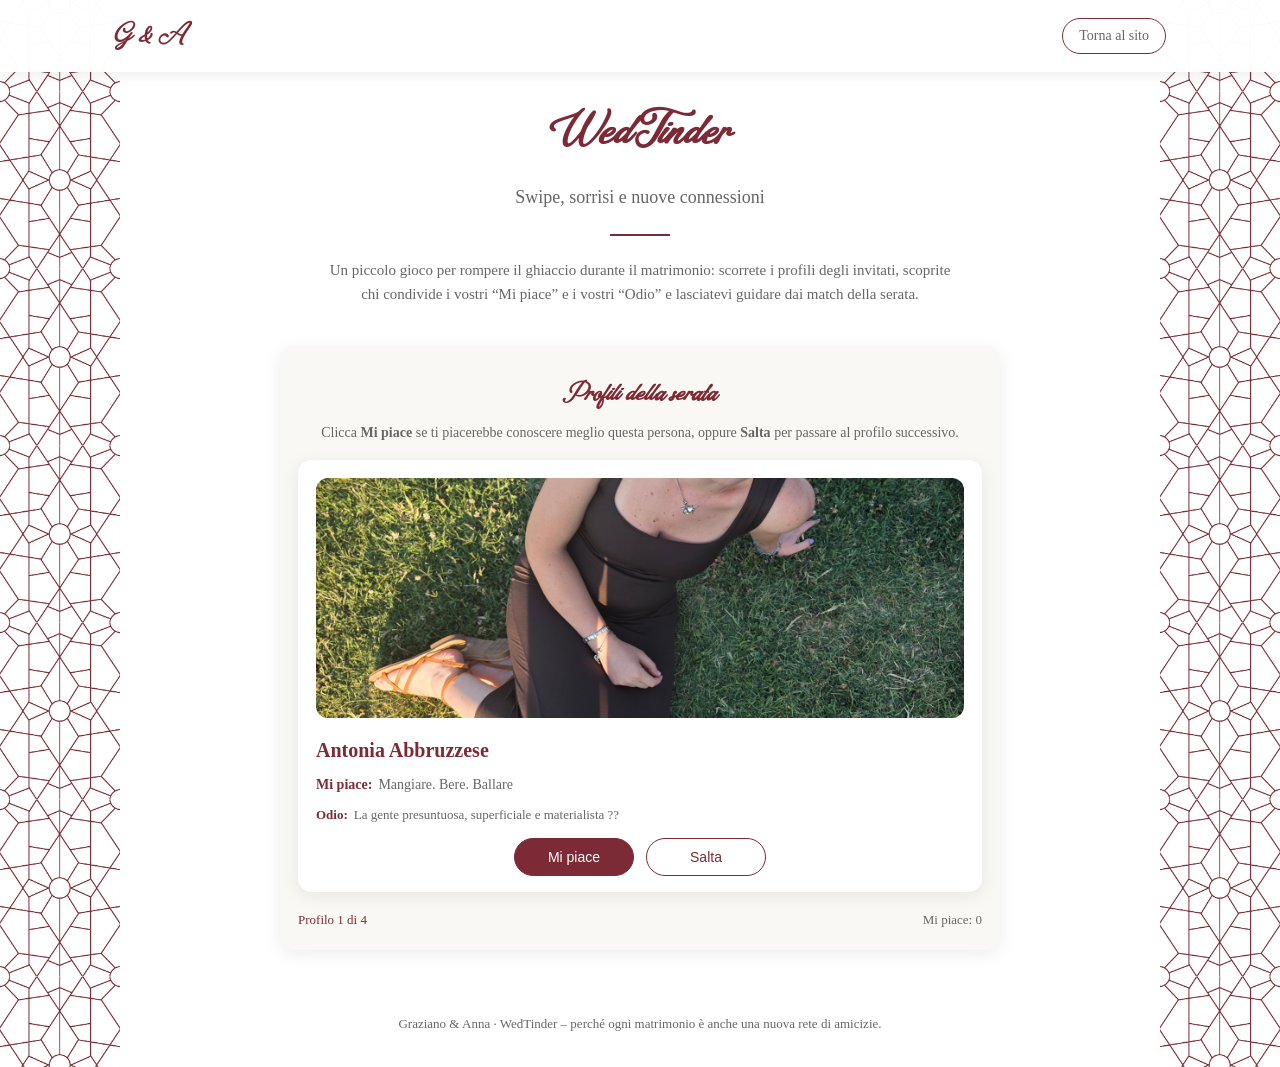
==== index.html @ 36c0f17d "Add files via upload" ====
<!DOCTYPE html>
<html lang="it">
<head>
    <meta charset="UTF-8">
    <meta name="viewport" content="width=device-width, initial-scale=1.0">
    <title>WedTinder – Graziano & Anna</title>
    <!-- Font coerenti con il sito principale -->
    <link href="https://fonts.googleapis.com/css2?family=Cormorant+Garamond:wght@300;400;500;600&family=Inter:wght@300;400;500;600&display=swap"
          rel="stylesheet">
    <!-- CSS centralizzato -->
    <link rel="stylesheet" href="style.css">
</head>
<body>
<!-- Navbar semplice -->
<nav class="nav-bar">
    <div class="nav-container">
        <!-- Adatta l'href al tuo sito principale -->
        <a href="index_2013.html#wedgames" class="nav-logo">G &amp; A</a>
        <a href="index_2013.html#wedgames" class="nav-link-main">Torna al sito</a>
    </div>
</nav>
<main>
    <!-- Hero WedTinder -->
    <section class="hero-wedtinder">
        <h1 class="hero-title">WedTinder</h1>
        <p class="hero-subtitle">Swipe, sorrisi e nuove connessioni</p>
        <div class="hero-divider"></div>
        <p class="hero-description">
            Un piccolo gioco per rompere il ghiaccio durante il matrimonio:
            scorrete i profili degli invitati, scoprite chi condivide i vostri
            “Mi piace” e i vostri “Odio” e lasciatevi guidare dai match della serata.
        </p>
    </section>
    <!-- Contenitore Gioco -->
    <section class="game-container">
        <div class="game-header">
            <h2 class="game-header-title">Profili della serata</h2>
            <p class="game-header-text">
                Clicca <strong>Mi piace</strong> se ti piacerebbe conoscere meglio questa persona,
                oppure <strong>Salta</strong> per passare al profilo successivo.
            </p>
        </div>
        <!-- Qui il JS inserirà le card -->
        <div id="profiles-container"></div>
        <!-- Barra di stato -->
        <div class="status-bar">
            <span class="status-counter" id="status-counter"></span>
            <span id="status-liked"></span>
        </div>
        <!-- Riepilogo finale -->
        <div class="summary-panel" id="summary-panel" style="display: none;">
            <p>
                Hai espresso un <span class="summary-highlight" id="summary-like-count"></span> “Mi piace” durante il gioco.
            </p>
            <p>Profili che ti hanno ispirato:</p>
            <ul class="summary-list" id="summary-list"></ul>
            <p style="margin-top: 10px;">
                Ora tocca a te: guarda in sala, trova questi volti
                e trasforma il match in un sorriso vero.
            </p>
        </div>
    </section>
</main>
<footer class="footer">
    Graziano &amp; Anna · WedTinder – perché ogni matrimonio è anche una nuova rete di amicizie.
</footer>
<script>
    // URL del JSON – se il file è nella stessa cartella di index.html:
    const WEDTINDER_JSON_URL = 'wedtinder_json.json';
    const container = document.getElementById('profiles-container');
    let cards = [];
    let currentIndex = 0;
    let likeCount = 0;
    const likedProfiles = [];
    const counterEl = document.getElementById('status-counter');
    const likedEl = document.getElementById('status-liked');
    const summaryPanel = document.getElementById('summary-panel');
    const summaryLikeCount = document.getElementById('summary-like-count');
    const summaryList = document.getElementById('summary-list');
    function renderProfiles(profiles) {
        container.innerHTML = '';
        profiles.forEach((p, index) => {
            const card = document.createElement('article');
            card.className = 'profile-card';
            // prima card attiva
            if (index === 0) {
                card.classList.add('active');
            }
            // niente più Data
            card.setAttribute('data-name', p.Nome || `Profilo ${index + 1}`);
            card.innerHTML = `
                <div class="profile-image-wrapper">
                    <img src="${p.Foto}" alt="Profilo ${p.Nome || ''}">
                </div>
                <div class="profile-header">
                    <span class="profile-name">${p.Nome || 'Ospite'}</span>
                </div>
                <p class="profile-description">
                    <span class="profile-label">Mi piace:</span>
                    <span class="profile-value">${p['Mi piace'] || '-'}</span>
                </p>
                <p class="profile-meta profile-meta-odio">
                    <span class="profile-label">Odio:</span>
                    <span class="profile-value">${p['Odio'] || '-'}</span>
                </p>
                <div class="actions">
                    <button class="btn-like">Mi piace</button>
                    <button class="btn-skip">Salta</button>
                </div>
            `;
            container.appendChild(card);
        });
        cards = Array.from(document.querySelectorAll('.profile-card'));
        currentIndex = 0;
        likeCount = 0;
        likedProfiles.length = 0;
        summaryPanel.style.display = 'none';
        bindCardEvents();
        updateStatus();
    }
    function updateStatus() {
        if (!counterEl || !likedEl) return;
        if (cards.length === 0) {
            counterEl.textContent = 'Nessun profilo disponibile';
            likedEl.textContent = '';
            return;
        }
        counterEl.textContent = `Profilo ${currentIndex + 1} di ${cards.length}`;
        likedEl.textContent = `Mi piace: ${likeCount}`;
    }
    function showCard(index) {
        cards.forEach((card, i) => {
            card.classList.toggle('active', i === index);
        });
        updateStatus();
    }
    function showSummary() {
        cards.forEach(card => card.classList.remove('active'));
        summaryLikeCount.textContent = likeCount;
        summaryList.innerHTML = '';
        likedProfiles.forEach(name => {
            const li = document.createElement('li');
            li.textContent = name;
            summaryList.appendChild(li);
        });
        summaryPanel.style.display = 'block';
        if (counterEl) counterEl.textContent = 'Fine gioco';
        if (likedEl) likedEl.textContent = '';
    }
    function handleAction(isLike) {
        if (currentIndex >= cards.length) return;
        const currentCard = cards[currentIndex];
        const profileName = currentCard.getAttribute('data-name') || 'Profilo ' + (currentIndex + 1);
        if (isLike) {
            likeCount++;
            likedProfiles.push(profileName);
        }
        currentIndex++;
        if (currentIndex < cards.length) {
            showCard(currentIndex);
        } else {
            showSummary();
        }
        // opzionale: salvataggio locale
        localStorage.setItem('wedtinder_likes', JSON.stringify(likedProfiles));
    }
    function bindCardEvents() {
        cards.forEach(card => {
            const likeBtn = card.querySelector('.btn-like');
            const skipBtn = card.querySelector('.btn-skip');
            if (!likeBtn || !skipBtn) return;
            likeBtn.addEventListener('click', () => handleAction(true));
            skipBtn.addEventListener('click', () => handleAction(false));
        });
    }
    // Caricamento JSON all’avvio
    fetch(WEDTINDER_JSON_URL)
        .then(res => {
            if (!res.ok) throw new Error('Errore nel caricamento del JSON WedTinder');
            return res.json();
        })
        .then(data => {
            renderProfiles(data);
        })
        .catch(err => {
            console.error(err);
            if (container) {
                container.innerHTML = '<p style="text-align:center; color:#666;">Impossibile caricare i profili. Riprova più tardi.</p>';
            }
        });
</script>
</body>
</html>
---- style.css ----
/* Protezione testo + niente parole spezzate */
* {
    margin: 0;
    padding: 0;
    box-sizing: border-box;
    word-wrap: break-word;
    overflow-wrap: break-word;
}
h1, h2, h3, h4, h5, h6, p, li, span, div, strong {
    hyphens: none;
    -webkit-hyphens: none;
    -moz-hyphens: none;
    word-break: normal;
}
:root {
    --color-primary: #7c2a36;
    --color-secondary: #f5e6d3;
    --color-accent: #7c2a36;
    --color-text: #2c2c2c;
    --color-text-light: #666;
    --color-white: #ffffff;
    --color-cream: #faf8f5;
    --card-shadow: 0 4px 18px rgba(0, 0, 0, 0.08);
}
/* Font personalizzato (se presente nel repo) */
@font-face {
    font-family: "FlorilaneCardillac";
    src: url("FlorilaneCardillac.ttf") format("truetype");
    font-weight: normal;
    font-style: normal;
    font-display: swap;
}
body {
    font-family: Georgia, "Times New Roman", Times, serif;
    color: var(--color-text);
    background-color: var(--color-white);
    line-height: 1.6;
    overflow-x: hidden;
    /* desktop: sfondo laterale in linea con il sito principale */
    background-image:
        url("side3.png"),
        url("side3.png");
    background-repeat: repeat-y, repeat-y;
    background-position: left center, right center;
    background-size: 120px auto, 120px auto;
}
/* Navbar */
.nav-bar {
    position: fixed;
    top: 0;
    left: 0;
    width: 100%;
    background: rgba(255, 255, 255, 0.98);
    box-shadow: 0 2px 15px rgba(0, 0, 0, 0.08);
    z-index: 1000;
    padding: 12px 0;
}
.nav-container {
    max-width: 1100px;
    margin: 0 auto;
    padding: 0 24px;
    display: flex;
    justify-content: space-between;
    align-items: center;
}
.nav-logo {
    font-family: "FlorilaneCardillac", "Cormorant Garamond", serif;
    font-size: 30px;
    font-weight: 600;
    color: var(--color-primary);
    text-decoration: none;
}
.nav-link-main {
    font-size: 14px;
    color: var(--color-text-light);
    text-decoration: none;
    border-radius: 999px;
    border: 1px solid var(--color-primary);
    padding: 6px 16px;
    transition: all 0.2s ease;
}
.nav-link-main:hover {
    background: var(--color-primary);
    color: var(--color-white);
}
/* Layout principale */
main {
    max-width: 1100px;
    margin: 0 auto;
    padding: 90px 24px 40px; /* 90px per compensare navbar fissa */
}
/* Hero WedTinder */
.hero-wedtinder {
    text-align: center;
    margin-bottom: 40px;
}
.hero-title {
    font-family: "FlorilaneCardillac", "Cormorant Garamond", serif;
    font-size: 52px;
    color: var(--color-primary);
    margin-bottom: 10px;
}
.hero-subtitle {
    font-size: 18px;
    color: var(--color-text-light);
    margin-bottom: 6px;
}
.hero-description {
    max-width: 640px;
    margin: 0 auto;
    font-size: 15px;
    color: var(--color-text-light);
}
.hero-divider {
    width: 60px;
    height: 2px;
    background: var(--color-accent);
    margin: 22px auto;
}
/* Area gioco */
.game-container {
    max-width: 720px;
    margin: 0 auto;
    background: var(--color-cream);
    border-radius: 14px;
    box-shadow: var(--card-shadow);
    padding: 24px 18px 20px;
}
.game-header {
    text-align: center;
    margin-bottom: 16px;
}
.game-header-title {
    font-family: "FlorilaneCardillac", "Cormorant Garamond", serif;
    font-size: 30px;
    color: var(--color-primary);
    margin-bottom: 4px;
}
.game-header-text {
    font-size: 14px;
    color: var(--color-text-light);
}
/* Card profilo */
.profile-card {
    background: var(--color-white);
    border-radius: 14px;
    box-shadow: var(--card-shadow);
    padding: 18px 18px 16px;
    margin-bottom: 18px;
    display: none; /* solo la card attiva si vede */
}
.profile-card.active {
    display: block;
}
.profile-image-wrapper {
    width: 100%;
    height: 240px;
    border-radius: 12px;
    overflow: hidden;
    margin-bottom: 16px;
}
.profile-image-wrapper img {
    width: 100%;
    height: 100%;
    object-fit: cover;
    display: block;
}
.profile-header {
    display: flex;
    justify-content: space-between;
    align-items: baseline;
    margin-bottom: 8px;
    gap: 8px;
}
.profile-name {
    font-size: 20px;
    font-weight: 600;
    color: var(--color-primary);
}
/* Testi Mi piace / Odio */
.profile-description {
    font-size: 14px;
    color: var(--color-text-light);
    margin-bottom: 8px;
    display: flex;
    gap: 6px;
    flex-wrap: wrap;
}
.profile-meta {
    font-size: 13px;
    color: var(--color-text-light);
    display: flex;
    gap: 6px;
    flex-wrap: wrap;
}
/* Label + valore allineati */
.profile-label {
    font-weight: 600;
    color: var(--color-primary);
}
.profile-value {
    font-weight: 400;
}
/* Odio: stesso stile, ma con accento cromatico dedicato */
.profile-meta-odio {
    color: var(--color-text-light);
}
.profile-meta-odio .profile-label {
    color: var(--color-accent); /* usa il colore che preferisci per Odio */
}
/* Bottoni Mi piace / Salta */
.actions {
    display: flex;
    justify-content: center;
    gap: 12px;
    margin-top: 12px;
}
.btn-like,
.btn-skip {
    min-width: 120px;
    padding: 10px 18px;
    border-radius: 999px;
    border: 1px solid var(--color-primary);
    background: var(--color-white);
    color: var(--color-primary);
    font-size: 14px;
    font-weight: 500;
    cursor: pointer;
    transition: all 0.2s ease;
}
.btn-like {
    background: var(--color-primary);
    color: var(--color-white);
}
.btn-like:hover {
    background: var(--color-accent);
    box-shadow: 0 4px 12px rgba(124, 42, 54, 0.35);
    transform: translateY(-1px);
}
.btn-skip:hover {
    background: var(--color-secondary);
    transform: translateY(-1px);
}
/* Barra di stato */
.status-bar {
    display: flex;
    justify-content: space-between;
    align-items: center;
    font-size: 13px;
    color: var(--color-text-light);
    margin-top: 8px;
}
.status-counter {
    font-weight: 500;
    color: var(--color-accent);
}
/* Riepilogo finale */
.summary-panel {
    text-align: center;
    margin-top: 20px;
    font-size: 14px;
    color: var(--color-text-light);
}
.summary-highlight {
    color: var(--color-primary);
    font-weight: 600;
}
.summary-list {
    list-style: none;
    margin-top: 10px;
}
.summary-list li {
    margin-bottom: 4px;
}
/* Footer */
.footer {
    text-align: center;
    padding: 24px 16px 32px;
    color: var(--color-text-light);
    font-size: 13px;
}
/* Mobile */
@media (max-width: 768px) {
    body {
        background: linear-gradient(135deg, rgba(255, 255, 255, 0.75), rgba(255, 255, 255, 0.75)),
                    url("back4.jpg");
        background-repeat: repeat;
        background-position: center top;
        background-attachment: fixed;
        background-size: 100% auto;
    }
    main {
        padding: 80px 16px 28px;
        max-width: 100%;
    }
    .hero-title {
        font-size: 40px;
    }
    .hero-subtitle {
        font-size: 16px;
    }
    .game-container {
        padding: 20px 14px 18px;
    }
    .profile-image-wrapper {
        height: 200px;
    }
    .nav-container {
        padding: 0 16px;
    }
    .nav-logo {
        font-size: 26px;
    }
}
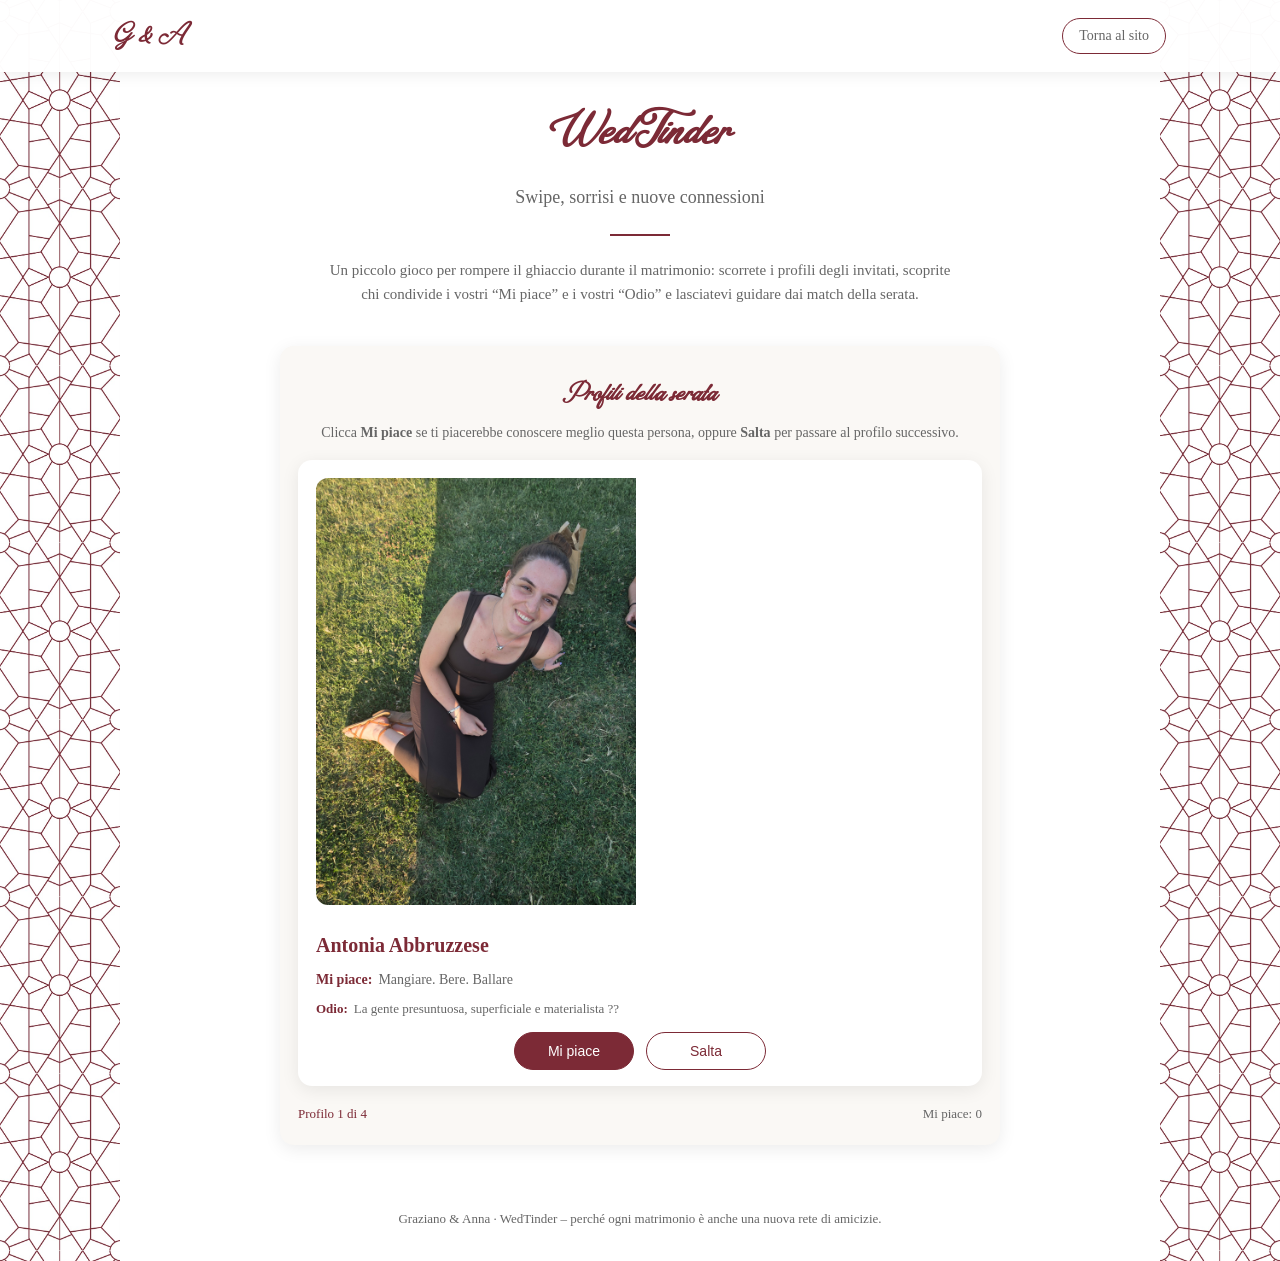
==== commit 3f681013: "Add files via upload" ====
--- a/index.html
+++ b/index.html
@@ -12,11 +12,11 @@
 </head>
 <body>
 <!-- Navbar semplice -->
-<nav class="nav-bar">
+ <nav class="nav-bar">
     <div class="nav-container">
-        <!-- Adatta l'href al tuo sito principale -->
-        <a href="index_2013.html#wedgames" class="nav-logo">G &amp; A</a>
-        <a href="index_2013.html#wedgames" class="nav-link-main">Torna al sito</a>
+        <!-- Link al sito principale -->
+        <a href="index.html#wedgames" class="nav-logo">G &amp; A</a>
+        <a href="index.html#wedgames" class="nav-link-main">Torna al sito</a>
     </div>
 </nav>
 <main>
--- a/style.css
+++ b/style.css
@@ -154,16 +154,18 @@
 }
 .profile-image-wrapper {
     width: 100%;
-    height: 240px;
+    /* niente height fissa: lascia che sia l'immagine a decidere */
     border-radius: 12px;
     overflow: hidden;
     margin-bottom: 16px;
+    display: inline-block; /* il box si adatta all'immagine */
 }
 .profile-image-wrapper img {
+    display: block;
+    max-width: 320px;  /* limite opzionale */
     width: 100%;
-    height: 100%;
-    object-fit: cover;
-    display: block;
+    height: auto;
+    object-fit: contain;
 }
 .profile-header {
     display: flex;
@@ -302,9 +304,6 @@
     .game-container {
         padding: 20px 14px 18px;
     }
-    .profile-image-wrapper {
-        height: 200px;
-    }
     .nav-container {
         padding: 0 16px;
     }
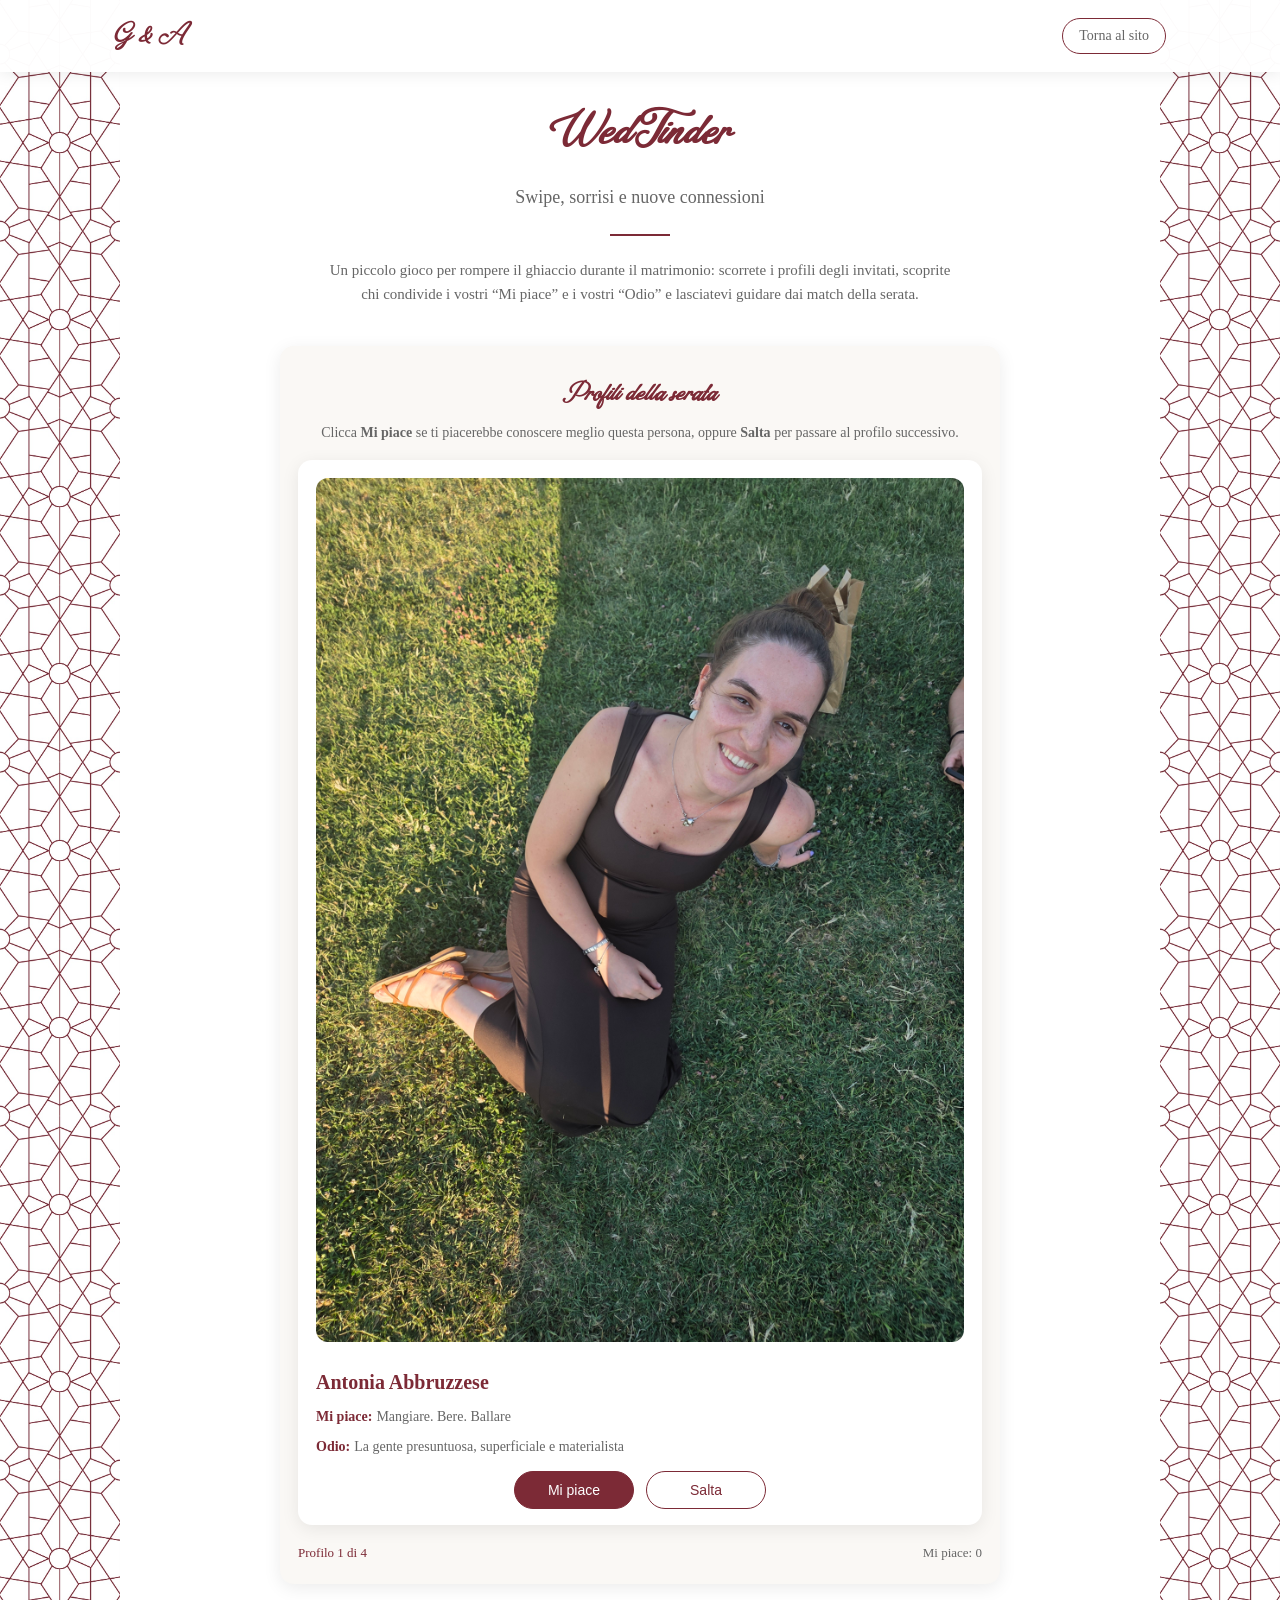
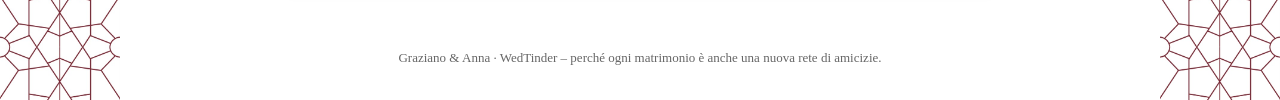
==== commit 2aa189ac: "Add files via upload" ====
--- a/index.html
+++ b/index.html
@@ -12,7 +12,7 @@
 </head>
 <body>
 <!-- Navbar semplice -->
- <nav class="nav-bar">
+<nav class="nav-bar">
     <div class="nav-container">
         <!-- Link al sito principale -->
         <a href="index.html#wedgames" class="nav-logo">G &amp; A</a>
@@ -58,6 +58,10 @@
                 Ora tocca a te: guarda in sala, trova questi volti
                 e trasforma il match in un sorriso vero.
             </p>
+            <!-- Bottone neutro per ricominciare -->
+            <button id="restart-button" class="btn-restart">
+                Scorri i profili
+            </button>
         </div>
     </section>
 </main>
@@ -77,16 +81,18 @@
     const summaryPanel = document.getElementById('summary-panel');
     const summaryLikeCount = document.getElementById('summary-like-count');
     const summaryList = document.getElementById('summary-list');
+    const restartButton = document.getElementById('restart-button');
+    // cache del JSON per restart rapido
+    let cachedProfiles = null;
     function renderProfiles(profiles) {
         container.innerHTML = '';
         profiles.forEach((p, index) => {
             const card = document.createElement('article');
             card.className = 'profile-card';
-            // prima card attiva
             if (index === 0) {
                 card.classList.add('active');
             }
-            // niente più Data
+            // niente Data
             card.setAttribute('data-name', p.Nome || `Profilo ${index + 1}`);
             card.innerHTML = `
                 <div class="profile-image-wrapper">
@@ -173,6 +179,31 @@
             skipBtn.addEventListener('click', () => handleAction(false));
         });
     }
+    // Restart: ricomincia dal primo profilo
+    function restartGame() {
+        if (!cachedProfiles) {
+            fetch(WEDTINDER_JSON_URL)
+                .then(res => {
+                    if (!res.ok) throw new Error('Errore nel caricamento del JSON WedTinder');
+                    return res.json();
+                })
+                .then(data => {
+                    cachedProfiles = data;
+                    renderProfiles(cachedProfiles);
+                })
+                .catch(err => {
+                    console.error(err);
+                    if (container) {
+                        container.innerHTML = '<p style="text-align:center; color:#666;">Impossibile caricare i profili. Riprova più tardi.</p>';
+                    }
+                });
+        } else {
+            renderProfiles(cachedProfiles);
+        }
+    }
+    if (restartButton) {
+        restartButton.addEventListener('click', restartGame);
+    }
     // Caricamento JSON all’avvio
     fetch(WEDTINDER_JSON_URL)
         .then(res => {
@@ -180,6 +211,7 @@
             return res.json();
         })
         .then(data => {
+            cachedProfiles = data;
             renderProfiles(data);
         })
         .catch(err => {
--- a/style.css
+++ b/style.css
@@ -152,21 +152,22 @@
 .profile-card.active {
     display: block;
 }
+/* BOX IMMAGINE – si adatta alla foto, nessun taglio */
 .profile-image-wrapper {
     width: 100%;
-    /* niente height fissa: lascia che sia l'immagine a decidere */
     border-radius: 12px;
     overflow: hidden;
     margin-bottom: 16px;
-    display: inline-block; /* il box si adatta all'immagine */
-}
+    display: inline-block; /* il box segue le dimensioni dell'immagine */
+}
+/* IMMAGINE – mantiene proporzioni, niente crop */
 .profile-image-wrapper img {
     display: block;
-    max-width: 320px;  /* limite opzionale */
     width: 100%;
     height: auto;
     object-fit: contain;
 }
+/* Header nome profilo */
 .profile-header {
     display: flex;
     justify-content: space-between;
@@ -179,36 +180,28 @@
     font-weight: 600;
     color: var(--color-primary);
 }
-/* Testi Mi piace / Odio */
-.profile-description {
-    font-size: 14px;
-    color: var(--color-text-light);
+/* Testi Mi piace / Odio – stesso stile, label + valore sulla stessa riga */
+.profile-description,
+.profile-meta {
+    font-size: 14px;               /* stessa dimensione per entrambi */
+    color: var(--color-text-light); /* stesso colore */
     margin-bottom: 8px;
     display: flex;
-    gap: 6px;
     flex-wrap: wrap;
-}
-.profile-meta {
-    font-size: 13px;
-    color: var(--color-text-light);
-    display: flex;
-    gap: 6px;
-    flex-wrap: wrap;
-}
-/* Label + valore allineati */
+    column-gap: 4px;
+}
+/* Label + valore allineati e coerenti */
 .profile-label {
     font-weight: 600;
     color: var(--color-primary);
 }
 .profile-value {
     font-weight: 400;
-}
-/* Odio: stesso stile, ma con accento cromatico dedicato */
-.profile-meta-odio {
-    color: var(--color-text-light);
-}
+    color: var(--color-text-light);
+}
+/* Odio: stessi font e dimensioni; puoi mantenere un lieve accento sul label se vuoi */
 .profile-meta-odio .profile-label {
-    color: var(--color-accent); /* usa il colore che preferisci per Odio */
+    color: var(--color-accent);
 }
 /* Bottoni Mi piace / Salta */
 .actions {
@@ -242,6 +235,23 @@
 .btn-skip:hover {
     background: var(--color-secondary);
     transform: translateY(-1px);
+}
+/* Bottone neutro "Scorri i profili" */
+.btn-restart {
+    margin-top: 14px;
+    padding: 9px 18px;
+    border-radius: 999px;
+    border: 1px solid var(--color-text-light);
+    background: var(--color-white);
+    color: var(--color-text-light);
+    font-size: 14px;
+    font-weight: 400;
+    cursor: pointer;
+    transition: all 0.2s ease;
+}
+.btn-restart:hover {
+    background: var(--color-secondary);
+    color: var(--color-primary);
 }
 /* Barra di stato */
 .status-bar {
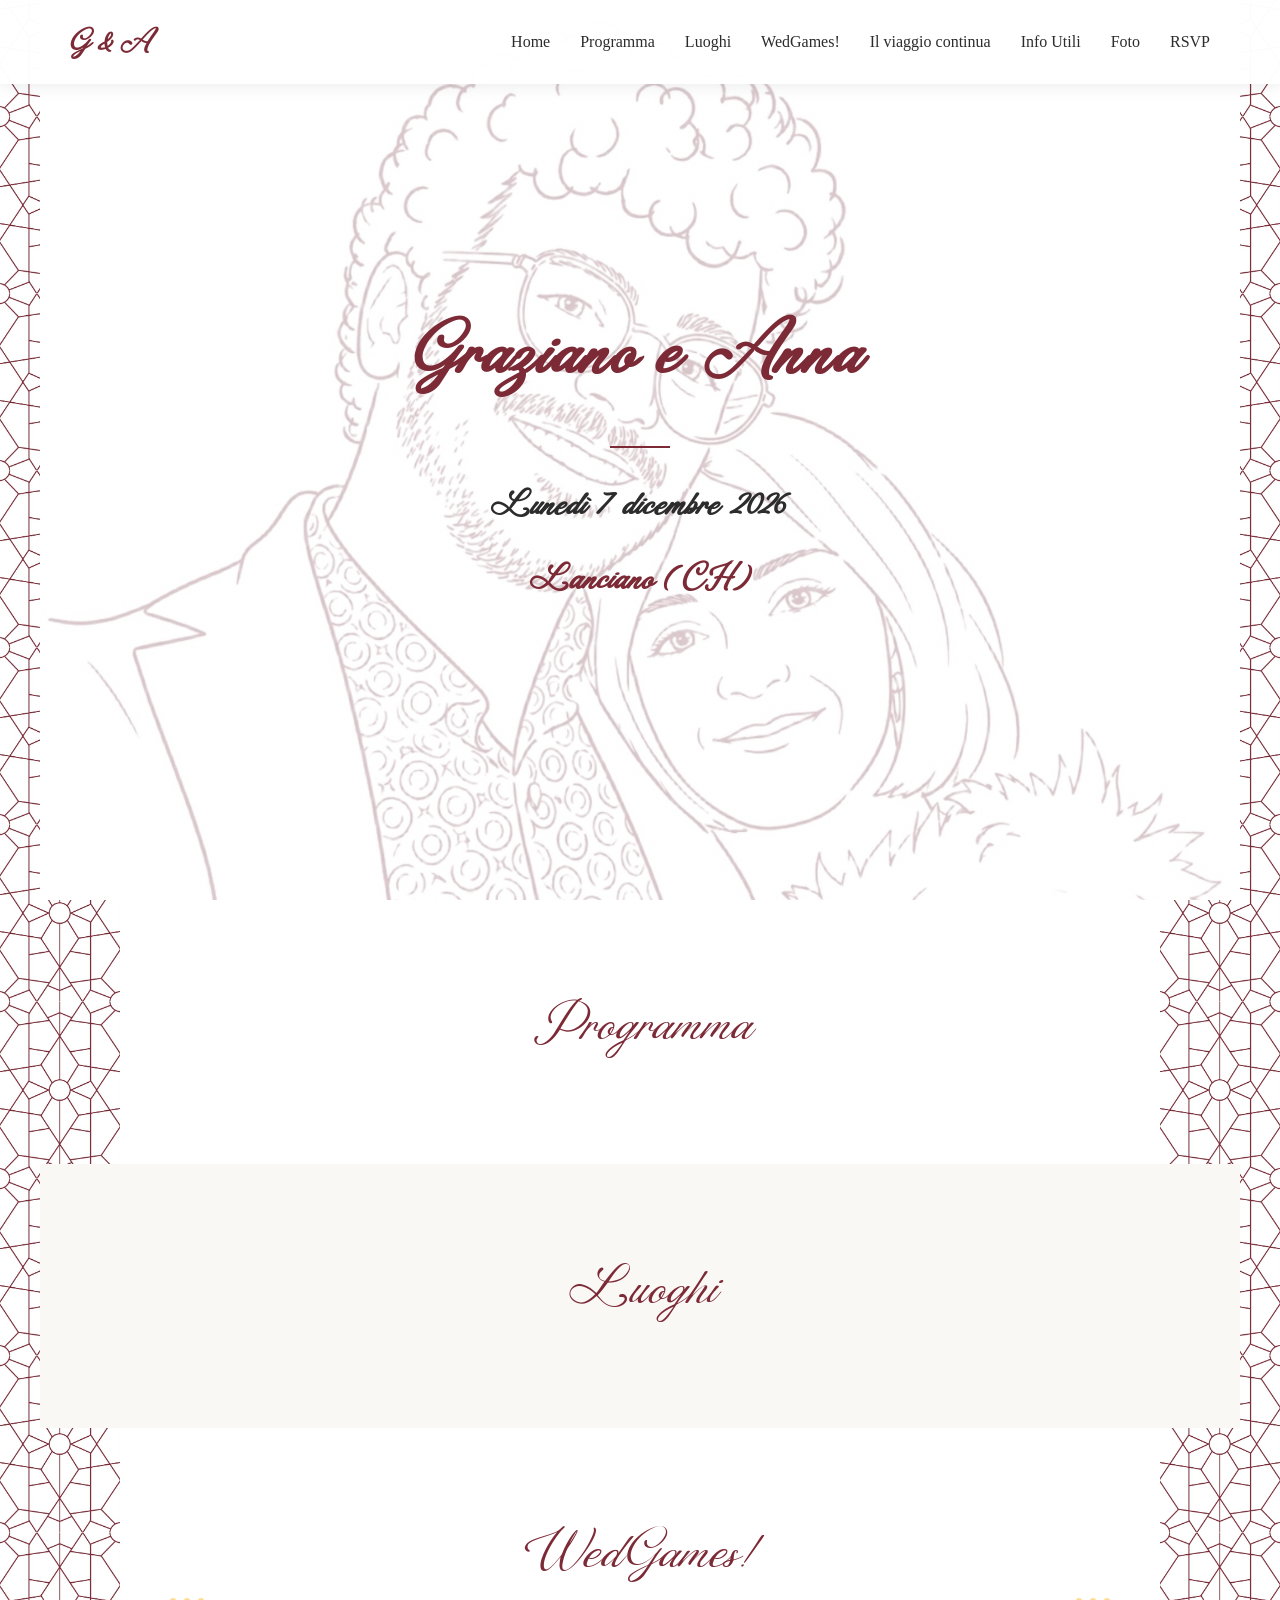
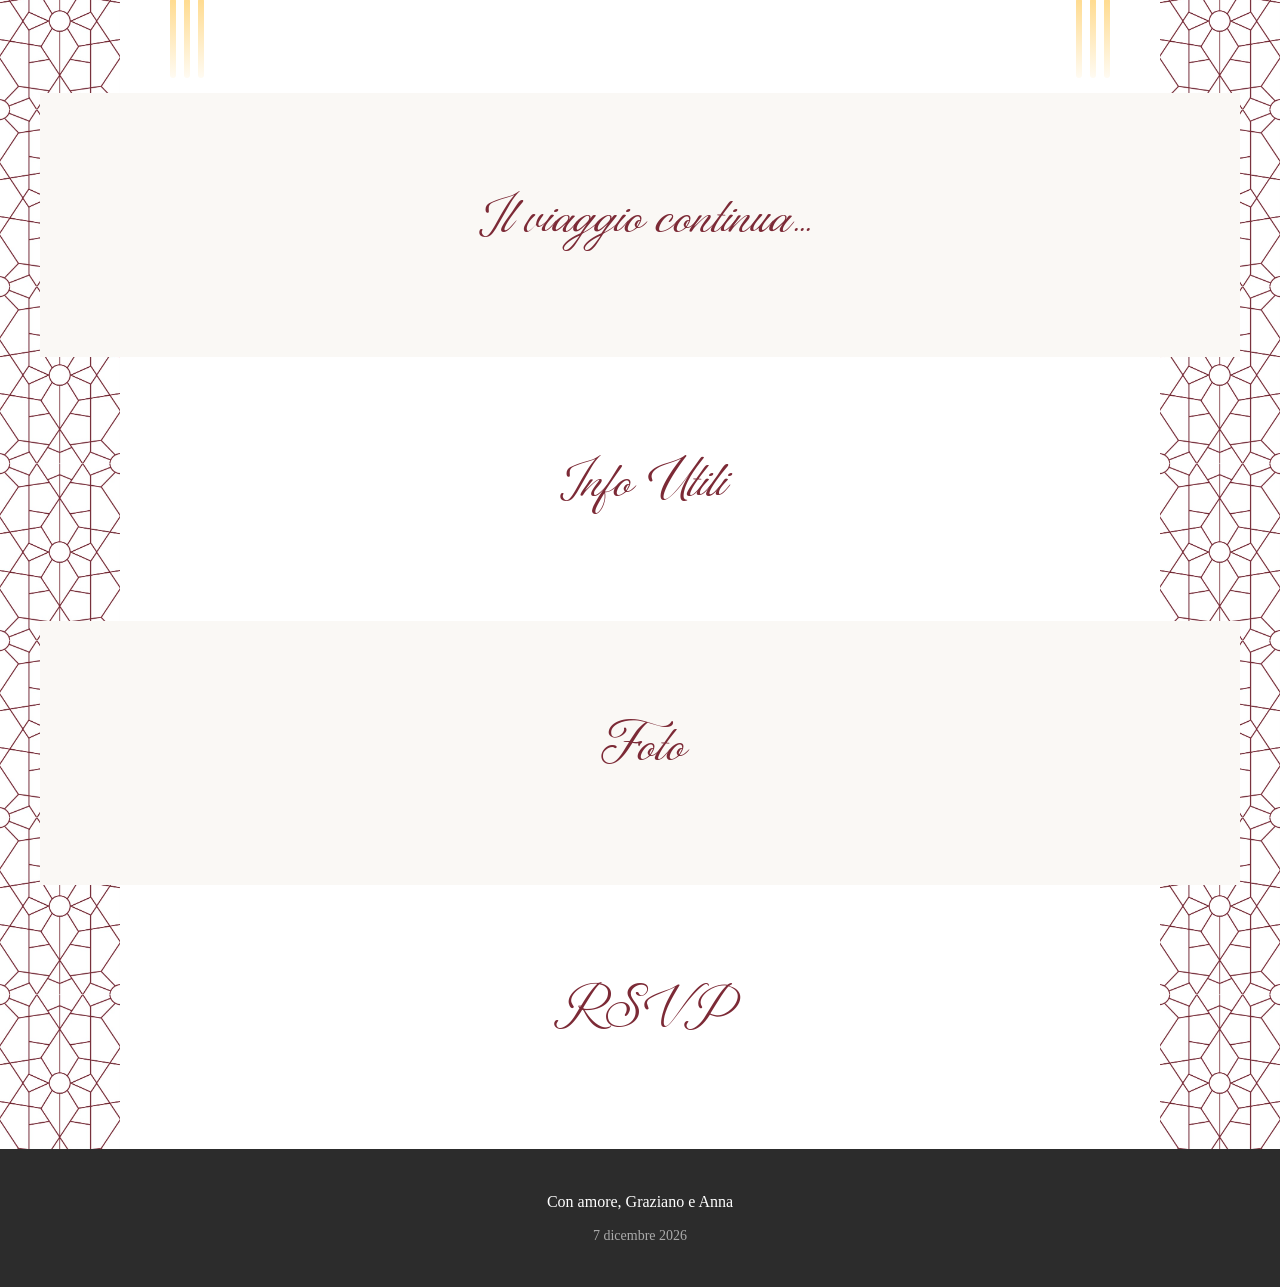
==== commit 1f62fab3: "Add files via upload" ====
--- a/index.html
+++ b/index.html
@@ -3,223 +3,316 @@
 <head>
     <meta charset="UTF-8">
     <meta name="viewport" content="width=device-width, initial-scale=1.0">
-    <title>WedTinder – Graziano & Anna</title>
-    <!-- Font coerenti con il sito principale -->
-    <link href="https://fonts.googleapis.com/css2?family=Cormorant+Garamond:wght@300;400;500;600&family=Inter:wght@300;400;500;600&display=swap"
-          rel="stylesheet">
-    <!-- CSS centralizzato -->
+    <title>Graziano e Anna - Ci Sposiamo!</title>
+    <link href="https://fonts.googleapis.com/css2?family=Cormorant+Garamond:wght@300;400;500;600&family=Inter:wght@300;400;500;600&display=swap" rel="stylesheet">
     <link rel="stylesheet" href="style.css">
 </head>
 <body>
-<!-- Navbar semplice -->
 <nav class="nav-bar">
     <div class="nav-container">
-        <!-- Link al sito principale -->
-        <a href="index.html#wedgames" class="nav-logo">G &amp; A</a>
-        <a href="index.html#wedgames" class="nav-link-main">Torna al sito</a>
+        <a href="#home" class="nav-logo">G &amp; A</a>
+        <button class="nav-toggle" aria-label="Apri menù">
+            <span class="nav-toggle-line"></span>
+            <span class="nav-toggle-line"></span>
+            <span class="nav-toggle-line"></span>
+        </button>
+        <ul class="nav-menu">
+            <li><a href="#home">Home</a></li>
+            <li><a href="#programma">Programma</a></li>
+            <li><a href="#luoghi">Luoghi</a></li>
+            <li><a href="#wedgames">WedGames!</a></li>
+            <li><a href="#storia">Il viaggio continua</a></li>
+            <li><a href="#info-utili">Info Utili</a></li>
+            <li><a href="#foto">Foto</a></li>
+            <li><a href="#rsvp">RSVP</a></li>
+        </ul>
     </div>
 </nav>
-<main>
-    <!-- Hero WedTinder -->
-    <section class="hero-wedtinder">
-        <h1 class="hero-title">WedTinder</h1>
-        <p class="hero-subtitle">Swipe, sorrisi e nuove connessioni</p>
+<section id="home" class="hero">
+    <div class="hero-content">
+        <h1 class="hero-title">Graziano e Anna</h1>
         <div class="hero-divider"></div>
-        <p class="hero-description">
-            Un piccolo gioco per rompere il ghiaccio durante il matrimonio:
-            scorrete i profili degli invitati, scoprite chi condivide i vostri
-            “Mi piace” e i vostri “Odio” e lasciatevi guidare dai match della serata.
-        </p>
-    </section>
-    <!-- Contenitore Gioco -->
-    <section class="game-container">
-        <div class="game-header">
-            <h2 class="game-header-title">Profili della serata</h2>
-            <p class="game-header-text">
-                Clicca <strong>Mi piace</strong> se ti piacerebbe conoscere meglio questa persona,
-                oppure <strong>Salta</strong> per passare al profilo successivo.
-            </p>
-        </div>
-        <!-- Qui il JS inserirà le card -->
-        <div id="profiles-container"></div>
-        <!-- Barra di stato -->
-        <div class="status-bar">
-            <span class="status-counter" id="status-counter"></span>
-            <span id="status-liked"></span>
-        </div>
-        <!-- Riepilogo finale -->
-        <div class="summary-panel" id="summary-panel" style="display: none;">
-            <p>
-                Hai espresso un <span class="summary-highlight" id="summary-like-count"></span> “Mi piace” durante il gioco.
-            </p>
-            <p>Profili che ti hanno ispirato:</p>
-            <ul class="summary-list" id="summary-list"></ul>
-            <p style="margin-top: 10px;">
-                Ora tocca a te: guarda in sala, trova questi volti
-                e trasforma il match in un sorriso vero.
-            </p>
-            <!-- Bottone neutro per ricominciare -->
-            <button id="restart-button" class="btn-restart">
-                Scorri i profili
-            </button>
-        </div>
-    </section>
-</main>
+        <p class="hero-date">Lunedì 7 dicembre 2026</p>
+        <p class="hero-location">Lanciano (CH)</p>
+    </div>
+</section>
+<section id="programma" class="bg-section">
+    <div class="bg-section-inner">
+        <div class="bg-section-box">
+            <details class="section-details">
+                <summary class="section-summary">Programma</summary>
+                <p class="section-intro bg-section-intro">Un giorno speciale che vogliamo condividere con voi. Ecco il programma degli eventi!</p>
+                <div class="timeline">
+                    <div class="timeline-item">
+                        <div class="timeline-time">06/12 - h18:30</div>
+                        <div class="timeline-dot"></div>
+                        <div class="timeline-content">
+                            <h3>Serenata</h3>
+                            <p>Ci ritroviamo la sera prima della cerimonia presso la Casa della Sposa per la classica serenata pre-matrimonio. A seguire un piccolo aperitivo preparato dalla Marisa.</p>
+                            <br>
+                            <p>📍 <a href="#luogo-serenata" class="program-location-link">Casa della Sposa</a></p>
+                        </div>
+                    </div>
+                    <div class="timeline-item">
+                        <div class="timeline-time">7/12 - h11:00</div>
+                        <div class="timeline-dot"></div>
+                        <div class="timeline-content">
+                            <h3>Cerimonia Religiosa</h3>
+                            <p>La Cerimonia avrà luogo nella barocca e sontuosa Cattedrale di Lanciano. Per godere al meglio della cerimonia e dell'arrivo della sposa consigliamo di arrivare con 15/20 min di anticipo. Mi raccomando, Padre Milton non ama i ritardatari!</p>
+                            <br>
+                            <p>📍 <a href="#luogo-cerimonia" class="program-location-link">Cattedrale Madonna del Ponte</a></p>
+                        </div>
+                    </div>
+                    <div class="timeline-item">
+                        <div class="timeline-time">7/12 - h13:00</div>
+                        <div class="timeline-dot"></div>
+                        <div class="timeline-content">
+                            <h3>Pranzo e Festeggiamenti</h3>
+                            <p>La festa proseguirà con parenti e amici in una location "Country Chic", sobria ed elegante immersa nel verde delle colline teatine. Sorrisi, allegria, musica e tanto divertimento fino a notte fonda!</p>
+                            <br>
+                            <p>📍 <a href="#luogo-ricevimento" class="program-location-link">La Chiave Bianca</a></p>
+                        </div>
+                    </div>
+                </div>
+            </details>
+        </div>
+    </div>
+</section>
+<section id="luoghi" class="section-alt bg-section">
+    <div class="bg-section-inner">
+        <div class="bg-section-box-alt">
+            <details class="section-details">
+                <summary class="section-summary">Luoghi</summary>
+                <p class="section-intro bg-section-intro">I luoghi che ospiteranno la nostra celebrazione nel cuore dell’Abruzzo.</p>
+                <div class="venue-grid">
+                    <div class="venue-card" id="luogo-serenata">
+                        <img src="img/casasposa2.jpg" alt="Casa della Sposa" class="venue-image">
+                        <p class="venue-name">Casa della Sposa</p>
+                        <p class="venue-address">Via Panoramica, 62<br>Lanciano (CH)</p>
+                        <a href="https://www.google.com/maps/place/Via+Panoramica,+62,+66034+Lanciano+CH" target="_blank" class="venue-link">Google Maps</a>
+                    </div>
+                    <div class="venue-card" id="luogo-cerimonia">
+                        <img src="img/cattedrale.jpg" alt="Cattedrale Madonna del Ponte" class="venue-image">
+                        <p class="venue-name">Cattedrale Madonna del Ponte</p>
+                        <p class="venue-address">Piazza del Plebiscito, 1<br>Lanciano (CH)</p>
+                        <a href="https://maps.app.goo.gl/CgDszhp74ZagfSJb7" target="_blank" class="venue-link">Google Maps</a>
+                    </div>
+                    <div class="venue-card" id="luogo-ricevimento">
+                        <img src="img/chiavebianca.jpg" alt="La Chiave Bianca" class="venue-image">
+                        <p class="venue-name">La Chiave Bianca</p>
+                        <p class="venue-address">Contrada Cerreto, s.n.c.<br>Miglianico (CH)</p>
+                        <a href="https://maps.app.goo.gl/NipHFW3FoUbMkX2D9" target="_blank" class="venue-link">Google Maps</a>
+                    </div>
+                </div>
+            </details>
+        </div>
+    </div>
+</section>
+<section id="wedgames" class="bg-section wedgames-section">
+    <div class="bg-section-inner wedgames-inner">
+        <div class="confetti confetti-1"></div>
+        <div class="confetti confetti-2"></div>
+        <div class="confetti confetti-3"></div>
+        <div class="fountain fountain-left"><span></span><span></span><span></span></div>
+        <div class="fountain fountain-right"><span></span><span></span><span></span></div>
+        <div class="bg-section-box wedgames-box">
+            <details class="section-details">
+                <summary class="section-summary">WedGames!</summary>
+                <p class="section-intro bg-section-intro">Una piccola sorpresa per voi: giochi e sfide leggere per divertirci durante il matrimonio. Pronti a giocare?</p>
+                <a href="wedgames.html" class="wedgames-btn">Vai ai WedGames!</a>
+            </details>
+        </div>
+    </div>
+</section>
+<section id="storia" class="section-alt bg-section">
+    <div class="bg-section-inner">
+        <div class="bg-section-box-alt-t">
+            <details class="section-details">
+                <summary class="section-summary">Il viaggio continua...</summary>
+                <div class="story-image-top"><img src="img/japan.jpg" alt="Giappone"></div>
+                <div class="story-content">
+                    <div class="story-column">
+                        <p>Fin dal primo momento in cui le nostre vite si sono incrociate abbiamo capito di avere due motori trainanti nella nostra relazione: il cibo e i viaggi. Abbiamo viaggiato in lungo e in largo alla scoperta di luoghi, culture, tradizioni, popoli e sapori autentici e che ci facessero sentire, ovunque, a casa.</p>
+                        <p>Quando non ci è stato possibile scoprire nuovi posti di persona abbiamo fatto di tutto per avvicinare a noi queste culture, cibi e tradizioni. Abbiamo acquisato utensili, frequantato corsi di cucina e di arte, letto libri sulla loro filosofia e sulla loro cucina, ci siamo seduti nei loro ristoranti ed esplorato mostre di cui Milano ne è piena.</p>
+                    </div>
+                    <div class="story-column">
+                        <p>Se non si fosse capito cerchiamo di essere più espliciti: abbiamo acquistato bacchette, vaporiere e bonsai, imparato a fare il sushi (e quanto ne abbiamo mangiato!), letto libri sull'ikigai, ascoltato storie di imperatori, samurai e geishe.</p>
+                        <p>E quale migliore occasione, se non il viaggio di nozze, per coronare questo sogno e approdare finalmente in Giappone per immergergi nella loro cultura? Qualora voleste contribuire per aiutarci a realizzare questo nostro desiderio, trovate qui sotto le indicazioni:<br><br>G Olivieri &amp; A Acconcia
+                        <div class="copy-block">
+                            <span class="copy-text" data-copy="IT95X0366901600045725350673">IT95X0366901600045725350673</span>
+                            <span class="copy-check" aria-hidden="true">✅</span>
+                        </div>
+                        </p>
+                    </div>
+                </div>
+            </details>
+        </div>
+    </div>
+</section>
+<section id="info-utili" class="bg-section">
+    <div class="bg-section-inner">
+        <div class="bg-section-box">
+            <details class="section-details">
+                <summary class="section-summary">Info Utili</summary>
+                <p class="section-intro bg-section-intro">Abbiamo raccolto alcune informazioni pratiche per aiutarvi ad organizzare al meglio il vostro weekend con noi.</p>
+                <div class="info-subsections">
+                    <details class="info-subsection">
+                        <summary class="info-subsection-title">Come Arrivare</summary>
+                        <div class="info-subsection-content">
+                            <p>La zona del matrimonio è facilmente raggiungibile in auto, treno e aereo. Qui alcune indicazioni pratiche per organizzare il viaggio.</p>
+                            <ul class="info-list">
+                                <li><strong>In auto:</strong> uscite autostradali consigliata (A14 "Pescara Sud – Francavilla" per Miglianico o "Lanciano") e poi seguire le indicazioni per Miglianico o Lanciano.</li>
+                                <li><strong>In treno:</strong> stazioni utili: Pescara Centrale o Lanciano, da cui consigliamo poi di spostarsi con un auto a noleggio.</li>
+                                <li><strong>In aereo:</strong> aeroporto d’Abruzzo (Pescara), per poi proseguire con auto a noleggio.</li>
+                            </ul>
+                            <p>Se vi serve una mano a coordinare gli arrivi o a organizzare eventuali passaggi, scriveteci e proveremo ad aiutarvi.</p>
+                        </div>
+                    </details>
+                    <details class="info-subsection">
+                        <summary class="info-subsection-title">Alloggi</summary>
+                        <div class="info-subsection-content">
+                            <p class="info-subsection-intro">Abbiamo selezionato alcune strutture comode vicino alla location della festa. In fase di prenotazione precisate che siete invitati del matrimonio di "Graziano e Anna". In alternativa consigliamo di rivolgersi alle diverse strutture presenti sul territorio di Lanciano o della costa.</p>
+                            <div class="info-grid">
+                                <div class="info-card">
+                                    <h3>B&B Il Ciliegio</h3>
+                                    <p>Piccolo B&amp;B in collina, immerso nel verde di Contrada Cerreto.</p>
+                                    <p class="info-distance">📍 Contrada Cerreto, Miglianico (CH)</p>
+                                    <a href="https://www.google.com/maps/place/B%26B+Il+Ciliegio/@42.3760488,14.2950225,17z/data=!3m1!4b1!4m11!3m10!1s0x133107d62280e253:0x2be5c177ea41ad13!5m4!1s2026-12-06!2i2!4m1!1i2!8m2!3d42.3760489!4d14.2998934!16s%2Fg%2F11w95zrjl6?entry=ttu&g_ep=EgoyMDI2MDYwNy4wIKXMDSoASAFQAw%3D%3D" target="_blank" class="info-btn">Google Maps</a>
+                                </div>
+                                <div class="info-card">
+                                    <h3>B&B Fiori di Campo</h3>
+                                    <p>Bed &amp; breakfast familiare tra i vigneti, in zona Santo Stefano.</p>
+                                    <p class="info-distance">📍 C.da / Via Santo Stefano, Ripa Teatina (CH)</p>
+                                    <a href="https://www.fioridicampobb.it/" target="_blank" class="info-btn">Sito web</a>
+                                    <a href="https://www.google.com/maps/place/Fiori+Di+Campo+b%26b/@42.3607215,14.2528829,17z/data=!3m1!4b1!4m11!3m10!1s0x1331aa26e35c00c5:0x86690787c2cc6b1c!5m4!1s2026-12-06!2i2!4m1!1i2!8m2!3d42.3607215!4d14.2554578!16s%2Fg%2F11b73mt1m4?entry=ttu&g_ep=EgoyMDI2MDYwNy4wIKXMDSoASAFQAw%3D%3D" target="_blank" class="info-btn">Google Maps</a>
+                                </div>
+                                <div class="info-card">
+                                    <h3>Agriturismo La Capezzagna</h3>
+                                    <p>Agriturismo in campagna con vista sulle colline teatine.</p>
+                                    <p class="info-distance">📍 Ripa Teatina (CH)</p>
+                                    <a href="https://www.lacapezzagna.com/" target="_blank" class="info-btn">Sito web</a>
+                                    <a href="https://www.google.com/maps/place/Agriturismo+La+Capezzagna/@42.35452,14.2590168,17z/data=!4m11!3m10!1s0x1331ab97348fb1e9:0x60b2f8ea7bde449e!5m4!1s2026-12-06!2i2!4m1!1i2!8m2!3d42.35452!4d14.2615917!16s%2Fg%2F1tfn4wf9?entry=ttu&g_ep=EgoyMDI2MDYwNy4wIKXMDSoASAFQAw%3D%3D" target="_blank" class="info-btn">Google Maps</a>
+                                </div>
+                                <div class="info-card">
+                                    <h3>B&B RipaMè</h3>
+                                    <p>B&amp;B raccolto nel centro di Ripa Teatina, comodo per gli spostamenti.</p>
+                                    <p class="info-distance">📍 Ripa Teatina (CH)</p>
+                                    <a href="https://ripame.it/" target="_blank" class="info-btn">Sito web</a>
+                                    <a href="https://www.google.com/maps/place/RipaM%C3%A8+B%26B/@42.3557262,14.2506751,17z/data=!4m11!3m10!1s0x1331abaa27624905:0xa2074476d08b253e!5m4!1s2026-12-06!2i2!4m1!1i2!8m2!3d42.3557262!4d14.25325!16s%2Fg%2F11vbf40rmd?entry=ttu&g_ep=EgoyMDI2MDYwNy4wIKXMDSoASAFQAw%3D%3D" target="_blank" class="info-btn">Google Maps</a>
+                                </div>
+                                <div class="info-card">
+                                    <h3>Tenuta Ornella</h3>
+                                    <p>Tenuta tra ulivi e vigneti, ideale per soggiorni in gruppo.</p>
+                                    <p class="info-distance">📍 Ripa Teatina (CH)</p>
+                                    <a href="https://www.google.com/maps/place/Tenuta+Ornella/@42.3683449,14.2609705,17z/data=!4m11!3m10!1s0x1331a90017a024e5:0xcc04d6264f816554!5m4!1s2026-12-06!2i2!4m1!1i2!8m2!3d42.3683449!4d14.2635454!16s%2Fg%2F11w7g7zrr3?entry=ttu&g_ep=EgoyMDI2MDYwNy4wIKXMDSoASAFQAw%3D%3D" target="_blank" class="info-btn">Google Maps</a>
+                                </div>
+                                <div class="info-card">
+                                    <h3>Hotel La Chiave dei Trabocchi</h3>
+                                    <p>Struttura moderna sulla Costa dei Trabocchi, con splendida vista mare e servizi completi.</p>
+                                    <p class="info-distance">📍 Zona Costa dei Trabocchi</p>
+                                    <a href="https://www.lachiavedeitrabocchi.it/" target="_blank" class="info-btn">Sito web</a>
+                                    <a href="https://www.google.com/maps/search/Hotel+La+Chiave+dei+Trabocchi" target="_blank" class="info-btn">Google Maps</a>
+                                </div>
+                                <div class="info-card">
+                                    <h3>Hotel L'altra Chiave</h3>
+                                    <p>Hotel di nuova concezione nei pressi di Lanciano, comodo punto di appoggio per la cerimonia e il ricevimento.</p>
+                                    <p class="info-distance">📍 Zona Lanciano / Dintorni</p>
+                                    <a href="https://www.laltrachiave.it/" target="_blank" class="info-btn">Sito web</a>
+                                    <a href="https://www.google.com/maps/search/Hotel+L%27altra+Chiave" target="_blank" class="info-btn">Google Maps</a>
+                                </div>
+                            </div>
+                        </div>
+                    </details>
+                </div>
+            </details>
+        </div>
+    </div>
+</section>
+<section id="foto" class="section-alt bg-section">
+    <div class="bg-section-inner">
+        <div class="bg-section-box-alt">
+            <div class="photos-content">
+                <details class="section-details">
+                    <summary class="section-summary">Foto</summary>
+                    <p class="section-intro bg-section-intro">Prima, durante e dopo il matrimonio condivideremo qui le foto della giornata su Google Photos. Potrete rivivere con noi i momenti più belli e scaricare i vostri ricordi preferiti.</p>
+                    <a href="https://photos.app.goo.gl/awZd1zz9jyntpFAb8" target="_blank" class="photos-btn">Vai all'album</a>
+                </details>
+            </div>
+        </div>
+    </div>
+</section>
+<section id="rsvp" class="bg-section">
+    <div class="bg-section-inner">
+        <div class="bg-section-box">
+            <details class="section-details">
+                <summary class="section-summary">RSVP</summary>
+                <div class="rsvp-container">
+                    <p class="section-intro bg-section-intro">Per permetterci di organizzare al meglio il nostro matrimonio è richiesta una gentile conferma entro il <strong>10 ottobre 2026</strong>. Per comunicare la tua presenza, eventuali intolleranze, allergie o esigenze particolari ti chiediamo di compilare il nostro modulo online. Ci vorranno solo pochi minuti!</p>
+                    <a href="https://docs.google.com/forms/d/e/1FAIpQLScf7X5mLWsiIm0L_ch21AjCg0spXbCmZkp86ZkCzzTx0Ofkng/viewform" target="_blank" class="rsvp-btn">Compila il form RSVP</a>
+                </div>
+            </details>
+        </div>
+    </div>
+</section>
 <footer class="footer">
-    Graziano &amp; Anna · WedTinder – perché ogni matrimonio è anche una nuova rete di amicizie.
+    <p class="footer-text">Con amore, Graziano e Anna</p>
+    <p class="footer-date">7 dicembre 2026</p>
+    <p class="footer-date" id="countdown"></p>
 </footer>
 <script>
-    // URL del JSON – se il file è nella stessa cartella di index.html:
-    const WEDTINDER_JSON_URL = 'wedtinder_json.json';
-    const container = document.getElementById('profiles-container');
-    let cards = [];
-    let currentIndex = 0;
-    let likeCount = 0;
-    const likedProfiles = [];
-    const counterEl = document.getElementById('status-counter');
-    const likedEl = document.getElementById('status-liked');
-    const summaryPanel = document.getElementById('summary-panel');
-    const summaryLikeCount = document.getElementById('summary-like-count');
-    const summaryList = document.getElementById('summary-list');
-    const restartButton = document.getElementById('restart-button');
-    // cache del JSON per restart rapido
-    let cachedProfiles = null;
-    function renderProfiles(profiles) {
-        container.innerHTML = '';
-        profiles.forEach((p, index) => {
-            const card = document.createElement('article');
-            card.className = 'profile-card';
-            if (index === 0) {
-                card.classList.add('active');
-            }
-            // niente Data
-            card.setAttribute('data-name', p.Nome || `Profilo ${index + 1}`);
-            card.innerHTML = `
-                <div class="profile-image-wrapper">
-                    <img src="${p.Foto}" alt="Profilo ${p.Nome || ''}">
-                </div>
-                <div class="profile-header">
-                    <span class="profile-name">${p.Nome || 'Ospite'}</span>
-                </div>
-                <p class="profile-description">
-                    <span class="profile-label">Mi piace:</span>
-                    <span class="profile-value">${p['Mi piace'] || '-'}</span>
-                </p>
-                <p class="profile-meta profile-meta-odio">
-                    <span class="profile-label">Odio:</span>
-                    <span class="profile-value">${p['Odio'] || '-'}</span>
-                </p>
-                <div class="actions">
-                    <button class="btn-like">Mi piace</button>
-                    <button class="btn-skip">Salta</button>
-                </div>
-            `;
-            container.appendChild(card);
+const navToggle = document.querySelector('.nav-toggle');
+const navMenu = document.querySelector('.nav-menu');
+if (navToggle && navMenu) {
+    navToggle.addEventListener('click', () => {
+        navMenu.classList.toggle('open');
+    });
+    navMenu.querySelectorAll('a[href^="#"]').forEach(link => {
+        link.addEventListener('click', () => {
+            navMenu.classList.remove('open');
         });
-        cards = Array.from(document.querySelectorAll('.profile-card'));
-        currentIndex = 0;
-        likeCount = 0;
-        likedProfiles.length = 0;
-        summaryPanel.style.display = 'none';
-        bindCardEvents();
-        updateStatus();
-    }
-    function updateStatus() {
-        if (!counterEl || !likedEl) return;
-        if (cards.length === 0) {
-            counterEl.textContent = 'Nessun profilo disponibile';
-            likedEl.textContent = '';
-            return;
+    });
+}
+function closeAllDetails() {
+    document.querySelectorAll('details').forEach(d => { d.open = false; });
+}
+const logoLink = document.querySelector('.nav-logo');
+const homeLink = document.querySelector('.nav-menu a[href="#home"]');
+if (logoLink) { logoLink.addEventListener('click', () => { closeAllDetails(); }); }
+if (homeLink) { homeLink.addEventListener('click', () => { closeAllDetails(); }); }
+document.querySelectorAll('a[href^="#"]').forEach(anchor => {
+    anchor.addEventListener('click', function (e) {
+        e.preventDefault();
+        const target = document.querySelector(this.getAttribute('href'));
+        if (target) {
+            const navHeight = document.querySelector('.nav-bar').offsetHeight;
+            const targetPosition = target.offsetTop - navHeight;
+            window.scrollTo({ top: targetPosition, behavior: 'smooth' });
         }
-        counterEl.textContent = `Profilo ${currentIndex + 1} di ${cards.length}`;
-        likedEl.textContent = `Mi piace: ${likeCount}`;
-    }
-    function showCard(index) {
-        cards.forEach((card, i) => {
-            card.classList.toggle('active', i === index);
-        });
-        updateStatus();
-    }
-    function showSummary() {
-        cards.forEach(card => card.classList.remove('active'));
-        summaryLikeCount.textContent = likeCount;
-        summaryList.innerHTML = '';
-        likedProfiles.forEach(name => {
-            const li = document.createElement('li');
-            li.textContent = name;
-            summaryList.appendChild(li);
-        });
-        summaryPanel.style.display = 'block';
-        if (counterEl) counterEl.textContent = 'Fine gioco';
-        if (likedEl) likedEl.textContent = '';
-    }
-    function handleAction(isLike) {
-        if (currentIndex >= cards.length) return;
-        const currentCard = cards[currentIndex];
-        const profileName = currentCard.getAttribute('data-name') || 'Profilo ' + (currentIndex + 1);
-        if (isLike) {
-            likeCount++;
-            likedProfiles.push(profileName);
+    });
+});
+const weddingDate = new Date('2026-12-07');
+const countdown = document.getElementById('countdown');
+setInterval(() => {
+    const now = new Date();
+    const diff = weddingDate - now;
+    const days = Math.floor(diff / (1000 * 60 * 60 * 24));
+    countdown.innerText = days + ' giorni al matrimonio';
+}, 1000);
+document.querySelectorAll('.copy-block').forEach(block => {
+    const textEl = block.querySelector('.copy-text');
+    const textToCopy = textEl.getAttribute('data-copy') || textEl.innerText.trim();
+    textEl.addEventListener('click', async () => {
+        try {
+            await navigator.clipboard.writeText(textToCopy);
+        } catch (err) {
+            const textarea = document.createElement('textarea');
+            textarea.value = textToCopy;
+            document.body.appendChild(textarea);
+            textarea.select();
+            document.execCommand('copy');
+            document.body.removeChild(textarea);
         }
-        currentIndex++;
-        if (currentIndex < cards.length) {
-            showCard(currentIndex);
-        } else {
-            showSummary();
-        }
-        // opzionale: salvataggio locale
-        localStorage.setItem('wedtinder_likes', JSON.stringify(likedProfiles));
-    }
-    function bindCardEvents() {
-        cards.forEach(card => {
-            const likeBtn = card.querySelector('.btn-like');
-            const skipBtn = card.querySelector('.btn-skip');
-            if (!likeBtn || !skipBtn) return;
-            likeBtn.addEventListener('click', () => handleAction(true));
-            skipBtn.addEventListener('click', () => handleAction(false));
-        });
-    }
-    // Restart: ricomincia dal primo profilo
-    function restartGame() {
-        if (!cachedProfiles) {
-            fetch(WEDTINDER_JSON_URL)
-                .then(res => {
-                    if (!res.ok) throw new Error('Errore nel caricamento del JSON WedTinder');
-                    return res.json();
-                })
-                .then(data => {
-                    cachedProfiles = data;
-                    renderProfiles(cachedProfiles);
-                })
-                .catch(err => {
-                    console.error(err);
-                    if (container) {
-                        container.innerHTML = '<p style="text-align:center; color:#666;">Impossibile caricare i profili. Riprova più tardi.</p>';
-                    }
-                });
-        } else {
-            renderProfiles(cachedProfiles);
-        }
-    }
-    if (restartButton) {
-        restartButton.addEventListener('click', restartGame);
-    }
-    // Caricamento JSON all’avvio
-    fetch(WEDTINDER_JSON_URL)
-        .then(res => {
-            if (!res.ok) throw new Error('Errore nel caricamento del JSON WedTinder');
-            return res.json();
-        })
-        .then(data => {
-            cachedProfiles = data;
-            renderProfiles(data);
-        })
-        .catch(err => {
-            console.error(err);
-            if (container) {
-                container.innerHTML = '<p style="text-align:center; color:#666;">Impossibile caricare i profili. Riprova più tardi.</p>';
-            }
-        });
-</script>
-</body>
-</html>
+        block.classList.add('copied');
+        setTimeout(() => { block.classList.remove('copied'); }, 1500);
+    });
+});
--- a/style.css
+++ b/style.css
@@ -1,3 +1,5 @@
+/* Unico CSS condiviso per sito principale, WedGames e WedTinder */
+
 /* Protezione testo + niente parole spezzate */
 * {
     margin: 0;
@@ -6,45 +8,50 @@
     word-wrap: break-word;
     overflow-wrap: break-word;
 }
+
 h1, h2, h3, h4, h5, h6, p, li, span, div, strong {
     hyphens: none;
     -webkit-hyphens: none;
     -moz-hyphens: none;
     word-break: normal;
 }
+
 :root {
     --color-primary: #7c2a36;
     --color-secondary: #f5e6d3;
-    --color-accent: #7c2a36;
+    --color-accent: #7C2a36;
     --color-text: #2c2c2c;
     --color-text-light: #666;
     --color-white: #ffffff;
     --color-cream: #faf8f5;
     --card-shadow: 0 4px 18px rgba(0, 0, 0, 0.08);
 }
+
 /* Font personalizzato (se presente nel repo) */
 @font-face {
     font-family: "FlorilaneCardillac";
-    src: url("FlorilaneCardillac.ttf") format("truetype");
+    src: url("font/FlorilaneCardillac.ttf") format("truetype");
     font-weight: normal;
     font-style: normal;
     font-display: swap;
 }
+
+/* BODY BASE – usato da tutte le pagine */
 body {
     font-family: Georgia, "Times New Roman", Times, serif;
     color: var(--color-text);
     background-color: var(--color-white);
     line-height: 1.6;
     overflow-x: hidden;
-    /* desktop: sfondo laterale in linea con il sito principale */
     background-image:
-        url("side3.png"),
-        url("side3.png");
+        url("img/side3.png"),
+        url("img/side3.png");
     background-repeat: repeat-y, repeat-y;
     background-position: left center, right center;
     background-size: 120px auto, 120px auto;
 }
-/* Navbar */
+
+/* NAVBAR – comune */
 .nav-bar {
     position: fixed;
     top: 0;
@@ -53,23 +60,27 @@
     background: rgba(255, 255, 255, 0.98);
     box-shadow: 0 2px 15px rgba(0, 0, 0, 0.08);
     z-index: 1000;
-    padding: 12px 0;
-}
+    padding: 15px 0;
+}
+
 .nav-container {
-    max-width: 1100px;
+    max-width: 1200px;
     margin: 0 auto;
-    padding: 0 24px;
+    padding: 0 30px;
     display: flex;
     justify-content: space-between;
     align-items: center;
 }
+
 .nav-logo {
-    font-family: "FlorilaneCardillac", "Cormorant Garamond", serif;
-    font-size: 30px;
+    font-family: "FlorilaneCardillac";
+    font-size: 34px;
     font-weight: 600;
     color: var(--color-primary);
     text-decoration: none;
 }
+
+/* Variante link semplice (WedTinder) */
 .nav-link-main {
     font-size: 14px;
     color: var(--color-text-light);
@@ -79,45 +90,933 @@
     padding: 6px 16px;
     transition: all 0.2s ease;
 }
+
 .nav-link-main:hover {
     background: var(--color-primary);
     color: var(--color-white);
 }
-/* Layout principale */
-main {
-    max-width: 1100px;
+
+.nav-menu {
+    display: flex;
+    list-style: none;
+    gap: 30px;
+}
+
+.nav-menu a {
+    text-decoration: none;
+    color: var(--color-text);
+    font-size: 16px;
+    font-weight: 400;
+    transition: color 0.3s ease;
+}
+
+.nav-menu a:hover {
+    color: var(--color-primary);
+}
+
+.nav-toggle {
+    display: none;
+    background: none;
+    border: none;
+    cursor: pointer;
+    padding: 6px;
+    margin-left: auto;
+}
+
+.nav-toggle-line {
+    display: block;
+    width: 22px;
+    height: 2px;
+    background-color: var(--color-text);
+    margin: 4px 0;
+    transition: transform 0.2s ease, opacity 0.2s ease;
+}
+
+.nav-menu.open {
+    display: flex !important;
+}
+
+/* LAYOUT SEZIONI GENERALE (index, wedgames) */
+section {
+    padding: 40px 30px;
+    max-width: 1200px;
     margin: 0 auto;
-    padding: 90px 24px 40px; /* 90px per compensare navbar fissa */
-}
-/* Hero WedTinder */
-.hero-wedtinder {
+}
+
+.section-alt {
+    background: var(--color-cream);
+}
+
+.section-title {
+    font-family: "FlorilaneCardillac";
+    font-size: 62px;
+    font-weight: 400;
+    color: var(--color-primary);
     text-align: center;
+    margin-bottom: 15px;
+}
+
+.section-intro {
+    text-align: center;
+    color: var(--color-text-light);
+    max-width: 700px;
+    margin: 0 auto 50px;
+    font-size: 16px;
+}
+
+.section-details {
+    border-radius: 12px;
+    overflow: hidden;
+}
+
+.bg-section {
+    padding-top: 15px;
+    padding-bottom: 15px;
+}
+
+.bg-section-inner {
+    display: flex;
+    flex-direction: column;
+    align-items: center;
+    justify-content: flex-start;
+    padding: 60px 20px;
+}
+
+.section-summary {
+    font-family: "FlorilaneCardillac";
+    min-width: 300px;
+    font-size: 62px;
+    font-weight: 400;
+    color: var(--color-primary);
+    text-align: center;
+    margin-bottom: 15px;
+    cursor: pointer;
+    list-style: none;
+    background: rgba(255, 255, 255, 0);
+    display: flex;
+    justify-content: center;
+    align-items: center;
+    gap: 8px;
+}
+
+.section-summary::-webkit-details-marker {
+    display: none;
+}
+
+.section-summary::before {
+    content: "";
+    font-family: "FlorilaneCardillac";
+    font-size: 62px;
+    font-weight: 400;
+    color: var(--color-primary);
+}
+
+.section-details[open] > .section-summary::before {
+    content: "";
+}
+
+/* Variante summary piccola (WedGames regolamento) */
+.section-summary-reg {
+    font-family: Georgia, "Times New Roman", Times, serif;
+    font-size: 14px;
+    font-weight: 600;
+    color: var(--color-accent);
+    text-align: center;
+    cursor: pointer;
+    list-style: none;
+    display: flex;
+    justify-content: center;
+    align-items: center;
+    margin-bottom: 10px;
+}
+
+.section-details:not([open]) > *:not(.section-summary) {
+    margin-top: 0 !important;
+    margin-bottom: 0 !important;
+}
+
+/* HERO INDEX (home) */
+.hero {
+    min-height: 100vh;
+    display: flex;
+    align-items: center;
+    justify-content: center;
+    background: linear-gradient(135deg, rgba(255, 255, 255, 0.75), rgba(255, 255, 255, 0.75)),
+        url("img/home.jpg") center bottom / cover no-repeat;
+    padding: 100px 30px 60px;
+    text-align: center;
+    position: relative;
+    overflow: hidden;
+    background-size: 100% auto;
+}
+
+.hero-content {
+    position: relative;
+    z-index: 1;
+    max-width: 800px;
+}
+
+.hero-title {
+    font-family: "FlorilaneCardillac";
+    font-size: 82px;
+    font-weight: 600;
+    color: var(--color-primary);
+    margin-bottom: 20px;
+    letter-spacing: 2px;
+}
+
+.hero-subtitle {
+    font-family: Georgia, "Times New Roman", Times, serif;
+    font-size: 32px;
+    font-weight: 400;
+    color: var(--color-text);
+    margin-bottom: 30px;
+}
+
+.hero-date {
+    font-family: "FlorilaneCardillac";
+    font-size: 40px;
+    color: var(--color-text);
+    margin-bottom: 10px;
+    font-weight: 600;
+}
+
+.hero-location {
+    font-family: "FlorilaneCardillac";
+    font-size: 40px;
+    color: var(--color-accent);
     margin-bottom: 40px;
-}
-.hero-title {
-    font-family: "FlorilaneCardillac", "Cormorant Garamond", serif;
-    font-size: 52px;
-    color: var(--color-primary);
-    margin-bottom: 10px;
-}
-.hero-subtitle {
-    font-size: 18px;
-    color: var(--color-text-light);
-    margin-bottom: 6px;
-}
-.hero-description {
-    max-width: 640px;
-    margin: 0 auto;
-    font-size: 15px;
-    color: var(--color-text-light);
-}
+    font-weight: 600;
+}
+
+.hero-btn {
+    display: inline-block;
+    padding: 15px 40px;
+    background: var(--color-primary);
+    color: var(--color-white);
+    text-decoration: none;
+    border-radius: 50px;
+    font-size: 16px;
+    font-weight: 500;
+    transition: all 0.3s ease;
+    box-shadow: 0 4px 15px rgba(212, 165, 165, 0.3);
+}
+
+.hero-btn:hover {
+    background: var(--color-accent);
+    transform: translateY(-2px);
+    box-shadow: 0 6px 20px rgba(201, 168, 106, 0.4);
+}
+
 .hero-divider {
     width: 60px;
     height: 2px;
     background: var(--color-accent);
+    margin: 25px auto;
+}
+
+/* TIMELINE (Programma) */
+.timeline {
+    max-width: 800px;
+    margin: 0 auto;
+    position: relative;
+}
+
+.timeline::before {
+    content: "";
+    position: absolute;
+    left: 50%;
+    top: 0;
+    bottom: 0;
+    width: 2px;
+    background: var(--color-accent);
+    transform: translateX(-50%);
+}
+
+.timeline-item {
+    position: relative;
+    margin-bottom: 50px;
+    display: flex;
+    align-items: center;
+}
+
+.timeline-item:nth-child(odd) {
+    flex-direction: row;
+}
+
+.timeline-item:nth-child(even) {
+    flex-direction: row-reverse;
+}
+
+.timeline-time {
+    flex: 1;
+    text-align: right;
+    padding-right: 50px;
+    font-family: Georgia, "Times New Roman", Times, serif;
+    font-size: 24px;
+    font-weight: 500;
+    color: var(--color-accent);
+}
+
+.timeline-item:nth-child(even) .timeline-time {
+    text-align: left;
+    padding-left: 50px;
+    padding-right: 0;
+}
+
+.timeline-dot {
+    width: 16px;
+    height: 16px;
+    background: var(--color-primary);
+    border: 3px solid var(--color-white);
+    border-radius: 50%;
+    box-shadow: 0 0 0 3px var(--color-accent);
+    position: relative;
+    z-index: 2;
+    flex-shrink: 0;
+}
+
+.timeline-content {
+    flex: 1;
+    padding-left: 40px;
+    background: var(--color-white);
+    padding: 20px 25px;
+    border-radius: 8px;
+    box-shadow: 0 2px 15px rgba(0, 0, 0, 0.06);
+}
+
+.timeline-item:nth-child(even) .timeline-content {
+    padding-right: 40px;
+    padding-left: 10px;
+}
+
+.timeline-content h3 {
+    font-family: Georgia, "Times New Roman", Times, serif;
+    font-size: 20px;
+    color: var(--color-primary);
+    margin-bottom: 8px;
+}
+
+.timeline-content p {
+    color: var(--color-text-light);
+    font-size: 15px;
+}
+
+.program-location-link {
+    color: var(--color-accent);
+    text-decoration: underline;
+    font-weight: 500;
+    cursor: pointer;
+}
+
+.program-location-link:hover {
+    color: var(--color-primary);
+}
+
+/* VENUE / INFO / ALLOGGI CARDS */
+.venue-grid,
+.accommodation-grid,
+.info-grid {
+    display: grid;
+    grid-template-columns: repeat(3, 1fr);
+    gap: 30px;
+    margin-top: 50px;
+}
+
+.venue-card,
+.accommodation-card,
+.info-card {
+    background: var(--color-white);
+    border-radius: 10px;
+    padding: 30px;
+    border: 1px solid #e8e8e8;
+    transition: all 0.3s ease;
+    min-width: 0;
+}
+
+.venue-card:hover,
+.accommodation-card:hover,
+.info-card:hover {
+    border-color: var(--color-primary);
+    box-shadow: 0 6px 25px rgba(0, 0, 0, 0.1);
+}
+
+.venue-card h3,
+.accommodation-card h3,
+.info-card h3 {
+    font-family: Georgia, "Times New Roman", Times, serif;
+    font-size: 20px;
+    color: var(--color-primary);
+    margin-bottom: 12px;
+    word-break: break-word;
+}
+
+.venue-card p,
+.accommodation-card p,
+.info-card p {
+    color: var(--color-text-light);
+    font-size: 14px;
+    margin-bottom: 15px;
+}
+
+.venue-image {
+    width: 100%;
+    height: 180px;
+    object-fit: cover;
+    border-radius: 10px;
+    margin-bottom: 18px;
+    display: block;
+}
+
+.venue-name,
+.info-distance,
+.accommodation-distance {
+    color: var(--color-accent);
+    font-size: 13px;
+    font-weight: 500;
+    margin-bottom: 20px;
+}
+
+.venue-address {
+    color: var(--color-text-light);
+    font-size: 15px;
+    margin-bottom: 20px;
+    line-height: 1.6;
+}
+
+.venue-link,
+.accommodation-btn,
+.info-btn {
+    display: inline-block;
+    padding: 8px 20px;
+    background: transparent;
+    color: var(--color-primary);
+    text-decoration: none;
+    border: 1px solid var(--color-primary);
+    border-radius: 20px;
+    font-size: 13px;
+    transition: all 0.3s ease;
+}
+
+.venue-link:hover,
+.accommodation-btn:hover,
+.info-btn:hover {
+    background: var(--color-primary);
+    color: var(--color-white);
+}
+
+.info-btn {
+    margin-left: 5px;
+    margin-bottom: 5px;
+}
+
+/* INFO UTILИ SUBSECTIONS */
+.info-subsections {
+    margin-top: 24px;
+}
+
+.info-subsection {
+    border-radius: 12px;
+    background: var(--color-cream);
+    box-shadow: 0 2px 10px rgba(0, 0, 0, 0.03);
+    margin-bottom: 20px;
+    padding: 0 20px 8px;
+}
+
+.info-subsection-title {
+    font-family: "FlorilaneCardillac";
+    font-size: 38px;
+    color: var(--color-primary);
+    text-align: center;
+    padding: 18px 0;
+    list-style: none;
+    cursor: pointer;
+}
+
+.info-subsection-title::-webkit-details-marker {
+    display: none;
+}
+
+.info-subsection-content {
+    padding: 8px 0 16px;
+    color: var(--color-text-light);
+    font-size: 14px;
+}
+
+.info-subsection-intro {
+    margin-bottom: 16px;
+}
+
+.info-list {
+    margin: 8px 0 16px 20px;
+    padding: 0;
+}
+
+.info-list li {
+    margin-bottom: 6px;
+}
+
+/* COPY IBAN BLOCK */
+.copy-block {
+    margin-bottom: 0;
+    display: inline-flex;
+    align-items: baseline;
+    gap: 1px;
+}
+
+.copy-text {
+    cursor: pointer;
+    text-decoration: underline;
+    font-style: italic;
+    font-family: inherit;
+    font-size: inherit;
+    color: var(--color-text-light);
+}
+
+.copy-text:hover {
+    color: var(--color-accent);
+}
+
+.copy-check {
+    display: none;
+    font-size: 1rem;
+}
+
+.copy-block.copied .copy-check {
+    display: inline;
+}
+
+.copy-btn {
+    border: none;
+    background: transparent;
+    cursor: pointer;
+    font-size: 18px;
+    line-height: 1;
+    padding: 4px 6px;
+    color: var(--color-accent);
+    border-radius: 6px;
+    transition: background 0.2s ease, transform 0.1s ease;
+}
+
+.copy-btn:hover {
+    background: rgba(0, 0, 0, 0.04);
+    transform: translateY(-1px);
+}
+
+/* STORIA / LOVE STORY */
+#storia.storia-open {
+    position: relative;
+    overflow: hidden;
+    background-image:
+        linear-gradient(to bottom, rgba(250, 248, 245, 0.8), rgba(245, 230, 211, 0.8)),
+        url("img/japan.jpg");
+    background-size: cover;
+    background-position: center center;
+    background-repeat: no-repeat;
+}
+
+.story-image-top {
+    max-width: 1000px;
+    margin: 40px auto 30px;
+    border-radius: 14px;
+    overflow: hidden;
+    box-shadow: 0 4px 18px rgba(0, 0, 0, 0.12);
+    height: 200px;
+}
+
+.story-image-top img {
+    width: 100%;
+    height: 100%;
+    object-fit: cover;
+    object-position: center 30%;
+    display: block;
+}
+
+.story-content {
+    display: grid;
+    grid-template-columns: 1fr 1fr;
+    gap: 50px;
+    margin-top: 50px;
+}
+
+.story-column {
+    min-width: 0;
+    background: rgba(255, 255, 255, 0.6);
+    border-radius: 12px;
+    padding: 25px 30px;
+    box-shadow: 0 4px 18px rgba(0, 0, 0, 0.08);
+}
+
+.story-column p {
+    margin-bottom: 25px;
+    color: var(--color-text-light);
+    line-height: 1.8;
+    font-size: 16px;
+}
+
+.story-column p:first-child::first-letter {
+    font-size: 48px;
+    font-family: Georgia, "Times New Roman", Times, serif;
+    color: var(--color-primary);
+    float: left;
+    line-height: 1;
+    margin-right: 8px;
+    margin-top: 5px;
+}
+
+.story-column p.copy-text:first-child::first-letter {
+    float: none;
+    font-size: inherit;
+    font-family: inherit;
+    color: inherit;
+    margin-right: 0;
+    margin-top: 0;
+}
+
+/* FOTO / RSVP */
+.photos-content {
+    text-align: center;
+    max-width: 600px;
+    margin: 0 auto;
+}
+
+.photos-btn {
+    display: inline-block;
+    padding: 15px 50px;
+    background: var(--color-accent);
+    color: var(--color-white);
+    text-decoration: none;
+    border-radius: 50px;
+    font-size: 16px;
+    font-weight: 500;
+    transition: all 0.3s ease;
+    margin-top: 30px;
+}
+
+.photos-btn:hover {
+    background: var(--color-primary);
+    transform: translateY(-2px);
+    box-shadow: 0 6px 20px rgba(212, 165, 165, 0.3);
+}
+
+.rsvp-container {
+    max-width: 600px;
+    margin: 0 auto;
+    text-align: center;
+}
+
+.rsvp-text,
+.section-intro.bg-section-intro {
+    font-family: Georgia, "Times New Roman", Times, serif;
+    color: var(--color-text-light);
+    margin-bottom: 35px;
+    font-size: 14px;
+    padding: 0 8px;
+}
+
+.rsvp-btn {
+    display: inline-block;
+    padding: 18px 50px;
+    background: var(--color-primary);
+    color: var(--color-white);
+    text-decoration: none;
+    border-radius: 50px;
+    font-size: 16px;
+    font-weight: 500;
+    transition: all 0.3s ease;
+    box-shadow: 0 4px 15px rgba(212, 165, 165, 0.3);
+}
+
+.rsvp-btn:hover {
+    background: var(--color-accent);
+    transform: translateY(-2px);
+    box-shadow: 0 6px 20px rgba(201, 168, 106, 0.4);
+}
+
+/* WEDGAMES HOME */
+.hero-wedgames {
+    min-height: 100vh;
+    display: flex;
+    align-items: center;
+    justify-content: center;
+    background: linear-gradient(135deg, rgba(255, 255, 255, 0.75), rgba(255, 255, 255, 0.75)),
+        url("img/home.jpg") center bottom / cover no-repeat;
+    padding: 100px 30px 60px;
+    text-align: center;
+    position: relative;
+    overflow: hidden;
+    background-size: 100% auto;
+}
+
+.hero-wedgames .hero-content {
+    max-width: 800px;
+}
+
+.hero-wedgames .hero-title {
+    font-family: "FlorilaneCardillac";
+    font-size: 82px;
+    font-weight: 300;
+    color: var(--color-primary);
+    margin-bottom: 20px;
+    letter-spacing: 2px;
+}
+
+.hero-wedgames .hero-subtitle {
+    font-family: Georgia, "Times New Roman", Times, serif;
+    font-size: 22px;
+    font-weight: 500;
+    color: var(--color-text);
+    margin-bottom: 10px;
+}
+
+.hero-wedgames .hero-text {
+    font-size: 16px;
+    color: var(--color-text-light);
+    max-width: 620px;
+    margin-bottom: 40px;
+    font-weight: 500;
+}
+
+/* WedGames section effetti (index) */
+.wedgames-section {
+    position: relative;
+    overflow: hidden;
+}
+
+.wedgames-inner {
+    position: relative;
+}
+
+.wedgames-box {
+    position: relative;
+    z-index: 1;
+    text-align: center;
+}
+
+.confetti {
+    position: absolute;
+    top: -40px;
+    width: 12px;
+    height: 18px;
+    background: #ffd27f;
+    border-radius: 2px;
+    animation: confetti-fall 4s linear infinite;
+    opacity: 0.9;
+    z-index: 5;
+}
+
+.confetti-1 { left: 10%; background: #ffd27f; animation-delay: 0s; }
+.confetti-2 { left: 45%; background: #ffb6c1; animation-delay: 1s; }
+.confetti-3 { left: 80%; background: #c9a86a; animation-delay: 2s; }
+
+@keyframes confetti-fall {
+    0% { transform: translateY(0) rotate(0deg); opacity: 0; }
+    10% { opacity: 1; }
+    100% { transform: translateY(500px) rotate(360deg); opacity: 0; }
+}
+
+.fountain {
+    position: absolute;
+    bottom: 0;
+    width: 120px;
+    height: 160px;
+    display: flex;
+    justify-content: center;
+    align-items: flex-end;
+    z-index: 5;
+    pointer-events: none;
+}
+
+.fountain-left { left: 5%; }
+.fountain-right { right: 5%; }
+
+.fountain span {
+    display: block;
+    width: 6px;
+    height: 80px;
+    margin: 0 4px;
+    border-radius: 50px;
+    background: linear-gradient(to top, rgba(255, 215, 130, 0.1), rgba(255, 215, 130, 0.9));
+    animation: fountain-spark 1.6s ease-in-out infinite;
+}
+
+.fountain span:nth-child(2) { animation-delay: 0.2s; }
+.fountain span:nth-child(3) { animation-delay: 0.4s; }
+
+@keyframes fountain-spark {
+    0% { transform: translateY(0) scaleY(0.4); opacity: 0.2; }
+    40% { transform: translateY(-20px) scaleY(1); opacity: 1; }
+    100% { transform: translateY(-60px) scaleY(0.3); opacity: 0; }
+}
+
+.wedgames-btn {
+    display: inline-block;
+    padding: 16px 48px;
+    background: linear-gradient(135deg, #ffb6c1, #ffd27f);
+    color: #ffffff;
+    text-decoration: none;
+    border-radius: 50px;
+    font-size: 18px;
+    font-weight: 600;
+    letter-spacing: 0.5px;
+    box-shadow: 0 6px 20px rgba(0, 0, 0, 0.15);
+    transition: transform 0.2s ease, box-shadow 0.2s ease, opacity 0.2s ease;
+}
+
+.wedgames-btn:hover {
+    transform: translateY(-2px);
+    box-shadow: 0 10px 28px rgba(0, 0, 0, 0.2);
+    opacity: 0.95;
+}
+
+/* WedGames card comune */
+.game-card {
+    background: var(--color-white);
+    border-radius: 14px;
+    padding: 32px 28px;
+    box-shadow: 0 2px 14px rgba(0, 0, 0, 0.04);
+    border-top: 4px solid var(--color-primary);
+}
+
+.game-title {
+    font-family: Georgia, "Times New Roman", Times, serif;
+    font-size: 20px;
+    font-weight: 600;
+    color: var(--color-accent);
+    margin-bottom: 10px;
+    text-align: left;
+}
+
+.game-tagline {
+    font-family: Georgia, "Times New Roman", Times, serif;
+    font-size: 15px;
+    color: var(--color-accent);
+    margin-bottom: 14px;
+    font-weight: 500;
+}
+
+.game-text {
+    font-size: 15px;
+    color: var(--color-text-light);
+    margin-bottom: 16px;
+}
+
+.game-list {
+    margin-left: 20px;
+    margin-bottom: 16px;
+    color: var(--color-text-light);
+    font-size: 14px;
+}
+
+.game-list li {
+    margin-bottom: 6px;
+}
+
+.game-highlight {
+    margin-top: 16px;
+    padding: 12px 14px;
+    border-left: 3px solid var(--color-accent);
+    background: var(--color-cream);
+    border-radius: 8px;
+    font-size: 14px;
+    color: var(--color-text);
+}
+
+.game-tag {
+    display: inline-block;
+    padding: 4px 10px;
+    border-radius: 999px;
+    background: rgba(212, 165, 165, 0.08);
+    color: var(--color-primary);
+    font-size: 16px;
+    font-weight: 500;
+    margin-bottom: 10px;
+}
+
+.game-btn {
+    display: inline-block;
+    margin-top: 10px;
+    padding: 10px 26px;
+    background: var(--color-secondary);
+    color: var(--color-accent);
+    text-decoration: none;
+    border-radius: 24px;
+    font-size: 14px;
+    font-weight: 500;
+    transition: all 0.2s ease;
+}
+
+.game-btn:hover {
+    background: var(--color-accent);
+    color: var(--color-white);
+    transform: translateY(-1px);
+}
+
+.rules-panel {
+    margin-top: 18px;
+    padding: 12px 14px;
+    border-radius: 10px;
+    background: #faf8f5;
+    border: 1px solid rgba(201, 168, 106, 0.35);
+    font-size: 14px;
+    color: var(--color-text-light);
+}
+
+.rules-panel h3 {
+    font-family: Georgia, "Times New Roman", Times, serif;
+    font-size: 20px;
+    font-weight: 600;
+    color: var(--color-primary);
+    margin-bottom: 8px;
+}
+
+.rules-panel ul {
+    margin-left: 18px;
+}
+
+.rules-panel ul li {
+    margin-bottom: 4px;
+}
+
+/* WEDTINDER PAGE */
+main {
+    max-width: 1100px;
+    margin: 0 auto;
+    padding: 90px 24px 40px;
+}
+
+.hero-wedtinder {
+    text-align: center;
+    margin-bottom: 40px;
+}
+
+.hero-wedtinder .hero-title {
+    font-family: "FlorilaneCardillac", "Cormorant Garamond", serif;
+    font-size: 52px;
+    color: var(--color-primary);
+    margin-bottom: 10px;
+}
+
+.hero-wedtinder .hero-subtitle {
+    font-size: 18px;
+    color: var(--color-text-light);
+    margin-bottom: 6px;
+}
+
+.hero-wedtinder .hero-description {
+    max-width: 640px;
+    margin: 0 auto;
+    font-size: 15px;
+    color: var(--color-text-light);
+}
+
+.hero-wedtinder .hero-divider {
+    width: 60px;
+    height: 2px;
+    background: var(--color-accent);
     margin: 22px auto;
 }
-/* Area gioco */
+
 .game-container {
     max-width: 720px;
     margin: 0 auto;
@@ -126,48 +1025,52 @@
     box-shadow: var(--card-shadow);
     padding: 24px 18px 20px;
 }
+
 .game-header {
     text-align: center;
     margin-bottom: 16px;
 }
+
 .game-header-title {
     font-family: "FlorilaneCardillac", "Cormorant Garamond", serif;
     font-size: 30px;
     color: var(--color-primary);
     margin-bottom: 4px;
 }
+
 .game-header-text {
     font-size: 14px;
     color: var(--color-text-light);
 }
-/* Card profilo */
+
 .profile-card {
     background: var(--color-white);
     border-radius: 14px;
     box-shadow: var(--card-shadow);
     padding: 18px 18px 16px;
     margin-bottom: 18px;
-    display: none; /* solo la card attiva si vede */
-}
+    display: none;
+}
+
 .profile-card.active {
     display: block;
 }
-/* BOX IMMAGINE – si adatta alla foto, nessun taglio */
+
 .profile-image-wrapper {
     width: 100%;
     border-radius: 12px;
     overflow: hidden;
     margin-bottom: 16px;
-    display: inline-block; /* il box segue le dimensioni dell'immagine */
-}
-/* IMMAGINE – mantiene proporzioni, niente crop */
+    display: inline-block;
+}
+
 .profile-image-wrapper img {
     display: block;
     width: 100%;
     height: auto;
     object-fit: contain;
 }
-/* Header nome profilo */
+
 .profile-header {
     display: flex;
     justify-content: space-between;
@@ -175,41 +1078,44 @@
     margin-bottom: 8px;
     gap: 8px;
 }
+
 .profile-name {
     font-size: 20px;
     font-weight: 600;
     color: var(--color-primary);
 }
-/* Testi Mi piace / Odio – stesso stile, label + valore sulla stessa riga */
+
 .profile-description,
 .profile-meta {
-    font-size: 14px;               /* stessa dimensione per entrambi */
-    color: var(--color-text-light); /* stesso colore */
+    font-size: 14px;
+    color: var(--color-text-light);
     margin-bottom: 8px;
     display: flex;
     flex-wrap: wrap;
     column-gap: 4px;
 }
-/* Label + valore allineati e coerenti */
+
 .profile-label {
     font-weight: 600;
     color: var(--color-primary);
 }
+
 .profile-value {
     font-weight: 400;
     color: var(--color-text-light);
 }
-/* Odio: stessi font e dimensioni; puoi mantenere un lieve accento sul label se vuoi */
+
 .profile-meta-odio .profile-label {
     color: var(--color-accent);
 }
-/* Bottoni Mi piace / Salta */
+
 .actions {
     display: flex;
     justify-content: center;
     gap: 12px;
     margin-top: 12px;
 }
+
 .btn-like,
 .btn-skip {
     min-width: 120px;
@@ -223,20 +1129,23 @@
     cursor: pointer;
     transition: all 0.2s ease;
 }
+
 .btn-like {
     background: var(--color-primary);
     color: var(--color-white);
 }
+
 .btn-like:hover {
     background: var(--color-accent);
     box-shadow: 0 4px 12px rgba(124, 42, 54, 0.35);
     transform: translateY(-1px);
 }
+
 .btn-skip:hover {
     background: var(--color-secondary);
     transform: translateY(-1px);
 }
-/* Bottone neutro "Scorri i profili" */
+
 .btn-restart {
     margin-top: 14px;
     padding: 9px 18px;
@@ -249,11 +1158,12 @@
     cursor: pointer;
     transition: all 0.2s ease;
 }
+
 .btn-restart:hover {
     background: var(--color-secondary);
     color: var(--color-primary);
 }
-/* Barra di stato */
+
 .status-bar {
     display: flex;
     justify-content: space-between;
@@ -262,62 +1172,270 @@
     color: var(--color-text-light);
     margin-top: 8px;
 }
+
 .status-counter {
     font-weight: 500;
     color: var(--color-accent);
 }
-/* Riepilogo finale */
+
 .summary-panel {
     text-align: center;
     margin-top: 20px;
     font-size: 14px;
     color: var(--color-text-light);
 }
+
 .summary-highlight {
     color: var(--color-primary);
     font-weight: 600;
 }
+
 .summary-list {
     list-style: none;
     margin-top: 10px;
 }
+
 .summary-list li {
     margin-bottom: 4px;
 }
-/* Footer */
+
+/* FOOTER COMUNE */
 .footer {
+    background: var(--color-text);
+    color: var(--color-white);
     text-align: center;
-    padding: 24px 16px 32px;
-    color: var(--color-text-light);
-    font-size: 13px;
-}
-/* Mobile */
+    padding: 40px 30px;
+}
+
+.footer-text {
+    font-family: Georgia, "Times New Roman", Times, serif;
+    font-size: 16px;
+    margin-bottom: 10px;
+}
+
+.footer-date {
+    color: rgba(255, 255, 255, 0.6);
+    font-size: 14px;
+}
+
+/* MOBILE */
 @media (max-width: 768px) {
     body {
         background: linear-gradient(135deg, rgba(255, 255, 255, 0.75), rgba(255, 255, 255, 0.75)),
-                    url("back4.jpg");
+            url("img/back4.jpg");
         background-repeat: repeat;
         background-position: center top;
         background-attachment: fixed;
         background-size: 100% auto;
-    }
+        background-color: var(--color-white);
+    }
+
+    section {
+        padding: 30px 20px;
+        max-width: 100%;
+    }
+
+    .nav-container {
+        padding: 0 16px;
+    }
+
+    .nav-toggle {
+        display: block;
+    }
+
+    .nav-menu {
+        position: absolute;
+        top: 100%;
+        right: 0;
+        left: 0;
+        background: rgba(255, 255, 255, 0.98);
+        box-shadow: 0 4px 15px rgba(0, 0, 0, 0.08);
+        list-style: none;
+        padding: 10px 0 12px;
+        margin: 0;
+        display: none;
+        flex-direction: column;
+        gap: 0;
+        z-index: 999;
+    }
+
+    .nav-menu li { width: 100%; }
+
+    .nav-menu a {
+        display: block;
+        padding: 10px 20px;
+        border-top: 1px solid #f0f0f0;
+        font-size: 15px;
+    }
+
+    .nav-menu a:last-child { border-bottom: 1px solid #f0f0f0; }
+
+    .hero,
+    .hero-wedgames {
+        min-height: auto;
+        padding: 100px 20px 60px;
+        background-position: center top;
+        background-size: cover;
+    }
+
+    .hero-content,
+    .hero-wedgames .hero-content {
+        max-width: 100%;
+    }
+
+    .hero-title,
+    .hero-wedgames .hero-title {
+        font-size: 48px;
+        line-height: 1.1;
+        margin-bottom: 16px;
+    }
+
+    .hero-subtitle,
+    .hero-wedgames .hero-subtitle {
+        font-size: 30px;
+        margin-bottom: 20px;
+    }
+
+    .hero-date,
+    .hero-location { font-size: 32px; }
+
+    .hero-btn {
+        padding: 12px 30px;
+        font-size: 14px;
+    }
+
+    .section-title { font-size: 36px; }
+    .info-subsection-title { font-size: 30px; }
+    .section-summary { font-size: 32px; }
+    .section-summary::before { font-size: 28px; }
+    .section-intro { font-size: 14px; padding: 0 8px; }
+
+    .bg-section {
+        max-width: 100vw;
+        width: 100vw;
+        margin: 0;
+        padding: 0;
+    }
+
+    .bg-section-inner {
+        padding: 40px 16px;
+    }
+
+    .bg-section-box,
+    .bg-section-box-alt,
+    .bg-section-box-alt-t {
+        background: var(--color-cream);
+        border-radius: 12px;
+        padding: 20px;
+        box-shadow: 0 2px 12px rgba(0, 0, 0, 0.06);
+        max-width: 720px;
+        width: 100%;
+    }
+
+    .bg-section-box-alt-t:has(details[open]) {
+        background: transparent;
+        box-shadow: none;
+    }
+
+    .timeline {
+        max-width: 100%;
+        margin-top: 8px;
+        padding-left: 20px;
+    }
+
+    .timeline::before {
+        left: 12px;
+        transform: none;
+    }
+
+    .timeline-item {
+        flex-direction: column !important;
+        align-items: flex-start;
+        margin-bottom: 40px;
+        padding-left: 24px;
+    }
+
+    .timeline-time {
+        text-align: left !important;
+        padding: 0 0 6px 0 !important;
+        font-size: 18px;
+    }
+
+    .timeline-dot {
+        position: absolute;
+        left: 0;
+    }
+
+    .timeline-content {
+        padding: 16px 18px !important;
+        width: 100%;
+        margin-top: 4px;
+    }
+
+    .timeline-content h3 { font-size: 18px; }
+    .timeline-content p { font-size: 14px; }
+
+    .venue-grid,
+    .accommodation-grid,
+    .info-grid,
+    .story-content {
+        grid-template-columns: 1fr;
+        gap: 24px;
+    }
+
+    .venue-card,
+    .accommodation-card,
+    .info-card { padding: 22px; }
+
+    .story-column { padding: 20px 18px; }
+
+    .story-image-top {
+        height: 100px;
+        margin: 10px auto 10px;
+    }
+
+    .story-image-top img {
+        object-position: center top;
+    }
+
+    .venue-card h3,
+    .accommodation-card h3,
+    .info-card h3 { font-size: 20px; }
+
+    .accommodation-card p,
+    .venue-address,
+    .story-column p { font-size: 14px; }
+
+    .section-alt { background: transparent; }
+
+    .rsvp-container,
+    .photos-content { padding: 0; }
+
     main {
         padding: 80px 16px 28px;
         max-width: 100%;
     }
-    .hero-title {
-        font-size: 40px;
-    }
-    .hero-subtitle {
-        font-size: 16px;
-    }
-    .game-container {
-        padding: 20px 14px 18px;
-    }
-    .nav-container {
-        padding: 0 16px;
-    }
-    .nav-logo {
-        font-size: 26px;
-    }
-}
+
+    .hero-wedtinder .hero-title { font-size: 40px; }
+    .hero-wedtinder .hero-subtitle { font-size: 16px; }
+    .game-container { padding: 20px 14px 18px; }
+}
+
+@media (max-width: 600px), (max-height: 500px) {
+    section { padding: 24px 16px; }
+
+    .hero-title,
+    .hero-wedgames .hero-title { font-size: 40px; }
+
+    .hero-subtitle,
+    .hero-wedgames .hero-subtitle { font-size: 16px; }
+
+    .hero-btn { width: 100%; max-width: 260px; }
+
+    .bg-section-inner { padding: 32px 14px; }
+}
+
+/* Smooth Scroll */
+html {
+    scroll-behavior: smooth;
+}
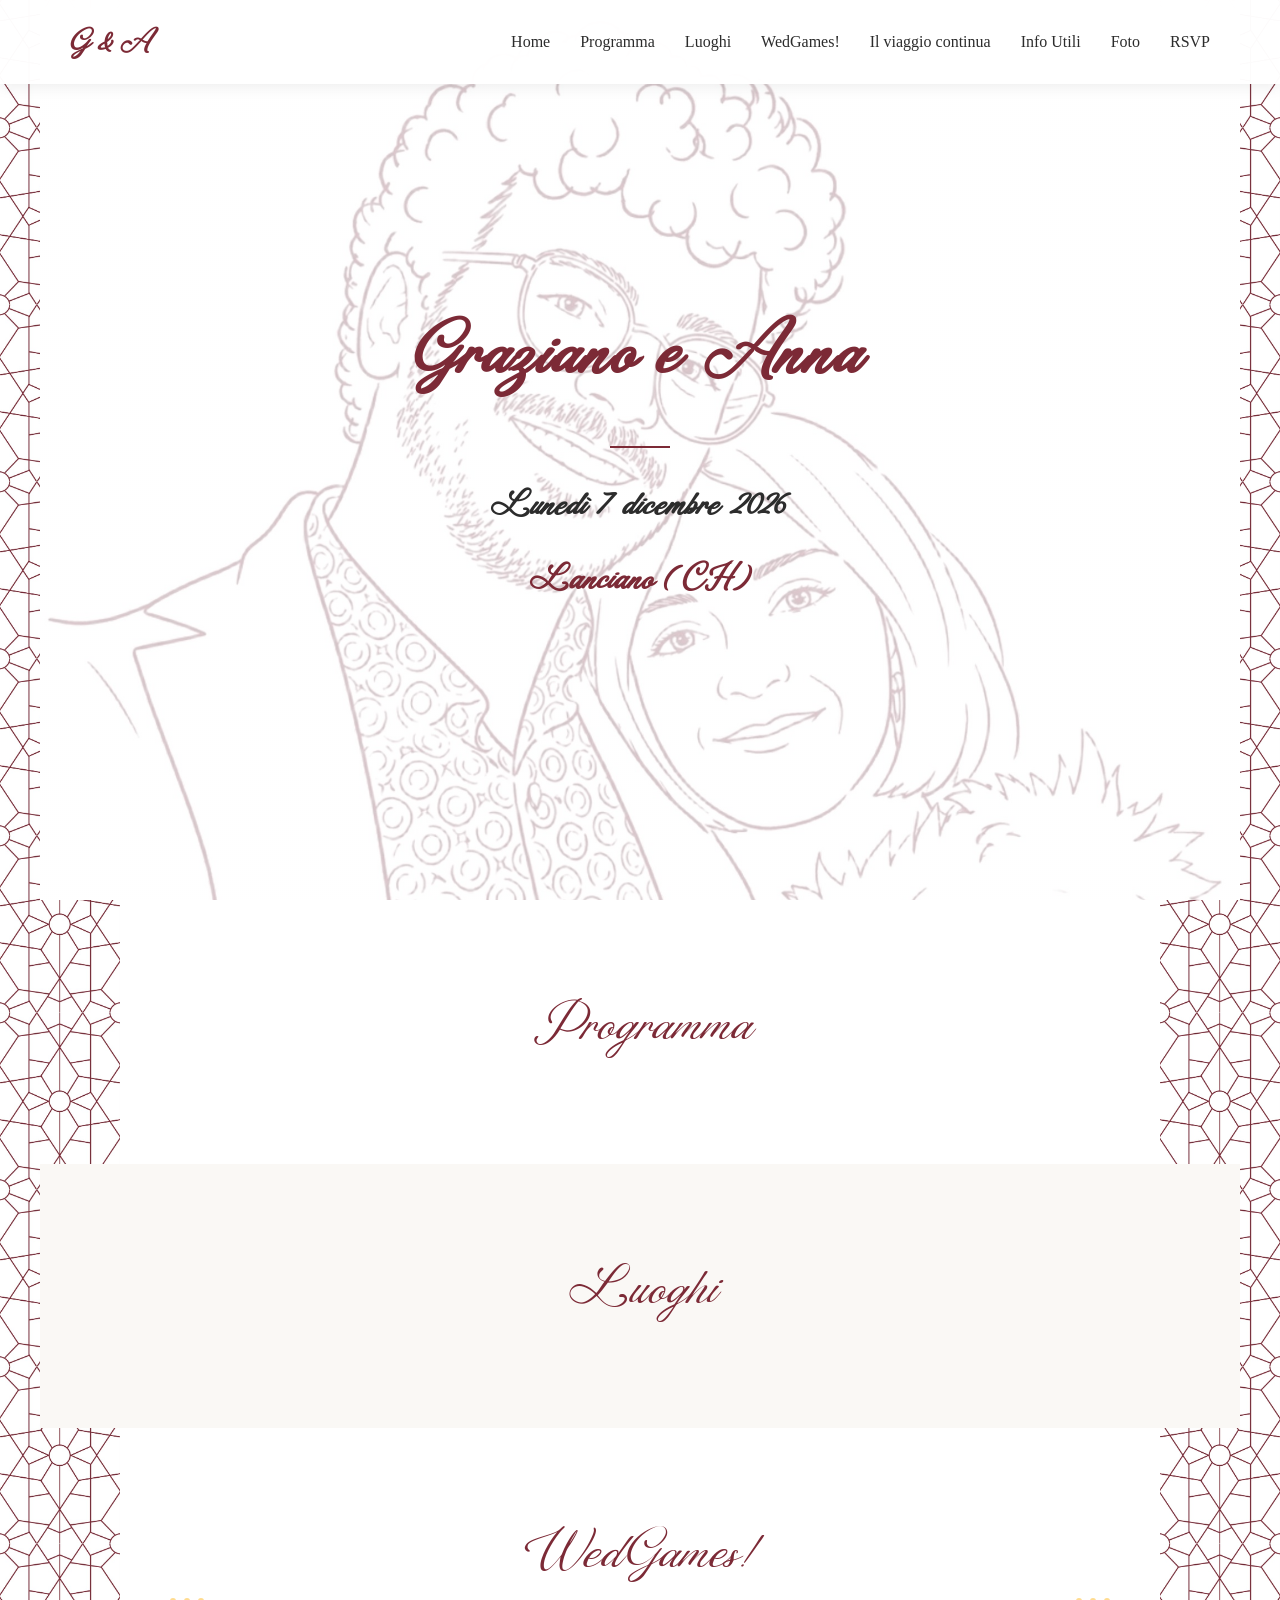
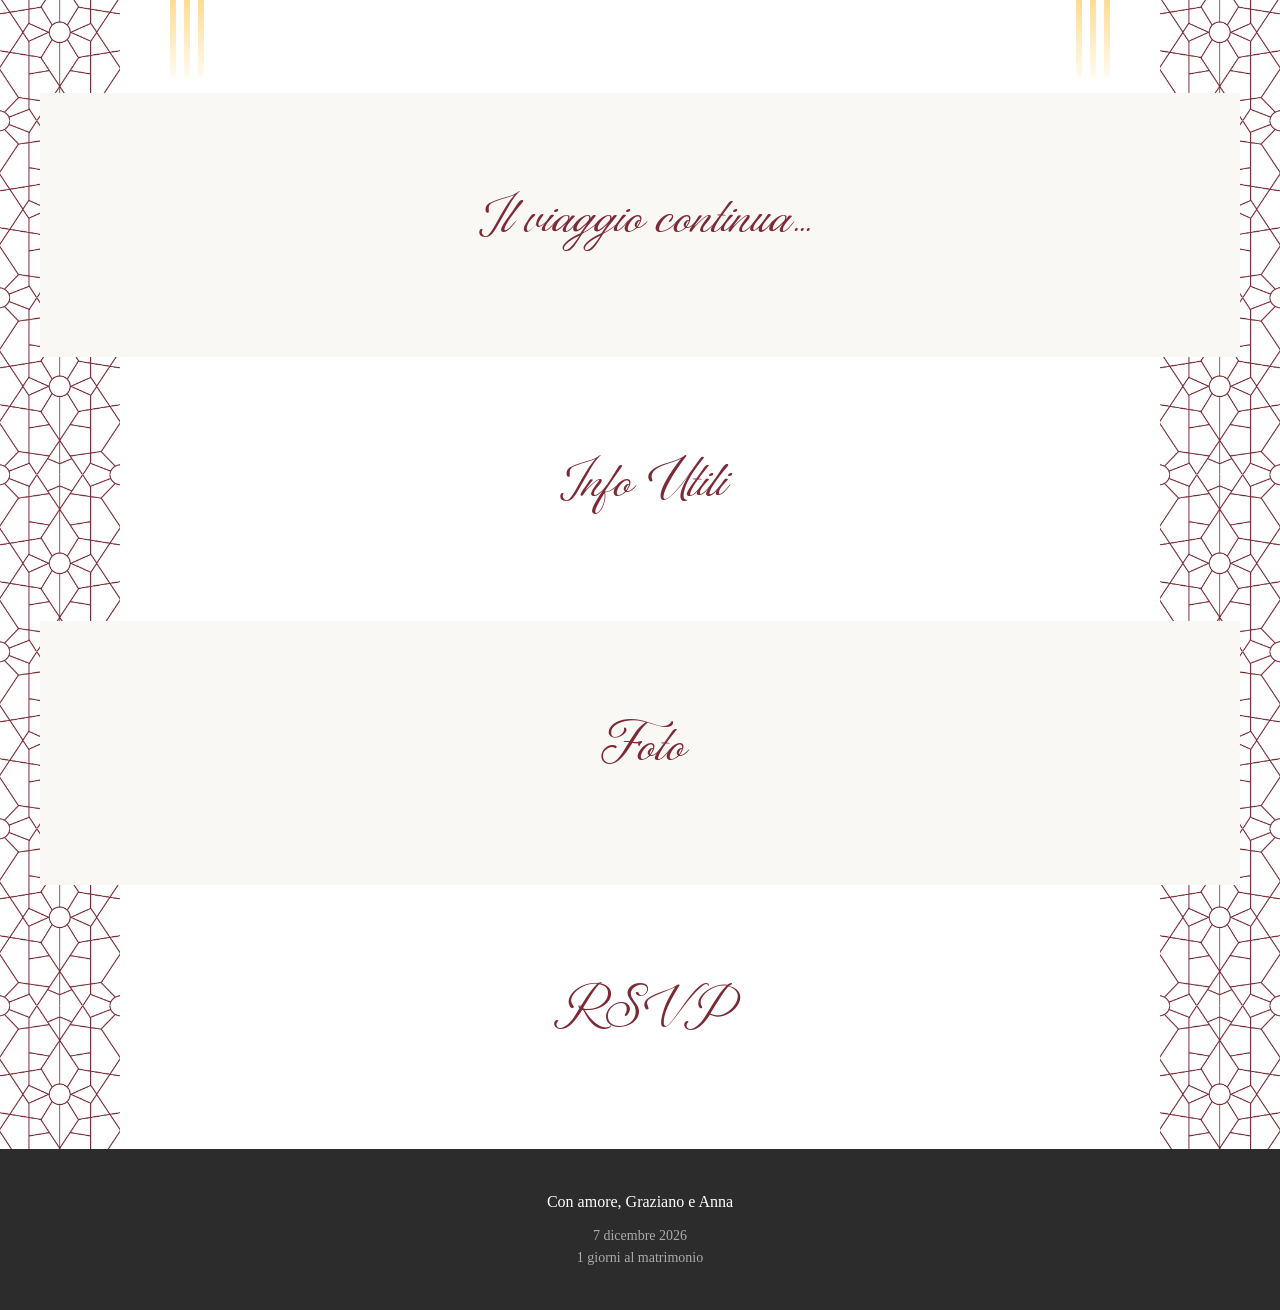
==== commit c7b01b83: "Add files via upload" ====
--- a/index.html
+++ b/index.html
@@ -5,314 +5,499 @@
     <meta name="viewport" content="width=device-width, initial-scale=1.0">
     <title>Graziano e Anna - Ci Sposiamo!</title>
     <link href="https://fonts.googleapis.com/css2?family=Cormorant+Garamond:wght@300;400;500;600&family=Inter:wght@300;400;500;600&display=swap" rel="stylesheet">
+    <!-- Foglio di stile unico -->
     <link rel="stylesheet" href="style.css">
 </head>
 <body>
-<nav class="nav-bar">
-    <div class="nav-container">
-        <a href="#home" class="nav-logo">G &amp; A</a>
-        <button class="nav-toggle" aria-label="Apri menù">
-            <span class="nav-toggle-line"></span>
-            <span class="nav-toggle-line"></span>
-            <span class="nav-toggle-line"></span>
-        </button>
-        <ul class="nav-menu">
-            <li><a href="#home">Home</a></li>
-            <li><a href="#programma">Programma</a></li>
-            <li><a href="#luoghi">Luoghi</a></li>
-            <li><a href="#wedgames">WedGames!</a></li>
-            <li><a href="#storia">Il viaggio continua</a></li>
-            <li><a href="#info-utili">Info Utili</a></li>
-            <li><a href="#foto">Foto</a></li>
-            <li><a href="#rsvp">RSVP</a></li>
-        </ul>
-    </div>
-</nav>
-<section id="home" class="hero">
-    <div class="hero-content">
-        <h1 class="hero-title">Graziano e Anna</h1>
-        <div class="hero-divider"></div>
-        <p class="hero-date">Lunedì 7 dicembre 2026</p>
-        <p class="hero-location">Lanciano (CH)</p>
-    </div>
-</section>
-<section id="programma" class="bg-section">
-    <div class="bg-section-inner">
-        <div class="bg-section-box">
-            <details class="section-details">
-                <summary class="section-summary">Programma</summary>
-                <p class="section-intro bg-section-intro">Un giorno speciale che vogliamo condividere con voi. Ecco il programma degli eventi!</p>
-                <div class="timeline">
-                    <div class="timeline-item">
-                        <div class="timeline-time">06/12 - h18:30</div>
-                        <div class="timeline-dot"></div>
-                        <div class="timeline-content">
-                            <h3>Serenata</h3>
-                            <p>Ci ritroviamo la sera prima della cerimonia presso la Casa della Sposa per la classica serenata pre-matrimonio. A seguire un piccolo aperitivo preparato dalla Marisa.</p>
-                            <br>
-                            <p>📍 <a href="#luogo-serenata" class="program-location-link">Casa della Sposa</a></p>
+    <!-- Navigation -->
+    <nav class="nav-bar">
+        <div class="nav-container">
+            <a href="#home" class="nav-logo">G & A</a>
+            <!-- Bottone hamburger (mobile) -->
+            <button class="nav-toggle" aria-label="Apri menù">
+                <span class="nav-toggle-line"></span>
+                <span class="nav-toggle-line"></span>
+                <span class="nav-toggle-line"></span>
+            </button>
+            <!-- Menu principale -->
+            <ul class="nav-menu">
+                <li><a href="#home">Home</a></li>
+                <li><a href="#programma">Programma</a></li>
+                <li><a href="#luoghi">Luoghi</a></li>
+                <li><a href="#wedgames">WedGames!</a></li>
+                <li><a href="#storia">Il viaggio continua</a></li>
+                <li><a href="#info-utili">Info Utili</a></li>
+                <li><a href="#foto">Foto</a></li>
+                <li><a href="#rsvp">RSVP</a></li>
+            </ul>
+        </div>
+    </nav>
+    <!-- Hero Section -->
+    <section id="home" class="hero">
+        <div class="hero-content">
+            <h1 class="hero-title">Graziano e Anna</h1>
+            <div class="hero-divider"></div>
+            <!-- <p class="hero-subtitle">Ci sposiamo!</p> -->
+            <p class="hero-date">Lunedì 7 dicembre 2026</p>
+            <p class="hero-location">Lanciano (CH)</p>
+            <!-- <a href="#programma" class="hero-btn">Scopri i dettagli</a> -->
+        </div>
+    </section>
+    <!-- Schedule Section -->
+    <section id="programma" class="bg-section">
+        <div class="bg-section-inner">
+            <div class="bg-section-box">
+                <details class="section-details">
+                    <summary class="section-summary">
+                        Programma
+                    </summary>
+                    <p class="section-intro bg-section-intro">
+                        Un giorno speciale che vogliamo condividere con voi. Ecco il programma degli eventi!
+                    </p>
+                    <div class="timeline">
+                        <div class="timeline-item">
+                            <div class="timeline-time">06/12 - h18:30</div>
+                            <div class="timeline-dot"></div>
+                            <div class="timeline-content">
+                                <h3>Serenata</h3>
+                                <p>Ci ritroviamo la sera prima della cerimonia presso la Casa della Sposa per la
+                                    classica
+                                    serenata pre-matrimonio. A seguire un piccolo aperitivo preparato dalla Marisa.</p>
+                                <br>
+                                <p>📍 <a href="#luogo-serenata" class="program-location-link">
+                                        Casa della Sposa</a></p>
+                            </div>
+                        </div>
+                        <div class="timeline-item">
+                            <div class="timeline-time">7/12 - h11:00</div>
+                            <div class="timeline-dot"></div>
+                            <div class="timeline-content">
+                                <h3>Cerimonia Religiosa</h3>
+                                <p>La Cerimonia avrà luogo nella barocca e sontuosa Cattedrale di Lanciano. Per godere al meglio della cerimonia e dell'arrivo della sposa consigliamo di arrivare con 15/20 min di anticipo. Mi raccomando, Padre Milton non ama i ritardatari!</p>
+                                <br>
+                                <p>📍 <a href="#luogo-cerimonia" class="program-location-link">
+                                        Cattedrale Madonna del Ponte</a></p>
+                            </div>
+                        </div>
+                        <div class="timeline-item">
+                            <div class="timeline-time">7/12 - h13:00</div>
+                            <div class="timeline-dot"></div>
+                            <div class="timeline-content">
+                                <h3>Pranzo e Festeggiamenti</h3>
+                                <p>La festa proseguirà con parenti e amici in una location "Country Chic", sobria ed
+                                    elegante immersa nel verde delle colline teatine. Sorrisi, allegria, musica e tanto divertimento fino a
+                                    notte fonda!</p>
+                                <br>
+                                <p>📍 <a href="#luogo-ricevimento" class="program-location-link">
+                                        La Chiave Bianca</a></p>
+                            </div>
                         </div>
                     </div>
-                    <div class="timeline-item">
-                        <div class="timeline-time">7/12 - h11:00</div>
-                        <div class="timeline-dot"></div>
-                        <div class="timeline-content">
-                            <h3>Cerimonia Religiosa</h3>
-                            <p>La Cerimonia avrà luogo nella barocca e sontuosa Cattedrale di Lanciano. Per godere al meglio della cerimonia e dell'arrivo della sposa consigliamo di arrivare con 15/20 min di anticipo. Mi raccomando, Padre Milton non ama i ritardatari!</p>
-                            <br>
-                            <p>📍 <a href="#luogo-cerimonia" class="program-location-link">Cattedrale Madonna del Ponte</a></p>
+                </details>
+            </div>
+        </div>
+    </section>
+    <!-- Venues Section -->
+    <section id="luoghi" class="section-alt bg-section">
+        <div class="bg-section-inner">
+            <div class="bg-section-box-alt">
+                <details class="section-details">
+                    <summary class="section-summary">Luoghi</summary>
+                    <p class="section-intro bg-section-intro">
+                        I luoghi che ospiteranno la nostra celebrazione nel cuore
+                        dell’Abruzzo.
+                    </p>
+                    <div class="venue-grid">
+                        <div class="venue-card" id="luogo-serenata">
+                            <img src="img/casasposa2.jpg" alt="Casa della Sposa" class="venue-image">
+                            <p class="venue-name">Casa della Sposa</p>
+                            <p class="venue-address">Via Panoramica, 62<br>Lanciano (CH)</p>
+                            <a href="https://www.google.com/maps/place/Via+Panoramica,+62,+66034+Lanciano+CH"
+                               target="_blank" class="venue-link">Google Maps</a>
+                        </div>
+                        <div class="venue-card" id="luogo-cerimonia">
+                            <img src="img/cattedrale.jpg"
+                                 alt="Cattedrale Madonna del Ponte" class="venue-image">
+                            <p class="venue-name">Cattedrale Madonna del Ponte</p>
+                            <p class="venue-address">Piazza del Plebiscito, 1<br>Lanciano (CH)</p>
+                            <a href="https://maps.app.goo.gl/CgDszhp74ZagfSJb7" target="_blank" class="venue-link">Google Maps</a>
+                        </div>
+                        <div class="venue-card" id="luogo-ricevimento">
+                            <img src="img/chiavebianca.jpg" alt="La Chiave Bianca" class="venue-image">
+                            <p class="venue-name">La Chiave Bianca</p>
+                            <p class="venue-address">Contrada Cerreto, s.n.c.<br>Miglianico (CH)</p>
+                            <a href="https://maps.app.goo.gl/NipHFW3FoUbMkX2D9" target="_blank" class="venue-link">Google Maps</a>
                         </div>
                     </div>
-                    <div class="timeline-item">
-                        <div class="timeline-time">7/12 - h13:00</div>
-                        <div class="timeline-dot"></div>
-                        <div class="timeline-content">
-                            <h3>Pranzo e Festeggiamenti</h3>
-                            <p>La festa proseguirà con parenti e amici in una location "Country Chic", sobria ed elegante immersa nel verde delle colline teatine. Sorrisi, allegria, musica e tanto divertimento fino a notte fonda!</p>
-                            <br>
-                            <p>📍 <a href="#luogo-ricevimento" class="program-location-link">La Chiave Bianca</a></p>
-                        </div>
+                </details>
+            </div>
+        </div>
+    </section>
+    <!-- WedGames Section -->
+    <section id="wedgames" class="bg-section wedgames-section">
+        <div class="bg-section-inner wedgames-inner">
+            <!-- Coriandoli -->
+            <div class="confetti confetti-1"></div>
+            <div class="confetti confetti-2"></div>
+            <div class="confetti confetti-3"></div>
+            <!-- Fontane luminose stilizzate -->
+            <div class="fountain fountain-left"><span></span><span></span><span></span></div>
+            <div class="fountain fountain-right"><span></span><span></span><span></span></div>
+            <div class="bg-section-box wedgames-box">
+                <details class="section-details">
+                    <summary class="section-summary">WedGames!</summary>
+                    <p class="section-intro bg-section-intro">
+                        Una piccola sorpresa per voi: giochi e sfide leggere per divertirci durante il matrimonio. Pronti a giocare?
+                    </p>
+                    <a href="wedgames.html" class="wedgames-btn">
+                        Vai ai WedGames!
+                    </a>
+                </details>
+            </div>
+        </div>
+    </section>
+    <!-- Love Story Section -->
+    <section id="storia" class="section-alt bg-section">
+        <div class="bg-section-inner">
+            <div class="bg-section-box-alt-t">
+                <details class="section-details">
+                    <summary class="section-summary">Il viaggio continua...</summary>
+                    <!--<p class="section-intro bg-section-intro">
+                        Il viaggio che ci ha portato fino a questo momento speciale.
+                    </p>-->
+                    <div class="story-image-top">
+                        <img src="img/japan.jpg" alt="Giappone">
                     </div>
-                </div>
-            </details>
-        </div>
-    </div>
-</section>
-<section id="luoghi" class="section-alt bg-section">
-    <div class="bg-section-inner">
-        <div class="bg-section-box-alt">
-            <details class="section-details">
-                <summary class="section-summary">Luoghi</summary>
-                <p class="section-intro bg-section-intro">I luoghi che ospiteranno la nostra celebrazione nel cuore dell’Abruzzo.</p>
-                <div class="venue-grid">
-                    <div class="venue-card" id="luogo-serenata">
-                        <img src="img/casasposa2.jpg" alt="Casa della Sposa" class="venue-image">
-                        <p class="venue-name">Casa della Sposa</p>
-                        <p class="venue-address">Via Panoramica, 62<br>Lanciano (CH)</p>
-                        <a href="https://www.google.com/maps/place/Via+Panoramica,+62,+66034+Lanciano+CH" target="_blank" class="venue-link">Google Maps</a>
+                    <div class="story-content">
+                        <div class="story-column">
+                            <p>Fin dal primo momento in cui le nostre vite si sono incrociate abbiamo capito di avere due
+                                motori trainanti
+                                nella nostra relazione: il cibo e i viaggi. Abbiamo viaggiato in lungo e in largo alla scoperta di luoghi, culture, tradizioni, popoli e sapori autentici
+                                e che ci facessero sentire, ovunque, a casa.
+                            </p>
+                            <p>Quando non ci è stato possibile scoprire nuovi posti di persona abbiamo fatto di
+                                tutto
+                                per avvicinare a noi queste culture, cibi e tradizioni. Abbiamo acquisato utensili,
+                                frequantato corsi di cucina e di arte, letto libri sulla loro filosofia e sulla loro cucina,
+                                ci siamo seduti nei loro ristoranti ed esplorato mostre di cui Milano ne è piena.
+                            </p>
+                        </div>
+                        <div class="story-column">
+                            <p>Se non si fosse capito cerchiamo di essere più espliciti: abbiamo acquistato bacchette,
+                                vaporiere e bonsai, imparato a fare il sushi (e quanto ne abbiamo mangiato!), letto libri
+                                sull'ikigai, ascoltato storie di imperatori, samurai e geishe.</p>
+                            <p>
+                                E quale migliore occasione, se non il viaggio di nozze, per coronare questo sogno e
+                                approdare finalmente in Giappone per immergergi nella loro cultura?
+                                Qualora voleste contribuire per aiutarci a realizzare questo nostro desiderio, trovate qui
+                                sotto le indicazioni:<br><br>
+                                G Olivieri &amp; A Acconcia
+                                <div class="copy-block">
+                                    <span class="copy-text" data-copy="IT95X0366901600045725350673">
+                                       IT95X0366901600045725350673
+                                    </span>
+                                    <span class="copy-check" aria-hidden="true">✅</span>
+                                </div>
+                            </p>
+                        </div>
                     </div>
-                    <div class="venue-card" id="luogo-cerimonia">
-                        <img src="img/cattedrale.jpg" alt="Cattedrale Madonna del Ponte" class="venue-image">
-                        <p class="venue-name">Cattedrale Madonna del Ponte</p>
-                        <p class="venue-address">Piazza del Plebiscito, 1<br>Lanciano (CH)</p>
-                        <a href="https://maps.app.goo.gl/CgDszhp74ZagfSJb7" target="_blank" class="venue-link">Google Maps</a>
-                    </div>
-                    <div class="venue-card" id="luogo-ricevimento">
-                        <img src="img/chiavebianca.jpg" alt="La Chiave Bianca" class="venue-image">
-                        <p class="venue-name">La Chiave Bianca</p>
-                        <p class="venue-address">Contrada Cerreto, s.n.c.<br>Miglianico (CH)</p>
-                        <a href="https://maps.app.goo.gl/NipHFW3FoUbMkX2D9" target="_blank" class="venue-link">Google Maps</a>
-                    </div>
-                </div>
-            </details>
-        </div>
-    </div>
-</section>
-<section id="wedgames" class="bg-section wedgames-section">
-    <div class="bg-section-inner wedgames-inner">
-        <div class="confetti confetti-1"></div>
-        <div class="confetti confetti-2"></div>
-        <div class="confetti confetti-3"></div>
-        <div class="fountain fountain-left"><span></span><span></span><span></span></div>
-        <div class="fountain fountain-right"><span></span><span></span><span></span></div>
-        <div class="bg-section-box wedgames-box">
-            <details class="section-details">
-                <summary class="section-summary">WedGames!</summary>
-                <p class="section-intro bg-section-intro">Una piccola sorpresa per voi: giochi e sfide leggere per divertirci durante il matrimonio. Pronti a giocare?</p>
-                <a href="wedgames.html" class="wedgames-btn">Vai ai WedGames!</a>
-            </details>
-        </div>
-    </div>
-</section>
-<section id="storia" class="section-alt bg-section">
-    <div class="bg-section-inner">
-        <div class="bg-section-box-alt-t">
-            <details class="section-details">
-                <summary class="section-summary">Il viaggio continua...</summary>
-                <div class="story-image-top"><img src="img/japan.jpg" alt="Giappone"></div>
-                <div class="story-content">
-                    <div class="story-column">
-                        <p>Fin dal primo momento in cui le nostre vite si sono incrociate abbiamo capito di avere due motori trainanti nella nostra relazione: il cibo e i viaggi. Abbiamo viaggiato in lungo e in largo alla scoperta di luoghi, culture, tradizioni, popoli e sapori autentici e che ci facessero sentire, ovunque, a casa.</p>
-                        <p>Quando non ci è stato possibile scoprire nuovi posti di persona abbiamo fatto di tutto per avvicinare a noi queste culture, cibi e tradizioni. Abbiamo acquisato utensili, frequantato corsi di cucina e di arte, letto libri sulla loro filosofia e sulla loro cucina, ci siamo seduti nei loro ristoranti ed esplorato mostre di cui Milano ne è piena.</p>
-                    </div>
-                    <div class="story-column">
-                        <p>Se non si fosse capito cerchiamo di essere più espliciti: abbiamo acquistato bacchette, vaporiere e bonsai, imparato a fare il sushi (e quanto ne abbiamo mangiato!), letto libri sull'ikigai, ascoltato storie di imperatori, samurai e geishe.</p>
-                        <p>E quale migliore occasione, se non il viaggio di nozze, per coronare questo sogno e approdare finalmente in Giappone per immergergi nella loro cultura? Qualora voleste contribuire per aiutarci a realizzare questo nostro desiderio, trovate qui sotto le indicazioni:<br><br>G Olivieri &amp; A Acconcia
-                        <div class="copy-block">
-                            <span class="copy-text" data-copy="IT95X0366901600045725350673">IT95X0366901600045725350673</span>
-                            <span class="copy-check" aria-hidden="true">✅</span>
-                        </div>
-                        </p>
-                    </div>
-                </div>
-            </details>
-        </div>
-    </div>
-</section>
-<section id="info-utili" class="bg-section">
-    <div class="bg-section-inner">
-        <div class="bg-section-box">
-            <details class="section-details">
-                <summary class="section-summary">Info Utili</summary>
-                <p class="section-intro bg-section-intro">Abbiamo raccolto alcune informazioni pratiche per aiutarvi ad organizzare al meglio il vostro weekend con noi.</p>
-                <div class="info-subsections">
-                    <details class="info-subsection">
-                        <summary class="info-subsection-title">Come Arrivare</summary>
-                        <div class="info-subsection-content">
-                            <p>La zona del matrimonio è facilmente raggiungibile in auto, treno e aereo. Qui alcune indicazioni pratiche per organizzare il viaggio.</p>
-                            <ul class="info-list">
-                                <li><strong>In auto:</strong> uscite autostradali consigliata (A14 "Pescara Sud – Francavilla" per Miglianico o "Lanciano") e poi seguire le indicazioni per Miglianico o Lanciano.</li>
-                                <li><strong>In treno:</strong> stazioni utili: Pescara Centrale o Lanciano, da cui consigliamo poi di spostarsi con un auto a noleggio.</li>
-                                <li><strong>In aereo:</strong> aeroporto d’Abruzzo (Pescara), per poi proseguire con auto a noleggio.</li>
-                            </ul>
-                            <p>Se vi serve una mano a coordinare gli arrivi o a organizzare eventuali passaggi, scriveteci e proveremo ad aiutarvi.</p>
-                        </div>
-                    </details>
-                    <details class="info-subsection">
-                        <summary class="info-subsection-title">Alloggi</summary>
-                        <div class="info-subsection-content">
-                            <p class="info-subsection-intro">Abbiamo selezionato alcune strutture comode vicino alla location della festa. In fase di prenotazione precisate che siete invitati del matrimonio di "Graziano e Anna". In alternativa consigliamo di rivolgersi alle diverse strutture presenti sul territorio di Lanciano o della costa.</p>
-                            <div class="info-grid">
-                                <div class="info-card">
-                                    <h3>B&B Il Ciliegio</h3>
-                                    <p>Piccolo B&amp;B in collina, immerso nel verde di Contrada Cerreto.</p>
-                                    <p class="info-distance">📍 Contrada Cerreto, Miglianico (CH)</p>
-                                    <a href="https://www.google.com/maps/place/B%26B+Il+Ciliegio/@42.3760488,14.2950225,17z/data=!3m1!4b1!4m11!3m10!1s0x133107d62280e253:0x2be5c177ea41ad13!5m4!1s2026-12-06!2i2!4m1!1i2!8m2!3d42.3760489!4d14.2998934!16s%2Fg%2F11w95zrjl6?entry=ttu&g_ep=EgoyMDI2MDYwNy4wIKXMDSoASAFQAw%3D%3D" target="_blank" class="info-btn">Google Maps</a>
-                                </div>
-                                <div class="info-card">
-                                    <h3>B&B Fiori di Campo</h3>
-                                    <p>Bed &amp; breakfast familiare tra i vigneti, in zona Santo Stefano.</p>
-                                    <p class="info-distance">📍 C.da / Via Santo Stefano, Ripa Teatina (CH)</p>
-                                    <a href="https://www.fioridicampobb.it/" target="_blank" class="info-btn">Sito web</a>
-                                    <a href="https://www.google.com/maps/place/Fiori+Di+Campo+b%26b/@42.3607215,14.2528829,17z/data=!3m1!4b1!4m11!3m10!1s0x1331aa26e35c00c5:0x86690787c2cc6b1c!5m4!1s2026-12-06!2i2!4m1!1i2!8m2!3d42.3607215!4d14.2554578!16s%2Fg%2F11b73mt1m4?entry=ttu&g_ep=EgoyMDI2MDYwNy4wIKXMDSoASAFQAw%3D%3D" target="_blank" class="info-btn">Google Maps</a>
-                                </div>
-                                <div class="info-card">
-                                    <h3>Agriturismo La Capezzagna</h3>
-                                    <p>Agriturismo in campagna con vista sulle colline teatine.</p>
-                                    <p class="info-distance">📍 Ripa Teatina (CH)</p>
-                                    <a href="https://www.lacapezzagna.com/" target="_blank" class="info-btn">Sito web</a>
-                                    <a href="https://www.google.com/maps/place/Agriturismo+La+Capezzagna/@42.35452,14.2590168,17z/data=!4m11!3m10!1s0x1331ab97348fb1e9:0x60b2f8ea7bde449e!5m4!1s2026-12-06!2i2!4m1!1i2!8m2!3d42.35452!4d14.2615917!16s%2Fg%2F1tfn4wf9?entry=ttu&g_ep=EgoyMDI2MDYwNy4wIKXMDSoASAFQAw%3D%3D" target="_blank" class="info-btn">Google Maps</a>
-                                </div>
-                                <div class="info-card">
-                                    <h3>B&B RipaMè</h3>
-                                    <p>B&amp;B raccolto nel centro di Ripa Teatina, comodo per gli spostamenti.</p>
-                                    <p class="info-distance">📍 Ripa Teatina (CH)</p>
-                                    <a href="https://ripame.it/" target="_blank" class="info-btn">Sito web</a>
-                                    <a href="https://www.google.com/maps/place/RipaM%C3%A8+B%26B/@42.3557262,14.2506751,17z/data=!4m11!3m10!1s0x1331abaa27624905:0xa2074476d08b253e!5m4!1s2026-12-06!2i2!4m1!1i2!8m2!3d42.3557262!4d14.25325!16s%2Fg%2F11vbf40rmd?entry=ttu&g_ep=EgoyMDI2MDYwNy4wIKXMDSoASAFQAw%3D%3D" target="_blank" class="info-btn">Google Maps</a>
-                                </div>
-                                <div class="info-card">
-                                    <h3>Tenuta Ornella</h3>
-                                    <p>Tenuta tra ulivi e vigneti, ideale per soggiorni in gruppo.</p>
-                                    <p class="info-distance">📍 Ripa Teatina (CH)</p>
-                                    <a href="https://www.google.com/maps/place/Tenuta+Ornella/@42.3683449,14.2609705,17z/data=!4m11!3m10!1s0x1331a90017a024e5:0xcc04d6264f816554!5m4!1s2026-12-06!2i2!4m1!1i2!8m2!3d42.3683449!4d14.2635454!16s%2Fg%2F11w7g7zrr3?entry=ttu&g_ep=EgoyMDI2MDYwNy4wIKXMDSoASAFQAw%3D%3D" target="_blank" class="info-btn">Google Maps</a>
-                                </div>
-                                <div class="info-card">
-                                    <h3>Hotel La Chiave dei Trabocchi</h3>
-                                    <p>Struttura moderna sulla Costa dei Trabocchi, con splendida vista mare e servizi completi.</p>
-                                    <p class="info-distance">📍 Zona Costa dei Trabocchi</p>
-                                    <a href="https://www.lachiavedeitrabocchi.it/" target="_blank" class="info-btn">Sito web</a>
-                                    <a href="https://www.google.com/maps/search/Hotel+La+Chiave+dei+Trabocchi" target="_blank" class="info-btn">Google Maps</a>
-                                </div>
-                                <div class="info-card">
-                                    <h3>Hotel L'altra Chiave</h3>
-                                    <p>Hotel di nuova concezione nei pressi di Lanciano, comodo punto di appoggio per la cerimonia e il ricevimento.</p>
-                                    <p class="info-distance">📍 Zona Lanciano / Dintorni</p>
-                                    <a href="https://www.laltrachiave.it/" target="_blank" class="info-btn">Sito web</a>
-                                    <a href="https://www.google.com/maps/search/Hotel+L%27altra+Chiave" target="_blank" class="info-btn">Google Maps</a>
+                </details>
+            </div>
+        </div>
+    </section>
+    <!-- Info Utili -->
+    <section id="info-utili" class="bg-section">
+        <div class="bg-section-inner">
+            <div class="bg-section-box">
+                <details class="section-details">
+                    <summary class="section-summary">Info Utili</summary>
+                    <p class="section-intro bg-section-intro">
+                        Abbiamo raccolto alcune informazioni pratiche per aiutarvi ad organizzare al meglio
+                        il vostro weekend con noi.
+                    </p>
+                    <div class="info-subsections">
+                        <!-- COME ARRIVARE -->
+                        <details class="info-subsection">
+                            <summary class="info-subsection-title">Come Arrivare</summary>
+                            <div class="info-subsection-content">
+                                <p>
+                                    La zona del matrimonio è facilmente raggiungibile in auto, treno e aereo.
+                                    Qui alcune indicazioni pratiche per organizzare il viaggio.
+                                </p>
+                                <ul class="info-list">
+                                    <li><strong>In auto:</strong> uscite autostradali consigliata
+                                        (A14 "Pescara Sud – Francavilla" per Miglianico o "Lanciano") e poi seguire le indicazioni
+                                        per Miglianico o Lanciano.
+                                    </li>
+                                    <li><strong>In treno:</strong> stazioni utili: Pescara Centrale o Lanciano,
+                                        da cui consigliamo poi di spostarsi con un auto a noleggio.
+                                    </li>
+                                    <li><strong>In aereo:</strong> aeroporto d’Abruzzo (Pescara), per poi proseguire con auto a noleggio.
+                                    </li>
+                                </ul>
+                                <p>
+                                    Se vi serve una mano a coordinare gli arrivi o a organizzare eventuali passaggi,
+                                    scriveteci e proveremo ad aiutarvi.
+                                </p>
+                            </div>
+                        </details>
+                        <!-- ALLOGGI -->
+                        <details class="info-subsection">
+                            <summary class="info-subsection-title">Alloggi</summary>
+                            <div class="info-subsection-content">
+                                <p class="info-subsection-intro">
+                                    Abbiamo selezionato alcune strutture comode vicino alla location della festa. In fase di prenotazione precisate che siete invitati del matrimonio di "Graziano e Anna".
+                                    In alternativa consigliamo di rivolgersi alle diverse strutture
+                                    presenti sul territorio di Lanciano o della costa.
+                                </p>
+                                <div class="info-grid">
+                                    <!-- B&B Il Ciliegio -->
+                                    <div class="info-card">
+                                        <h3>B&B Il Ciliegio</h3>
+                                        <p>Piccolo B&B in collina, immerso nel verde di Contrada Cerreto.</p>
+                                        <p class="info-distance">📍 Contrada Cerreto, Miglianico (CH)</p>
+                                        <!--<a href="https://www.bbciliegio.com/" target="_blank" class="info-btn">Sito web</a>-->
+                                        <a href="https://www.google.com/maps/place/B%26B+Il+Ciliegio/@42.3760488,14.2950225,17z/data=!3m1!4b1!4m11!3m10!1s0x133107d62280e253:0x2be5c177ea41ad13!5m4!1s2026-12-06!2i2!4m1!1i2!8m2!3d42.3760489!4d14.2998934!16s%2Fg%2F11w95zrjl6?entry=ttu&g_ep=EgoyMDI2MDYwNy4wIKXMDSoASAFQAw%3D%3D" target="_blank" class="info-btn">Google Maps</a>
+                                    </div>
+                                    <!-- B&B Fiori di Campo -->
+                                    <div class="info-card">
+                                        <h3>B&B Fiori di Campo</h3>
+                                        <p>Bed & breakfast familiare tra i vigneti, in zona Santo Stefano.</p>
+                                        <p class="info-distance">📍 C.da / Via Santo Stefano, Ripa Teatina (CH)</p>
+                                        <a href="https://www.fioridicampobb.it/" target="_blank" class="info-btn">Sito web</a>
+                                        <a href="https://www.google.com/maps/place/Fiori+Di+Campo+b%26b/@42.3607215,14.2528829,17z/data=!3m1!4b1!4m11!3m10!1s0x1331aa26e35c00c5:0x86690787c2cc6b1c!5m4!1s2026-12-06!2i2!4m1!1i2!8m2!3d42.3607215!4d14.2554578!16s%2Fg%2F11b73mt1m4?entry=ttu&g_ep=EgoyMDI2MDYwNy4wIKXMDSoASAFQAw%3D%3D" target="_blank" class="info-btn">Google Maps</a>
+                                    </div>
+                                    <!-- Agriturismo La Capezzagna -->
+                                    <div class="info-card">
+                                        <h3>Agriturismo La Capezzagna</h3>
+                                        <p>Agriturismo in campagna con vista sulle colline teatine.</p>
+                                        <p class="info-distance">📍 Ripa Teatina (CH)</p>
+                                        <a href="https://www.lacapezzagna.com/" target="_blank" class="info-btn">Sito web</a>
+                                        <a href="https://www.google.com/maps/place/Agriturismo+La+Capezzagna/@42.35452,14.2590168,17z/data=!4m11!3m10!1s0x1331ab97348fb1e9:0x60b2f8ea7bde449e!5m4!1s2026-12-06!2i2!4m1!1i2!8m2!3d42.35452!4d14.2615917!16s%2Fg%2F1tfn4wf9?entry=ttu&g_ep=EgoyMDI2MDYwNy4wIKXMDSoASAFQAw%3D%3D" target="_blank" class="info-btn">Google Maps</a>
+                                    </div>
+                                    <!-- B&B RipaMè -->
+                                    <div class="info-card">
+                                        <h3>B&B RipaMè</h3>
+                                        <p>B&B raccolto nel centro di Ripa Teatina, comodo per gli spostamenti.</p>
+                                        <p class="info-distance">📍 Ripa Teatina (CH)</p>
+                                        <a href="https://ripame.it/" target="_blank" class="info-btn">Sito web</a>
+                                        <a href="https://www.google.com/maps/place/RipaM%C3%A8+B%26B/@42.3557262,14.2506751,17z/data=!4m11!3m10!1s0x1331abaa27624905:0xa2074476d08b253e!5m4!1s2026-12-06!2i2!4m1!1i2!8m2!3d42.3557262!4d14.25325!16s%2Fg%2F11vbf40rmd?entry=ttu&g_ep=EgoyMDI2MDYwNy4wIKXMDSoASAFQAw%3D%3D" target="_blank" class="info-btn">Google Maps</a>
+                                    </div>
+                                    <!-- Tenuta Ornella -->
+                                    <div class="info-card">
+                                        <h3>Tenuta Ornella</h3>
+                                        <p>Tenuta tra ulivi e vigneti, ideale per soggiorni in gruppo.</p>
+                                        <p class="info-distance">📍 Ripa Teatina (CH)</p>
+                                        <!--<a href="https://www.tenutaornella.it/" target="_blank" class="info-btn">Sito web</a>-->
+                                        <a href="https://www.google.com/maps/place/Tenuta+Ornella/@42.3683449,14.2609705,17z/data=!4m11!3m10!1s0x1331a90017a024e5:0xcc04d6264f816554!5m4!1s2026-12-06!2i2!4m1!1i2!8m2!3d42.3683449!4d14.2635454!16s%2Fg%2F11w7g7zrr3?entry=ttu&g_ep=EgoyMDI2MDYwNy4wIKXMDSoASAFQAw%3D%3D" target="_blank" class="info-btn">Google Maps</a>
+                                    </div>
+                                    <!-- Hotel La Chiave dei Trabocchi -->
+                                    <div class="info-card">
+                                        <h3>Hotel La Chiave dei Trabocchi</h3>
+                                        <p>Struttura moderna sulla Costa dei Trabocchi, con splendida vista mare e servizi completi.</p>
+                                        <p class="info-distance">📍 Zona Costa dei Trabocchi</p>
+                                        <a href="https://www.lachiavedeitrabocchi.it/" target="_blank" class="info-btn">Sito web</a>
+                                        <a href="https://www.google.com/maps/search/Hotel+La+Chiave+dei+Trabocchi" target="_blank" class="info-btn">Google Maps</a>
+                                    </div>
+                                    <!-- Hotel L'altra Chiave -->
+                                    <div class="info-card">
+                                        <h3>Hotel L'altra Chiave</h3>
+                                        <p>Hotel di nuova concezione nei pressi di Lanciano, comodo punto di appoggio per la cerimonia e il ricevimento.</p>
+                                        <p class="info-distance">📍 Zona Lanciano / Dintorni</p>
+                                        <a href="https://www.laltrachiave.it/" target="_blank" class="info-btn">Sito web</a>
+                                        <a href="https://www.google.com/maps/search/Hotel+L%27altra+Chiave" target="_blank" class="info-btn">Google Maps</a>
+                                    </div>
                                 </div>
                             </div>
-                        </div>
+                        </details>
+                    </div>
+                    <!-- /.info-subsections -->
+                </details>
+            </div>
+        </div>
+    </section>
+    <!-- Photos Section -->
+    <section id="foto" class="section-alt bg-section">
+        <div class="bg-section-inner">
+            <div class="bg-section-box-alt">
+                <div class="photos-content">
+                    <details class="section-details">
+                        <summary class="section-summary">Foto</summary>
+                        <p class="section-intro bg-section-intro">
+                            Prima, durante e dopo il matrimonio condivideremo qui le foto della giornata su Google Photos.
+                            Potrete rivivere con noi i momenti più belli e scaricare i vostri ricordi preferiti.
+                        </p>
+                        <a href="https://photos.app.goo.gl/awZd1zz9jyntpFAb8" target="_blank" class="photos-btn">
+                            Vai all'album
+                        </a>
                     </details>
                 </div>
-            </details>
-        </div>
-    </div>
-</section>
-<section id="foto" class="section-alt bg-section">
-    <div class="bg-section-inner">
-        <div class="bg-section-box-alt">
-            <div class="photos-content">
+            </div>
+        </div>
+    </section>
+    <!-- RSVP Section -->
+    <section id="rsvp" class="bg-section">
+        <div class="bg-section-inner">
+            <div class="bg-section-box">
                 <details class="section-details">
-                    <summary class="section-summary">Foto</summary>
-                    <p class="section-intro bg-section-intro">Prima, durante e dopo il matrimonio condivideremo qui le foto della giornata su Google Photos. Potrete rivivere con noi i momenti più belli e scaricare i vostri ricordi preferiti.</p>
-                    <a href="https://photos.app.goo.gl/awZd1zz9jyntpFAb8" target="_blank" class="photos-btn">Vai all'album</a>
+                    <summary class="section-summary">RSVP </summary>
+                    <div class="rsvp-container">
+                        <p class="section-intro bg-section-intro">
+                            Per permetterci di organizzare al meglio il nostro matrimonio è richiesta una gentile conferma entro il 
+                            <strong> 10 ottobre 2026</strong> .<br><br>
+                            Per comunicare la tua presenza, eventuali intolleranze, allergie o esigenze particolari ti chiediamo di compilare il nostro modulo online. Ci
+                            vorranno solo pochi minuti!
+                        </p>
+                        <a
+                            href="https://docs.google.com/forms/d/e/1FAIpQLScf7X5mLWsiIm0L_ch21AjCg0spXbCmZkp86ZkCzzTx0Ofkng/viewform"
+                            target="_blank" class="rsvp-btn">
+                            Compila il form RSVP
+                        </a>
+                    </div>
                 </details>
             </div>
         </div>
-    </div>
-</section>
-<section id="rsvp" class="bg-section">
-    <div class="bg-section-inner">
-        <div class="bg-section-box">
-            <details class="section-details">
-                <summary class="section-summary">RSVP</summary>
-                <div class="rsvp-container">
-                    <p class="section-intro bg-section-intro">Per permetterci di organizzare al meglio il nostro matrimonio è richiesta una gentile conferma entro il <strong>10 ottobre 2026</strong>. Per comunicare la tua presenza, eventuali intolleranze, allergie o esigenze particolari ti chiediamo di compilare il nostro modulo online. Ci vorranno solo pochi minuti!</p>
-                    <a href="https://docs.google.com/forms/d/e/1FAIpQLScf7X5mLWsiIm0L_ch21AjCg0spXbCmZkp86ZkCzzTx0Ofkng/viewform" target="_blank" class="rsvp-btn">Compila il form RSVP</a>
-                </div>
-            </details>
-        </div>
-    </div>
-</section>
-<footer class="footer">
-    <p class="footer-text">Con amore, Graziano e Anna</p>
-    <p class="footer-date">7 dicembre 2026</p>
-    <p class="footer-date" id="countdown"></p>
-</footer>
-<script>
-const navToggle = document.querySelector('.nav-toggle');
-const navMenu = document.querySelector('.nav-menu');
-if (navToggle && navMenu) {
-    navToggle.addEventListener('click', () => {
-        navMenu.classList.toggle('open');
-    });
-    navMenu.querySelectorAll('a[href^="#"]').forEach(link => {
-        link.addEventListener('click', () => {
-            navMenu.classList.remove('open');
+    </section>
+    <!-- Footer -->
+    <footer class="footer">
+        <p class="footer-text">Con amore, Graziano e Anna</p>
+        <p class="footer-date">7 dicembre 2026</p>
+        <p class="footer-date" id="countdown"></p>
+    </footer>
+    <script>
+        // Mobile hamburger menu
+        const navToggle = document.querySelector('.nav-toggle');
+        const navMenu = document.querySelector('.nav-menu');
+        if (navToggle && navMenu) {
+            navToggle.addEventListener('click', () => {
+                navMenu.classList.toggle('open');
+            });
+            // Chiudi il menu quando clicchi una voce
+            navMenu.querySelectorAll('a[href^="#"]').forEach(link => {
+                link.addEventListener('click', () => {
+                    navMenu.classList.remove('open');
+                });
+            });
+        }
+        // Clic su logo o Home: chiude tutti i <details> (mobile + desktop)
+        function closeAllDetails() {
+            document.querySelectorAll('details').forEach(d => {
+                d.open = false;
+            });
+        }
+        const logoLink = document.querySelector('.nav-logo');
+        const homeLink = document.querySelector('.nav-menu a[href="#home"]');
+        if (logoLink) {
+            logoLink.addEventListener('click', () => {
+                closeAllDetails();
+            });
+        }
+        if (homeLink) {
+            homeLink.addEventListener('click', () => {
+                closeAllDetails();
+            });
+        }
+        // Smooth scroll per tutti i link a sezione
+        document.querySelectorAll('a[href^="#"]').forEach(anchor => {
+            anchor.addEventListener('click', function (e) {
+                e.preventDefault();
+                const target = document.querySelector(this.getAttribute('href'));
+                if (target) {
+                    const navHeight = document.querySelector('.nav-bar').offsetHeight;
+                    const targetPosition = target.offsetTop - navHeight;
+                    window.scrollTo({
+                        top: targetPosition,
+                        behavior: 'smooth'
+                    });
+                }
+            });
         });
-    });
-}
-function closeAllDetails() {
-    document.querySelectorAll('details').forEach(d => { d.open = false; });
-}
-const logoLink = document.querySelector('.nav-logo');
-const homeLink = document.querySelector('.nav-menu a[href="#home"]');
-if (logoLink) { logoLink.addEventListener('click', () => { closeAllDetails(); }); }
-if (homeLink) { homeLink.addEventListener('click', () => { closeAllDetails(); }); }
-document.querySelectorAll('a[href^="#"]').forEach(anchor => {
-    anchor.addEventListener('click', function (e) {
-        e.preventDefault();
-        const target = document.querySelector(this.getAttribute('href'));
-        if (target) {
-            const navHeight = document.querySelector('.nav-bar').offsetHeight;
-            const targetPosition = target.offsetTop - navHeight;
-            window.scrollTo({ top: targetPosition, behavior: 'smooth' });
+        // Countdown
+        const weddingDate = new Date('2026-12-07');
+        const countdown = document.getElementById('countdown');
+        setInterval(() => {
+            const now = new Date();
+            const diff = weddingDate - now;
+            const days = Math.floor(diff / (1000 * 60 * 60 * 24));
+            countdown.innerText = days + ' giorni al matrimonio';
+        }, 1000);
+        // Copy Text (IBAN)
+        document.querySelectorAll('.copy-block').forEach(block => {
+            const textEl = block.querySelector('.copy-text');
+            const textToCopy = textEl.getAttribute('data-copy') || textEl.innerText.trim();
+            textEl.addEventListener('click', async () => {
+                try {
+                    await navigator.clipboard.writeText(textToCopy);
+                } catch (err) {
+                    const textarea = document.createElement('textarea');
+                    textarea.value = textToCopy;
+                    document.body.appendChild(textarea);
+                    textarea.select();
+                    document.execCommand('copy');
+                    document.body.removeChild(textarea);
+                }
+                block.classList.add('copied');
+                setTimeout(() => {
+                    block.classList.remove('copied');
+                }, 1500);
+            });
+        });
+        // Apertura automatica sezione "Luoghi" + scroll al luogo corretto
+        document.querySelectorAll('.program-location-link').forEach(link => {
+            link.addEventListener('click', function (e) {
+                e.preventDefault();
+                const targetId = this.getAttribute('href');  // es: "#luogo-serenata"
+                const targetCard = document.querySelector(targetId);
+                const luoghiSection = document.querySelector('#luoghi');
+                const luoghiDetails = luoghiSection
+                    ? luoghiSection.querySelector('details.section-details')
+                    : null;
+                if (luoghiDetails && !luoghiDetails.open) {
+                    luoghiDetails.open = true;
+                }
+                if (targetCard) {
+                    const navHeight = document.querySelector('.nav-bar').offsetHeight || 0;
+                    const rect = targetCard.getBoundingClientRect();
+                    const scrollTop = window.pageYOffset || document.documentElement.scrollTop;
+                    const targetPosition = rect.top + scrollTop - navHeight - 20;
+                    window.scrollTo({
+                        top: targetPosition,
+                        behavior: 'smooth'
+                    });
+                }
+            });
+        });
+        // Sfondo speciale per "Il viaggio continua..." solo quando aperto
+        const storiaSection = document.querySelector('#storia');
+        const storiaDetails = storiaSection
+            ? storiaSection.querySelector('details.section-details')
+            : null;
+        if (storiaSection && storiaDetails) {
+            if (storiaDetails.open) {
+                storiaSection.classList.add('storia-open');
+            }
+            storiaDetails.addEventListener('toggle', () => {
+                if (storiaDetails.open) {
+                    storiaSection.classList.add('storia-open');
+                } else {
+                    storiaSection.classList.remove('storia-open');
+                }
+            });
         }
-    });
-});
-const weddingDate = new Date('2026-12-07');
-const countdown = document.getElementById('countdown');
-setInterval(() => {
-    const now = new Date();
-    const diff = weddingDate - now;
-    const days = Math.floor(diff / (1000 * 60 * 60 * 24));
-    countdown.innerText = days + ' giorni al matrimonio';
-}, 1000);
-document.querySelectorAll('.copy-block').forEach(block => {
-    const textEl = block.querySelector('.copy-text');
-    const textToCopy = textEl.getAttribute('data-copy') || textEl.innerText.trim();
-    textEl.addEventListener('click', async () => {
-        try {
-            await navigator.clipboard.writeText(textToCopy);
-        } catch (err) {
-            const textarea = document.createElement('textarea');
-            textarea.value = textToCopy;
-            document.body.appendChild(textarea);
-            textarea.select();
-            document.execCommand('copy');
-            document.body.removeChild(textarea);
-        }
-        block.classList.add('copied');
-        setTimeout(() => { block.classList.remove('copied'); }, 1500);
-    });
-});
+        // Chiusura delle sotto-sezioni Info Utili quando chiudi il blocco principale
+        document.addEventListener('DOMContentLoaded', function () {
+            const infoUtiliDetails = document.querySelector('#info-utili .section-details');
+            if (infoUtiliDetails) {
+                infoUtiliDetails.addEventListener('toggle', function () {
+                    if (!infoUtiliDetails.open) {
+                        const subDetails = infoUtiliDetails.querySelectorAll('.info-subsection');
+                        subDetails.forEach(d => {
+                            d.open = false;
+                        });
+                    }
+                });
+            }
+        });
+    </script>
+</body>
+</html>
--- a/style.css
+++ b/style.css
@@ -1,5 +1,4 @@
 /* Unico CSS condiviso per sito principale, WedGames e WedTinder */
-
 /* Protezione testo + niente parole spezzate */
 * {
     margin: 0;
@@ -8,14 +7,12 @@
     word-wrap: break-word;
     overflow-wrap: break-word;
 }
-
 h1, h2, h3, h4, h5, h6, p, li, span, div, strong {
     hyphens: none;
     -webkit-hyphens: none;
     -moz-hyphens: none;
     word-break: normal;
 }
-
 :root {
     --color-primary: #7c2a36;
     --color-secondary: #f5e6d3;
@@ -26,7 +23,6 @@
     --color-cream: #faf8f5;
     --card-shadow: 0 4px 18px rgba(0, 0, 0, 0.08);
 }
-
 /* Font personalizzato (se presente nel repo) */
 @font-face {
     font-family: "FlorilaneCardillac";
@@ -35,7 +31,6 @@
     font-style: normal;
     font-display: swap;
 }
-
 /* BODY BASE – usato da tutte le pagine */
 body {
     font-family: Georgia, "Times New Roman", Times, serif;
@@ -50,7 +45,6 @@
     background-position: left center, right center;
     background-size: 120px auto, 120px auto;
 }
-
 /* NAVBAR – comune */
 .nav-bar {
     position: fixed;
@@ -62,7 +56,6 @@
     z-index: 1000;
     padding: 15px 0;
 }
-
 .nav-container {
     max-width: 1200px;
     margin: 0 auto;
@@ -71,7 +64,6 @@
     justify-content: space-between;
     align-items: center;
 }
-
 .nav-logo {
     font-family: "FlorilaneCardillac";
     font-size: 34px;
@@ -79,7 +71,6 @@
     color: var(--color-primary);
     text-decoration: none;
 }
-
 /* Variante link semplice (WedTinder) */
 .nav-link-main {
     font-size: 14px;
@@ -90,18 +81,15 @@
     padding: 6px 16px;
     transition: all 0.2s ease;
 }
-
 .nav-link-main:hover {
     background: var(--color-primary);
     color: var(--color-white);
 }
-
 .nav-menu {
     display: flex;
     list-style: none;
     gap: 30px;
 }
-
 .nav-menu a {
     text-decoration: none;
     color: var(--color-text);
@@ -109,11 +97,9 @@
     font-weight: 400;
     transition: color 0.3s ease;
 }
-
 .nav-menu a:hover {
     color: var(--color-primary);
 }
-
 .nav-toggle {
     display: none;
     background: none;
@@ -122,7 +108,6 @@
     padding: 6px;
     margin-left: auto;
 }
-
 .nav-toggle-line {
     display: block;
     width: 22px;
@@ -131,22 +116,18 @@
     margin: 4px 0;
     transition: transform 0.2s ease, opacity 0.2s ease;
 }
-
 .nav-menu.open {
     display: flex !important;
 }
-
 /* LAYOUT SEZIONI GENERALE (index, wedgames) */
 section {
     padding: 40px 30px;
     max-width: 1200px;
     margin: 0 auto;
 }
-
 .section-alt {
     background: var(--color-cream);
 }
-
 .section-title {
     font-family: "FlorilaneCardillac";
     font-size: 62px;
@@ -155,7 +136,6 @@
     text-align: center;
     margin-bottom: 15px;
 }
-
 .section-intro {
     text-align: center;
     color: var(--color-text-light);
@@ -163,17 +143,14 @@
     margin: 0 auto 50px;
     font-size: 16px;
 }
-
 .section-details {
     border-radius: 12px;
     overflow: hidden;
 }
-
 .bg-section {
     padding-top: 15px;
     padding-bottom: 15px;
 }
-
 .bg-section-inner {
     display: flex;
     flex-direction: column;
@@ -181,7 +158,6 @@
     justify-content: flex-start;
     padding: 60px 20px;
 }
-
 .section-summary {
     font-family: "FlorilaneCardillac";
     min-width: 300px;
@@ -198,11 +174,9 @@
     align-items: center;
     gap: 8px;
 }
-
 .section-summary::-webkit-details-marker {
     display: none;
 }
-
 .section-summary::before {
     content: "";
     font-family: "FlorilaneCardillac";
@@ -210,11 +184,9 @@
     font-weight: 400;
     color: var(--color-primary);
 }
-
 .section-details[open] > .section-summary::before {
     content: "";
 }
-
 /* Variante summary piccola (WedGames regolamento) */
 .section-summary-reg {
     font-family: Georgia, "Times New Roman", Times, serif;
@@ -229,12 +201,10 @@
     align-items: center;
     margin-bottom: 10px;
 }
-
 .section-details:not([open]) > *:not(.section-summary) {
     margin-top: 0 !important;
     margin-bottom: 0 !important;
 }
-
 /* HERO INDEX (home) */
 .hero {
     min-height: 100vh;
@@ -249,13 +219,11 @@
     overflow: hidden;
     background-size: 100% auto;
 }
-
 .hero-content {
     position: relative;
     z-index: 1;
     max-width: 800px;
 }
-
 .hero-title {
     font-family: "FlorilaneCardillac";
     font-size: 82px;
@@ -264,7 +232,6 @@
     margin-bottom: 20px;
     letter-spacing: 2px;
 }
-
 .hero-subtitle {
     font-family: Georgia, "Times New Roman", Times, serif;
     font-size: 32px;
@@ -272,7 +239,6 @@
     color: var(--color-text);
     margin-bottom: 30px;
 }
-
 .hero-date {
     font-family: "FlorilaneCardillac";
     font-size: 40px;
@@ -280,7 +246,6 @@
     margin-bottom: 10px;
     font-weight: 600;
 }
-
 .hero-location {
     font-family: "FlorilaneCardillac";
     font-size: 40px;
@@ -288,7 +253,6 @@
     margin-bottom: 40px;
     font-weight: 600;
 }
-
 .hero-btn {
     display: inline-block;
     padding: 15px 40px;
@@ -301,27 +265,23 @@
     transition: all 0.3s ease;
     box-shadow: 0 4px 15px rgba(212, 165, 165, 0.3);
 }
-
 .hero-btn:hover {
     background: var(--color-accent);
     transform: translateY(-2px);
     box-shadow: 0 6px 20px rgba(201, 168, 106, 0.4);
 }
-
 .hero-divider {
     width: 60px;
     height: 2px;
     background: var(--color-accent);
     margin: 25px auto;
 }
-
 /* TIMELINE (Programma) */
 .timeline {
     max-width: 800px;
     margin: 0 auto;
     position: relative;
 }
-
 .timeline::before {
     content: "";
     position: absolute;
@@ -332,22 +292,18 @@
     background: var(--color-accent);
     transform: translateX(-50%);
 }
-
 .timeline-item {
     position: relative;
     margin-bottom: 50px;
     display: flex;
     align-items: center;
 }
-
 .timeline-item:nth-child(odd) {
     flex-direction: row;
 }
-
 .timeline-item:nth-child(even) {
     flex-direction: row-reverse;
 }
-
 .timeline-time {
     flex: 1;
     text-align: right;
@@ -357,13 +313,11 @@
     font-weight: 500;
     color: var(--color-accent);
 }
-
 .timeline-item:nth-child(even) .timeline-time {
     text-align: left;
     padding-left: 50px;
     padding-right: 0;
 }
-
 .timeline-dot {
     width: 16px;
     height: 16px;
@@ -375,7 +329,6 @@
     z-index: 2;
     flex-shrink: 0;
 }
-
 .timeline-content {
     flex: 1;
     padding-left: 40px;
@@ -384,35 +337,29 @@
     border-radius: 8px;
     box-shadow: 0 2px 15px rgba(0, 0, 0, 0.06);
 }
-
 .timeline-item:nth-child(even) .timeline-content {
     padding-right: 40px;
     padding-left: 10px;
 }
-
 .timeline-content h3 {
     font-family: Georgia, "Times New Roman", Times, serif;
     font-size: 20px;
     color: var(--color-primary);
     margin-bottom: 8px;
 }
-
 .timeline-content p {
     color: var(--color-text-light);
     font-size: 15px;
 }
-
 .program-location-link {
     color: var(--color-accent);
     text-decoration: underline;
     font-weight: 500;
     cursor: pointer;
 }
-
 .program-location-link:hover {
     color: var(--color-primary);
 }
-
 /* VENUE / INFO / ALLOGGI CARDS */
 .venue-grid,
 .accommodation-grid,
@@ -422,7 +369,6 @@
     gap: 30px;
     margin-top: 50px;
 }
-
 .venue-card,
 .accommodation-card,
 .info-card {
@@ -433,14 +379,12 @@
     transition: all 0.3s ease;
     min-width: 0;
 }
-
 .venue-card:hover,
 .accommodation-card:hover,
 .info-card:hover {
     border-color: var(--color-primary);
     box-shadow: 0 6px 25px rgba(0, 0, 0, 0.1);
 }
-
 .venue-card h3,
 .accommodation-card h3,
 .info-card h3 {
@@ -450,7 +394,6 @@
     margin-bottom: 12px;
     word-break: break-word;
 }
-
 .venue-card p,
 .accommodation-card p,
 .info-card p {
@@ -458,7 +401,6 @@
     font-size: 14px;
     margin-bottom: 15px;
 }
-
 .venue-image {
     width: 100%;
     height: 180px;
@@ -467,7 +409,6 @@
     margin-bottom: 18px;
     display: block;
 }
-
 .venue-name,
 .info-distance,
 .accommodation-distance {
@@ -476,14 +417,12 @@
     font-weight: 500;
     margin-bottom: 20px;
 }
-
 .venue-address {
     color: var(--color-text-light);
     font-size: 15px;
     margin-bottom: 20px;
     line-height: 1.6;
 }
-
 .venue-link,
 .accommodation-btn,
 .info-btn {
@@ -497,24 +436,20 @@
     font-size: 13px;
     transition: all 0.3s ease;
 }
-
 .venue-link:hover,
 .accommodation-btn:hover,
 .info-btn:hover {
     background: var(--color-primary);
     color: var(--color-white);
 }
-
 .info-btn {
     margin-left: 5px;
     margin-bottom: 5px;
 }
-
 /* INFO UTILИ SUBSECTIONS */
 .info-subsections {
     margin-top: 24px;
 }
-
 .info-subsection {
     border-radius: 12px;
     background: var(--color-cream);
@@ -522,7 +457,6 @@
     margin-bottom: 20px;
     padding: 0 20px 8px;
 }
-
 .info-subsection-title {
     font-family: "FlorilaneCardillac";
     font-size: 38px;
@@ -532,30 +466,24 @@
     list-style: none;
     cursor: pointer;
 }
-
 .info-subsection-title::-webkit-details-marker {
     display: none;
 }
-
 .info-subsection-content {
     padding: 8px 0 16px;
     color: var(--color-text-light);
     font-size: 14px;
 }
-
 .info-subsection-intro {
     margin-bottom: 16px;
 }
-
 .info-list {
     margin: 8px 0 16px 20px;
     padding: 0;
 }
-
 .info-list li {
     margin-bottom: 6px;
 }
-
 /* COPY IBAN BLOCK */
 .copy-block {
     margin-bottom: 0;
@@ -563,7 +491,6 @@
     align-items: baseline;
     gap: 1px;
 }
-
 .copy-text {
     cursor: pointer;
     text-decoration: underline;
@@ -572,20 +499,16 @@
     font-size: inherit;
     color: var(--color-text-light);
 }
-
 .copy-text:hover {
     color: var(--color-accent);
 }
-
 .copy-check {
     display: none;
     font-size: 1rem;
 }
-
 .copy-block.copied .copy-check {
     display: inline;
 }
-
 .copy-btn {
     border: none;
     background: transparent;
@@ -597,12 +520,10 @@
     border-radius: 6px;
     transition: background 0.2s ease, transform 0.1s ease;
 }
-
 .copy-btn:hover {
     background: rgba(0, 0, 0, 0.04);
     transform: translateY(-1px);
 }
-
 /* STORIA / LOVE STORY */
 #storia.storia-open {
     position: relative;
@@ -614,7 +535,6 @@
     background-position: center center;
     background-repeat: no-repeat;
 }
-
 .story-image-top {
     max-width: 1000px;
     margin: 40px auto 30px;
@@ -623,7 +543,6 @@
     box-shadow: 0 4px 18px rgba(0, 0, 0, 0.12);
     height: 200px;
 }
-
 .story-image-top img {
     width: 100%;
     height: 100%;
@@ -631,14 +550,12 @@
     object-position: center 30%;
     display: block;
 }
-
 .story-content {
     display: grid;
     grid-template-columns: 1fr 1fr;
     gap: 50px;
     margin-top: 50px;
 }
-
 .story-column {
     min-width: 0;
     background: rgba(255, 255, 255, 0.6);
@@ -646,14 +563,12 @@
     padding: 25px 30px;
     box-shadow: 0 4px 18px rgba(0, 0, 0, 0.08);
 }
-
 .story-column p {
     margin-bottom: 25px;
     color: var(--color-text-light);
     line-height: 1.8;
     font-size: 16px;
 }
-
 .story-column p:first-child::first-letter {
     font-size: 48px;
     font-family: Georgia, "Times New Roman", Times, serif;
@@ -663,7 +578,6 @@
     margin-right: 8px;
     margin-top: 5px;
 }
-
 .story-column p.copy-text:first-child::first-letter {
     float: none;
     font-size: inherit;
@@ -672,14 +586,12 @@
     margin-right: 0;
     margin-top: 0;
 }
-
 /* FOTO / RSVP */
 .photos-content {
     text-align: center;
     max-width: 600px;
     margin: 0 auto;
 }
-
 .photos-btn {
     display: inline-block;
     padding: 15px 50px;
@@ -692,19 +604,16 @@
     transition: all 0.3s ease;
     margin-top: 30px;
 }
-
 .photos-btn:hover {
     background: var(--color-primary);
     transform: translateY(-2px);
     box-shadow: 0 6px 20px rgba(212, 165, 165, 0.3);
 }
-
 .rsvp-container {
     max-width: 600px;
     margin: 0 auto;
     text-align: center;
 }
-
 .rsvp-text,
 .section-intro.bg-section-intro {
     font-family: Georgia, "Times New Roman", Times, serif;
@@ -713,7 +622,6 @@
     font-size: 14px;
     padding: 0 8px;
 }
-
 .rsvp-btn {
     display: inline-block;
     padding: 18px 50px;
@@ -726,13 +634,11 @@
     transition: all 0.3s ease;
     box-shadow: 0 4px 15px rgba(212, 165, 165, 0.3);
 }
-
 .rsvp-btn:hover {
     background: var(--color-accent);
     transform: translateY(-2px);
     box-shadow: 0 6px 20px rgba(201, 168, 106, 0.4);
 }
-
 /* WEDGAMES HOME */
 .hero-wedgames {
     min-height: 100vh;
@@ -747,11 +653,9 @@
     overflow: hidden;
     background-size: 100% auto;
 }
-
 .hero-wedgames .hero-content {
     max-width: 800px;
 }
-
 .hero-wedgames .hero-title {
     font-family: "FlorilaneCardillac";
     font-size: 82px;
@@ -760,7 +664,6 @@
     margin-bottom: 20px;
     letter-spacing: 2px;
 }
-
 .hero-wedgames .hero-subtitle {
     font-family: Georgia, "Times New Roman", Times, serif;
     font-size: 22px;
@@ -768,7 +671,6 @@
     color: var(--color-text);
     margin-bottom: 10px;
 }
-
 .hero-wedgames .hero-text {
     font-size: 16px;
     color: var(--color-text-light);
@@ -776,23 +678,19 @@
     margin-bottom: 40px;
     font-weight: 500;
 }
-
 /* WedGames section effetti (index) */
 .wedgames-section {
     position: relative;
     overflow: hidden;
 }
-
 .wedgames-inner {
     position: relative;
 }
-
 .wedgames-box {
     position: relative;
     z-index: 1;
     text-align: center;
 }
-
 .confetti {
     position: absolute;
     top: -40px;
@@ -804,17 +702,14 @@
     opacity: 0.9;
     z-index: 5;
 }
-
 .confetti-1 { left: 10%; background: #ffd27f; animation-delay: 0s; }
 .confetti-2 { left: 45%; background: #ffb6c1; animation-delay: 1s; }
 .confetti-3 { left: 80%; background: #c9a86a; animation-delay: 2s; }
-
 @keyframes confetti-fall {
     0% { transform: translateY(0) rotate(0deg); opacity: 0; }
     10% { opacity: 1; }
     100% { transform: translateY(500px) rotate(360deg); opacity: 0; }
 }
-
 .fountain {
     position: absolute;
     bottom: 0;
@@ -826,10 +721,8 @@
     z-index: 5;
     pointer-events: none;
 }
-
 .fountain-left { left: 5%; }
 .fountain-right { right: 5%; }
-
 .fountain span {
     display: block;
     width: 6px;
@@ -839,16 +732,13 @@
     background: linear-gradient(to top, rgba(255, 215, 130, 0.1), rgba(255, 215, 130, 0.9));
     animation: fountain-spark 1.6s ease-in-out infinite;
 }
-
 .fountain span:nth-child(2) { animation-delay: 0.2s; }
 .fountain span:nth-child(3) { animation-delay: 0.4s; }
-
 @keyframes fountain-spark {
     0% { transform: translateY(0) scaleY(0.4); opacity: 0.2; }
     40% { transform: translateY(-20px) scaleY(1); opacity: 1; }
     100% { transform: translateY(-60px) scaleY(0.3); opacity: 0; }
 }
-
 .wedgames-btn {
     display: inline-block;
     padding: 16px 48px;
@@ -862,13 +752,11 @@
     box-shadow: 0 6px 20px rgba(0, 0, 0, 0.15);
     transition: transform 0.2s ease, box-shadow 0.2s ease, opacity 0.2s ease;
 }
-
 .wedgames-btn:hover {
     transform: translateY(-2px);
     box-shadow: 0 10px 28px rgba(0, 0, 0, 0.2);
     opacity: 0.95;
 }
-
 /* WedGames card comune */
 .game-card {
     background: var(--color-white);
@@ -877,7 +765,6 @@
     box-shadow: 0 2px 14px rgba(0, 0, 0, 0.04);
     border-top: 4px solid var(--color-primary);
 }
-
 .game-title {
     font-family: Georgia, "Times New Roman", Times, serif;
     font-size: 20px;
@@ -886,32 +773,27 @@
     margin-bottom: 10px;
     text-align: left;
 }
-
 .game-tagline {
-    font-family: Georgia, "Times New Roman", Times, serif;
-    font-size: 15px;
-    color: var(--color-accent);
-    margin-bottom: 14px;
-    font-weight: 500;
-}
-
+        font-family: Georgia, 'Times New Roman', Times, serif;
+        font-size: 15px;
+        color: var(--color-accent);
+        margin-bottom: 14px;
+        font-weight: 500;
+}
 .game-text {
     font-size: 15px;
     color: var(--color-text-light);
     margin-bottom: 16px;
 }
-
 .game-list {
     margin-left: 20px;
     margin-bottom: 16px;
     color: var(--color-text-light);
     font-size: 14px;
 }
-
 .game-list li {
     margin-bottom: 6px;
 }
-
 .game-highlight {
     margin-top: 16px;
     padding: 12px 14px;
@@ -921,7 +803,6 @@
     font-size: 14px;
     color: var(--color-text);
 }
-
 .game-tag {
     display: inline-block;
     padding: 4px 10px;
@@ -932,7 +813,6 @@
     font-weight: 500;
     margin-bottom: 10px;
 }
-
 .game-btn {
     display: inline-block;
     margin-top: 10px;
@@ -945,13 +825,11 @@
     font-weight: 500;
     transition: all 0.2s ease;
 }
-
 .game-btn:hover {
     background: var(--color-accent);
     color: var(--color-white);
     transform: translateY(-1px);
 }
-
 .rules-panel {
     margin-top: 18px;
     padding: 12px 14px;
@@ -961,7 +839,6 @@
     font-size: 14px;
     color: var(--color-text-light);
 }
-
 .rules-panel h3 {
     font-family: Georgia, "Times New Roman", Times, serif;
     font-size: 20px;
@@ -969,54 +846,47 @@
     color: var(--color-primary);
     margin-bottom: 8px;
 }
-
 .rules-panel ul {
     margin-left: 18px;
 }
-
 .rules-panel ul li {
     margin-bottom: 4px;
 }
-
 /* WEDTINDER PAGE */
 main {
     max-width: 1100px;
     margin: 0 auto;
     padding: 90px 24px 40px;
 }
-
 .hero-wedtinder {
     text-align: center;
     margin-bottom: 40px;
 }
-
 .hero-wedtinder .hero-title {
-    font-family: "FlorilaneCardillac", "Cormorant Garamond", serif;
-    font-size: 52px;
-    color: var(--color-primary);
-    margin-bottom: 10px;
-}
-
+    font-family: "FlorilaneCardillac";
+    font-size: 82px;
+    font-weight: 300;
+    color: var(--color-primary);
+    margin-bottom: 20px;
+    letter-spacing: 2px;
+}
 .hero-wedtinder .hero-subtitle {
     font-size: 18px;
     color: var(--color-text-light);
     margin-bottom: 6px;
 }
-
 .hero-wedtinder .hero-description {
     max-width: 640px;
     margin: 0 auto;
     font-size: 15px;
     color: var(--color-text-light);
 }
-
 .hero-wedtinder .hero-divider {
     width: 60px;
     height: 2px;
     background: var(--color-accent);
     margin: 22px auto;
 }
-
 .game-container {
     max-width: 720px;
     margin: 0 auto;
@@ -1025,24 +895,21 @@
     box-shadow: var(--card-shadow);
     padding: 24px 18px 20px;
 }
-
 .game-header {
     text-align: center;
     margin-bottom: 16px;
 }
-
 .game-header-title {
-    font-family: "FlorilaneCardillac", "Cormorant Garamond", serif;
-    font-size: 30px;
-    color: var(--color-primary);
-    margin-bottom: 4px;
-}
-
+    font-family: "FlorilaneCardillac";
+    font-size: 52px;
+    font-weight: 300;
+    color: var(--color-primary);
+    margin-bottom: 20px;
+}
 .game-header-text {
     font-size: 14px;
     color: var(--color-text-light);
 }
-
 .profile-card {
     background: var(--color-white);
     border-radius: 14px;
@@ -1051,11 +918,9 @@
     margin-bottom: 18px;
     display: none;
 }
-
 .profile-card.active {
     display: block;
 }
-
 .profile-image-wrapper {
     width: 100%;
     border-radius: 12px;
@@ -1063,14 +928,12 @@
     margin-bottom: 16px;
     display: inline-block;
 }
-
 .profile-image-wrapper img {
     display: block;
     width: 100%;
     height: auto;
     object-fit: contain;
 }
-
 .profile-header {
     display: flex;
     justify-content: space-between;
@@ -1078,13 +941,11 @@
     margin-bottom: 8px;
     gap: 8px;
 }
-
 .profile-name {
     font-size: 20px;
     font-weight: 600;
     color: var(--color-primary);
 }
-
 .profile-description,
 .profile-meta {
     font-size: 14px;
@@ -1094,28 +955,23 @@
     flex-wrap: wrap;
     column-gap: 4px;
 }
-
 .profile-label {
     font-weight: 600;
     color: var(--color-primary);
 }
-
 .profile-value {
     font-weight: 400;
     color: var(--color-text-light);
 }
-
 .profile-meta-odio .profile-label {
     color: var(--color-accent);
 }
-
 .actions {
     display: flex;
     justify-content: center;
     gap: 12px;
     margin-top: 12px;
 }
-
 .btn-like,
 .btn-skip {
     min-width: 120px;
@@ -1129,23 +985,19 @@
     cursor: pointer;
     transition: all 0.2s ease;
 }
-
 .btn-like {
     background: var(--color-primary);
     color: var(--color-white);
 }
-
 .btn-like:hover {
     background: var(--color-accent);
     box-shadow: 0 4px 12px rgba(124, 42, 54, 0.35);
     transform: translateY(-1px);
 }
-
 .btn-skip:hover {
     background: var(--color-secondary);
     transform: translateY(-1px);
 }
-
 .btn-restart {
     margin-top: 14px;
     padding: 9px 18px;
@@ -1158,12 +1010,10 @@
     cursor: pointer;
     transition: all 0.2s ease;
 }
-
 .btn-restart:hover {
     background: var(--color-secondary);
     color: var(--color-primary);
 }
-
 .status-bar {
     display: flex;
     justify-content: space-between;
@@ -1172,33 +1022,27 @@
     color: var(--color-text-light);
     margin-top: 8px;
 }
-
 .status-counter {
     font-weight: 500;
     color: var(--color-accent);
 }
-
 .summary-panel {
     text-align: center;
     margin-top: 20px;
     font-size: 14px;
     color: var(--color-text-light);
 }
-
 .summary-highlight {
     color: var(--color-primary);
     font-weight: 600;
 }
-
 .summary-list {
     list-style: none;
     margin-top: 10px;
 }
-
 .summary-list li {
     margin-bottom: 4px;
 }
-
 /* FOOTER COMUNE */
 .footer {
     background: var(--color-text);
@@ -1206,18 +1050,15 @@
     text-align: center;
     padding: 40px 30px;
 }
-
 .footer-text {
     font-family: Georgia, "Times New Roman", Times, serif;
     font-size: 16px;
     margin-bottom: 10px;
 }
-
 .footer-date {
     color: rgba(255, 255, 255, 0.6);
     font-size: 14px;
 }
-
 /* MOBILE */
 @media (max-width: 768px) {
     body {
@@ -1229,20 +1070,16 @@
         background-size: 100% auto;
         background-color: var(--color-white);
     }
-
     section {
         padding: 30px 20px;
         max-width: 100%;
     }
-
     .nav-container {
         padding: 0 16px;
     }
-
     .nav-toggle {
         display: block;
     }
-
     .nav-menu {
         position: absolute;
         top: 100%;
@@ -1258,18 +1095,14 @@
         gap: 0;
         z-index: 999;
     }
-
     .nav-menu li { width: 100%; }
-
     .nav-menu a {
         display: block;
         padding: 10px 20px;
         border-top: 1px solid #f0f0f0;
         font-size: 15px;
     }
-
     .nav-menu a:last-child { border-bottom: 1px solid #f0f0f0; }
-
     .hero,
     .hero-wedgames {
         min-height: auto;
@@ -1277,50 +1110,41 @@
         background-position: center top;
         background-size: cover;
     }
-
     .hero-content,
     .hero-wedgames .hero-content {
         max-width: 100%;
     }
-
     .hero-title,
     .hero-wedgames .hero-title {
         font-size: 48px;
         line-height: 1.1;
         margin-bottom: 16px;
     }
-
     .hero-subtitle,
     .hero-wedgames .hero-subtitle {
         font-size: 30px;
         margin-bottom: 20px;
     }
-
     .hero-date,
     .hero-location { font-size: 32px; }
-
     .hero-btn {
         padding: 12px 30px;
         font-size: 14px;
     }
-
     .section-title { font-size: 36px; }
     .info-subsection-title { font-size: 30px; }
     .section-summary { font-size: 32px; }
     .section-summary::before { font-size: 28px; }
     .section-intro { font-size: 14px; padding: 0 8px; }
-
     .bg-section {
         max-width: 100vw;
         width: 100vw;
         margin: 0;
         padding: 0;
     }
-
     .bg-section-inner {
         padding: 40px 16px;
     }
-
     .bg-section-box,
     .bg-section-box-alt,
     .bg-section-box-alt-t {
@@ -1331,50 +1155,41 @@
         max-width: 720px;
         width: 100%;
     }
-
     .bg-section-box-alt-t:has(details[open]) {
         background: transparent;
         box-shadow: none;
     }
-
     .timeline {
         max-width: 100%;
         margin-top: 8px;
         padding-left: 20px;
     }
-
     .timeline::before {
         left: 12px;
         transform: none;
     }
-
     .timeline-item {
         flex-direction: column !important;
         align-items: flex-start;
         margin-bottom: 40px;
         padding-left: 24px;
     }
-
     .timeline-time {
         text-align: left !important;
         padding: 0 0 6px 0 !important;
         font-size: 18px;
     }
-
     .timeline-dot {
         position: absolute;
         left: 0;
     }
-
     .timeline-content {
         padding: 16px 18px !important;
         width: 100%;
         margin-top: 4px;
     }
-
     .timeline-content h3 { font-size: 18px; }
     .timeline-content p { font-size: 14px; }
-
     .venue-grid,
     .accommodation-grid,
     .info-grid,
@@ -1382,59 +1197,45 @@
         grid-template-columns: 1fr;
         gap: 24px;
     }
-
     .venue-card,
     .accommodation-card,
     .info-card { padding: 22px; }
-
     .story-column { padding: 20px 18px; }
-
     .story-image-top {
         height: 100px;
         margin: 10px auto 10px;
     }
-
     .story-image-top img {
         object-position: center top;
     }
-
     .venue-card h3,
     .accommodation-card h3,
     .info-card h3 { font-size: 20px; }
-
     .accommodation-card p,
     .venue-address,
     .story-column p { font-size: 14px; }
-
     .section-alt { background: transparent; }
-
     .rsvp-container,
     .photos-content { padding: 0; }
-
     main {
         padding: 80px 16px 28px;
         max-width: 100%;
     }
-
     .hero-wedtinder .hero-title { font-size: 40px; }
     .hero-wedtinder .hero-subtitle { font-size: 16px; }
     .game-container { padding: 20px 14px 18px; }
-}
-
+    .game-header-title {font-size: 36px;}
+}
 @media (max-width: 600px), (max-height: 500px) {
     section { padding: 24px 16px; }
-
     .hero-title,
     .hero-wedgames .hero-title { font-size: 40px; }
-
     .hero-subtitle,
     .hero-wedgames .hero-subtitle { font-size: 16px; }
-
     .hero-btn { width: 100%; max-width: 260px; }
-
     .bg-section-inner { padding: 32px 14px; }
-}
-
+    .game-header-title {font-size: 36px;}
+}
 /* Smooth Scroll */
 html {
     scroll-behavior: smooth;
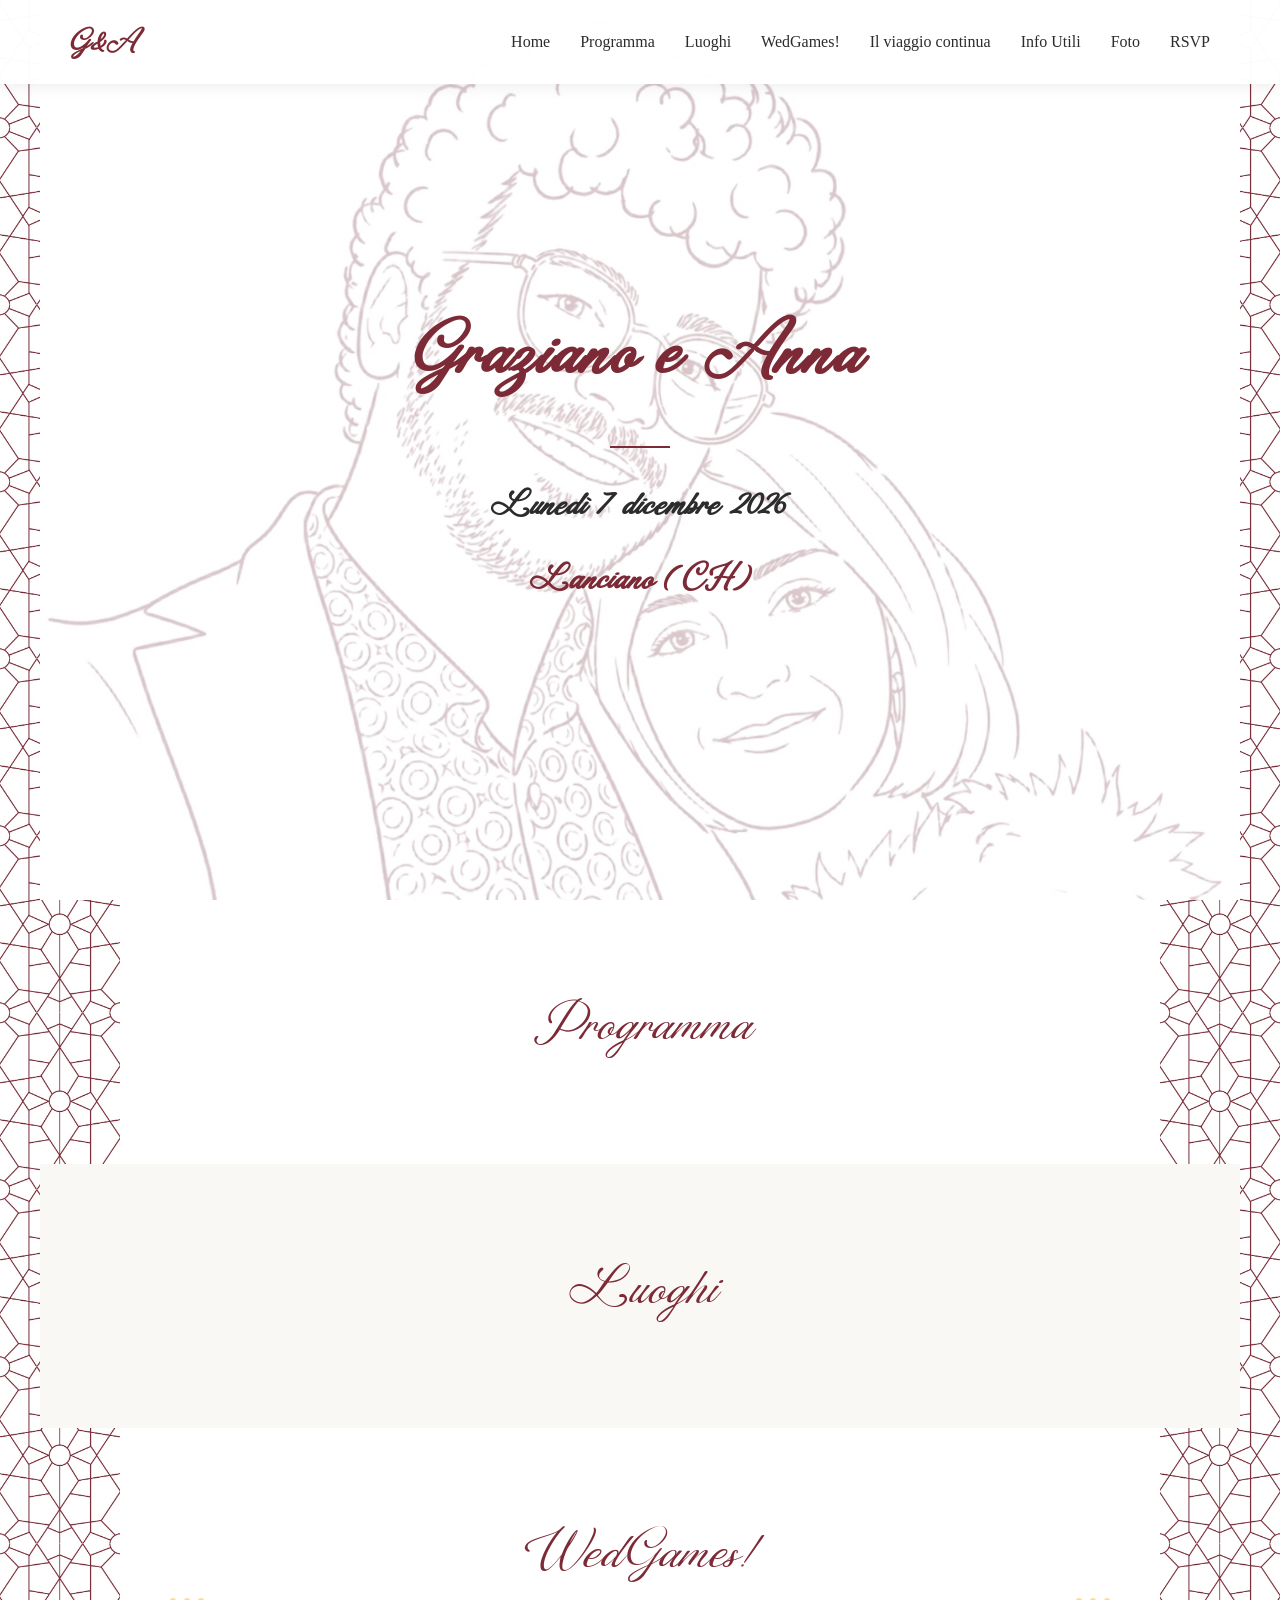
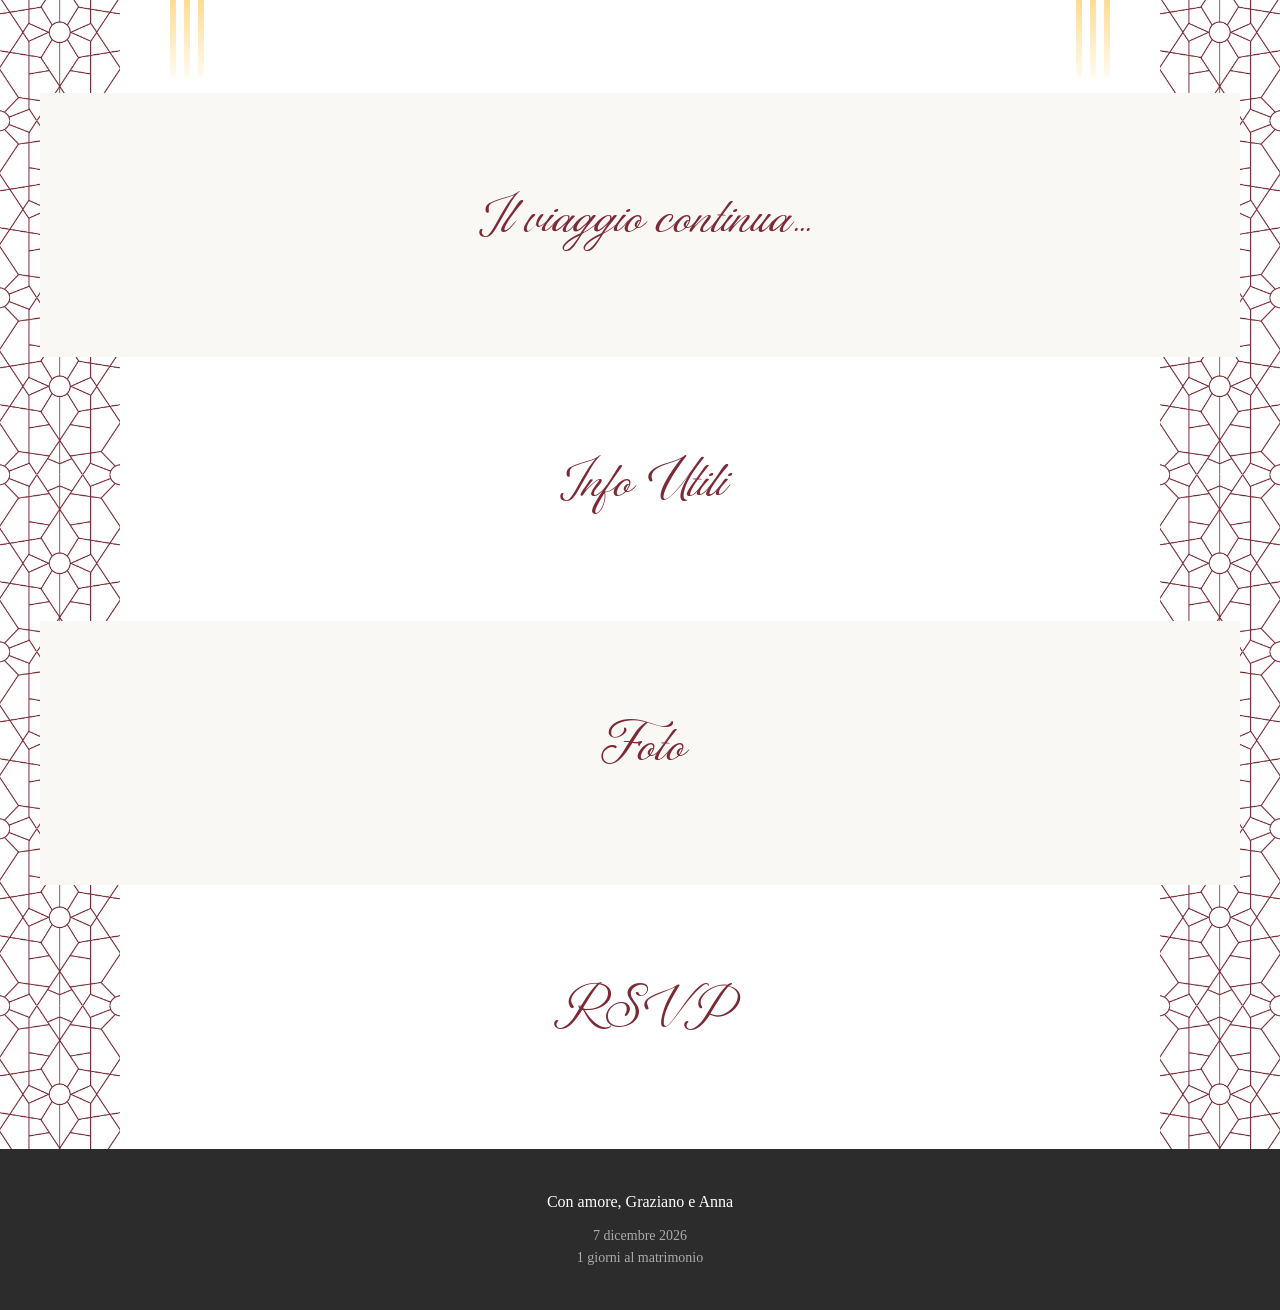
==== commit a74e708f: "Update index.html" ====
--- a/index.html
+++ b/index.html
@@ -12,7 +12,7 @@
     <!-- Navigation -->
     <nav class="nav-bar">
         <div class="nav-container">
-            <a href="#home" class="nav-logo">G & A</a>
+            <a href="#home" class="nav-logo">G&A</a>
             <!-- Bottone hamburger (mobile) -->
             <button class="nav-toggle" aria-label="Apri menù">
                 <span class="nav-toggle-line"></span>
--- a/style.css
+++ b/style.css
@@ -446,7 +446,7 @@
     margin-left: 5px;
     margin-bottom: 5px;
 }
-/* INFO UTILИ SUBSECTIONS */
+/* INFO UTILI SUBSECTIONS */
 .info-subsections {
     margin-top: 24px;
 }
@@ -774,11 +774,11 @@
     text-align: left;
 }
 .game-tagline {
-        font-family: Georgia, 'Times New Roman', Times, serif;
-        font-size: 15px;
-        color: var(--color-accent);
-        margin-bottom: 14px;
-        font-weight: 500;
+    font-family: Georgia, 'Times New Roman', Times, serif;
+    font-size: 15px;
+    color: var(--color-accent);
+    margin-bottom: 14px;
+    font-weight: 500;
 }
 .game-text {
     font-size: 15px;
@@ -861,6 +861,7 @@
 .hero-wedtinder {
     text-align: center;
     margin-bottom: 40px;
+    background: linear-gradient(135deg, rgba(255, 255, 255, 0.75), rgba(255, 255, 255, 0.75));
 }
 .hero-wedtinder .hero-title {
     font-family: "FlorilaneCardillac";
@@ -910,29 +911,40 @@
     font-size: 14px;
     color: var(--color-text-light);
 }
+/* Profili WedTinder – card senza transizioni */
 .profile-card {
     background: var(--color-white);
     border-radius: 14px;
     box-shadow: var(--card-shadow);
     padding: 18px 18px 16px;
     margin-bottom: 18px;
-    display: none;
-}
-.profile-card.active {
-    display: block;
-}
+}
+/* Contenitore immagine con altezza fissa */
 .profile-image-wrapper {
     width: 100%;
+    height: 400px;           /* altezza fissa impostata */
     border-radius: 12px;
     overflow: hidden;
     margin-bottom: 16px;
-    display: inline-block;
-}
+    display: block;
+}
+/* Immagine con transizione fade in/out */
 .profile-image-wrapper img {
     display: block;
     width: 100%;
-    height: auto;
+    height: 100%;
     object-fit: contain;
+    object-position: center;
+    opacity: 0;
+    transition: opacity 0.6s ease;
+}
+/* Stato attivo: fade in */
+.profile-image-wrapper img.image-active {
+    opacity: 1;
+}
+/* Stato in uscita: fade out */
+.profile-image-wrapper img.image-exiting {
+    opacity: 0;
 }
 .profile-header {
     display: flex;
@@ -1145,8 +1157,22 @@
     .bg-section-inner {
         padding: 40px 16px;
     }
-    .bg-section-box,
-    .bg-section-box-alt,
+    .bg-section-box {
+        background: var(--color-white);
+        border-radius: 12px;
+        padding: 20px;
+        box-shadow: 0 2px 12px rgba(0, 0, 0, 0.06);
+        max-width: 720px;
+        width: 100%;
+    }
+    .bg-section-box-alt {
+        background: var(--color-cream);
+        border-radius: 12px;
+        padding: 20px;
+        box-shadow: 0 2px 12px rgba(0, 0, 0, 0.06);
+        max-width: 720px;
+        width: 100%;
+    }
     .bg-section-box-alt-t {
         background: var(--color-cream);
         border-radius: 12px;
@@ -1224,7 +1250,7 @@
     .hero-wedtinder .hero-title { font-size: 40px; }
     .hero-wedtinder .hero-subtitle { font-size: 16px; }
     .game-container { padding: 20px 14px 18px; }
-    .game-header-title {font-size: 36px;}
+    .game-header-title { font-size: 36px; }
 }
 @media (max-width: 600px), (max-height: 500px) {
     section { padding: 24px 16px; }
@@ -1234,7 +1260,7 @@
     .hero-wedgames .hero-subtitle { font-size: 16px; }
     .hero-btn { width: 100%; max-width: 260px; }
     .bg-section-inner { padding: 32px 14px; }
-    .game-header-title {font-size: 36px;}
+    .game-header-title { font-size: 36px; }
 }
 /* Smooth Scroll */
 html {
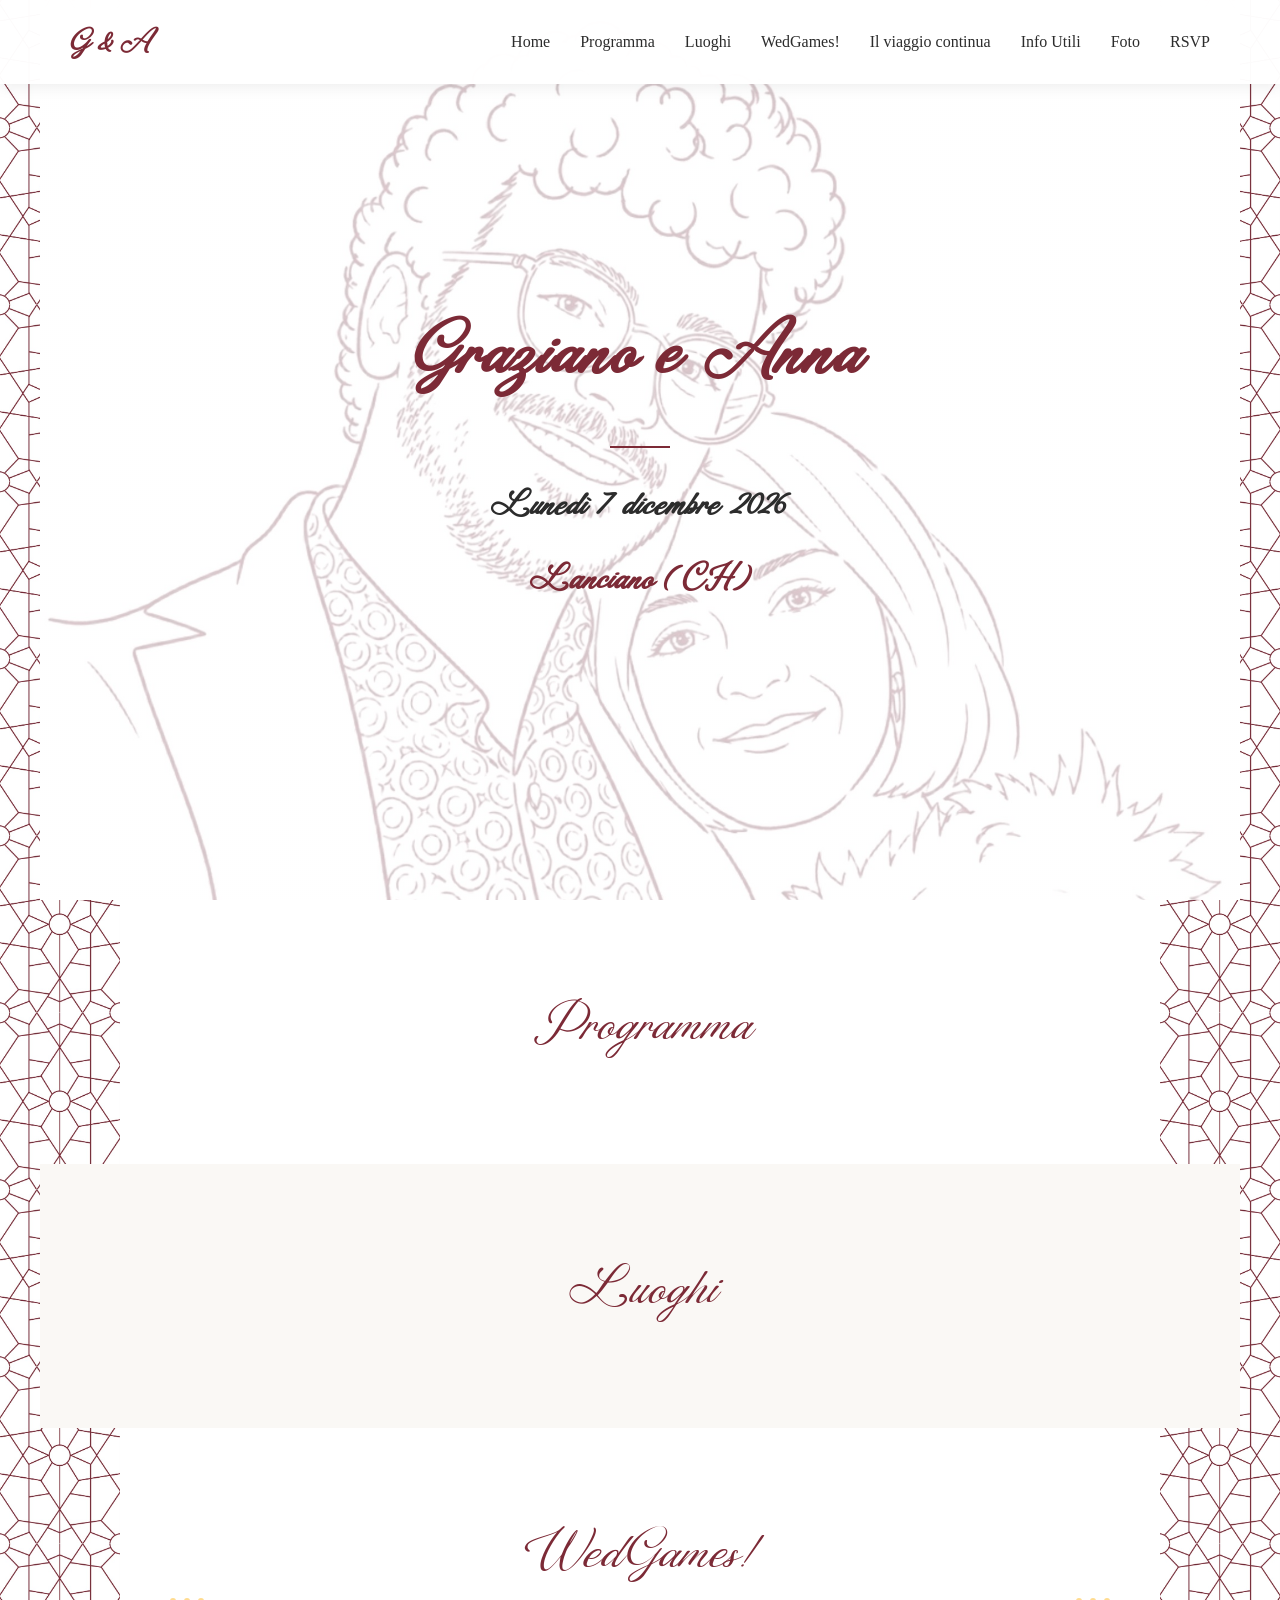
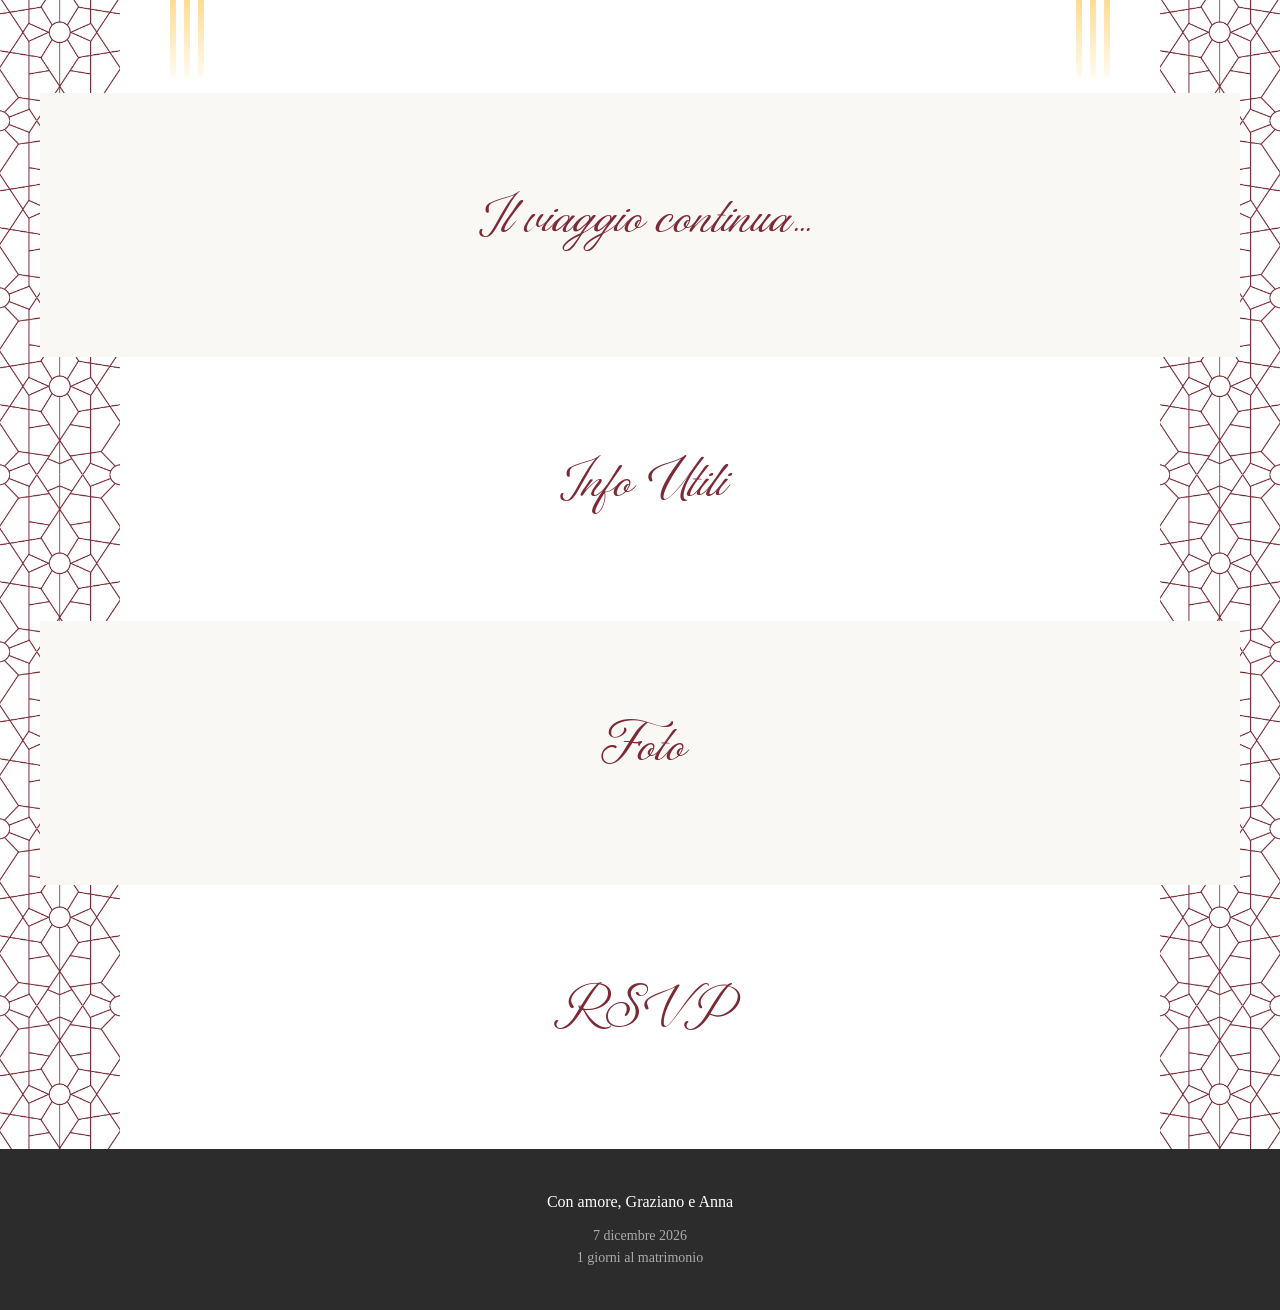
==== commit dbf488cf: "Add files via upload" ====
--- a/index.html
+++ b/index.html
@@ -12,7 +12,7 @@
     <!-- Navigation -->
     <nav class="nav-bar">
         <div class="nav-container">
-            <a href="#home" class="nav-logo">G&A</a>
+            <a href="#home" class="nav-logo">G & A</a>
             <!-- Bottone hamburger (mobile) -->
             <button class="nav-toggle" aria-label="Apri menù">
                 <span class="nav-toggle-line"></span>
@@ -251,14 +251,6 @@
                                     presenti sul territorio di Lanciano o della costa.
                                 </p>
                                 <div class="info-grid">
-                                    <!-- B&B Il Ciliegio -->
-                                    <div class="info-card">
-                                        <h3>B&B Il Ciliegio</h3>
-                                        <p>Piccolo B&B in collina, immerso nel verde di Contrada Cerreto.</p>
-                                        <p class="info-distance">📍 Contrada Cerreto, Miglianico (CH)</p>
-                                        <!--<a href="https://www.bbciliegio.com/" target="_blank" class="info-btn">Sito web</a>-->
-                                        <a href="https://www.google.com/maps/place/B%26B+Il+Ciliegio/@42.3760488,14.2950225,17z/data=!3m1!4b1!4m11!3m10!1s0x133107d62280e253:0x2be5c177ea41ad13!5m4!1s2026-12-06!2i2!4m1!1i2!8m2!3d42.3760489!4d14.2998934!16s%2Fg%2F11w95zrjl6?entry=ttu&g_ep=EgoyMDI2MDYwNy4wIKXMDSoASAFQAw%3D%3D" target="_blank" class="info-btn">Google Maps</a>
-                                    </div>
                                     <!-- B&B Fiori di Campo -->
                                     <div class="info-card">
                                         <h3>B&B Fiori di Campo</h3>
@@ -275,21 +267,29 @@
                                         <a href="https://www.lacapezzagna.com/" target="_blank" class="info-btn">Sito web</a>
                                         <a href="https://www.google.com/maps/place/Agriturismo+La+Capezzagna/@42.35452,14.2590168,17z/data=!4m11!3m10!1s0x1331ab97348fb1e9:0x60b2f8ea7bde449e!5m4!1s2026-12-06!2i2!4m1!1i2!8m2!3d42.35452!4d14.2615917!16s%2Fg%2F1tfn4wf9?entry=ttu&g_ep=EgoyMDI2MDYwNy4wIKXMDSoASAFQAw%3D%3D" target="_blank" class="info-btn">Google Maps</a>
                                     </div>
-                                    <!-- B&B RipaMè -->
-                                    <div class="info-card">
-                                        <h3>B&B RipaMè</h3>
-                                        <p>B&B raccolto nel centro di Ripa Teatina, comodo per gli spostamenti.</p>
-                                        <p class="info-distance">📍 Ripa Teatina (CH)</p>
-                                        <a href="https://ripame.it/" target="_blank" class="info-btn">Sito web</a>
-                                        <a href="https://www.google.com/maps/place/RipaM%C3%A8+B%26B/@42.3557262,14.2506751,17z/data=!4m11!3m10!1s0x1331abaa27624905:0xa2074476d08b253e!5m4!1s2026-12-06!2i2!4m1!1i2!8m2!3d42.3557262!4d14.25325!16s%2Fg%2F11vbf40rmd?entry=ttu&g_ep=EgoyMDI2MDYwNy4wIKXMDSoASAFQAw%3D%3D" target="_blank" class="info-btn">Google Maps</a>
-                                    </div>
-                                    <!-- Tenuta Ornella -->
-                                    <div class="info-card">
-                                        <h3>Tenuta Ornella</h3>
-                                        <p>Tenuta tra ulivi e vigneti, ideale per soggiorni in gruppo.</p>
+                                    <!-- Villa Costanza -->
+                                    <div class="info-card">
+                                        <h3>Villa Costanza</h3>
+                                        <p>Struttura ricettiva in area rurale nei dintorni di Ripa Teatina.</p>
                                         <p class="info-distance">📍 Ripa Teatina (CH)</p>
                                         <!--<a href="https://www.tenutaornella.it/" target="_blank" class="info-btn">Sito web</a>-->
-                                        <a href="https://www.google.com/maps/place/Tenuta+Ornella/@42.3683449,14.2609705,17z/data=!4m11!3m10!1s0x1331a90017a024e5:0xcc04d6264f816554!5m4!1s2026-12-06!2i2!4m1!1i2!8m2!3d42.3683449!4d14.2635454!16s%2Fg%2F11w7g7zrr3?entry=ttu&g_ep=EgoyMDI2MDYwNy4wIKXMDSoASAFQAw%3D%3D" target="_blank" class="info-btn">Google Maps</a>
+                                        <a href="https://maps.app.goo.gl/R1LZ2vka6QjApyby7" target="_blank" class="info-btn">Google Maps</a>
+                                    </div>
+                                   <!-- Il Dito e la Luna -->
+                                    <div class="info-card">
+                                        <h3>Il Dito e la Luna</h3>
+                                        <p>Hotel semplice e informale, in posizione tranquilla.</p>
+                                        <p class="info-distance">📍 Ripa Teatina (CH)</p>
+                                        <a href="https://www.hotelilditoelaluna.com/" target="_blank" class="info-btn">Sito web</a>
+                                        <a href="https://maps.app.goo.gl/8B3UPsV6PmzYdBbo9" target="_blank" class="info-btn">Google Maps</a>
+                                    </div>
+                                    <!-- Un'Altra vita -->
+                                    <div class="info-card">
+                                        <h3>Un'Altra Vita</h3>
+                                        <p>Appartamenti confortevoli nelle colline tra Miglianico e Ripa Teatina.</p>
+                                        <p class="info-distance">📍 strada per Ripa Teatina (CH)</p>
+                                        <a href="https://www.bbunaltravita.com/" target="_blank" class="info-btn">Sito web</a>
+                                        <a href="https://maps.app.goo.gl/HprzrA6RNxNzrTFVA" target="_blank" class="info-btn">Google Maps</a>
                                     </div>
                                     <!-- Hotel La Chiave dei Trabocchi -->
                                     <div class="info-card">
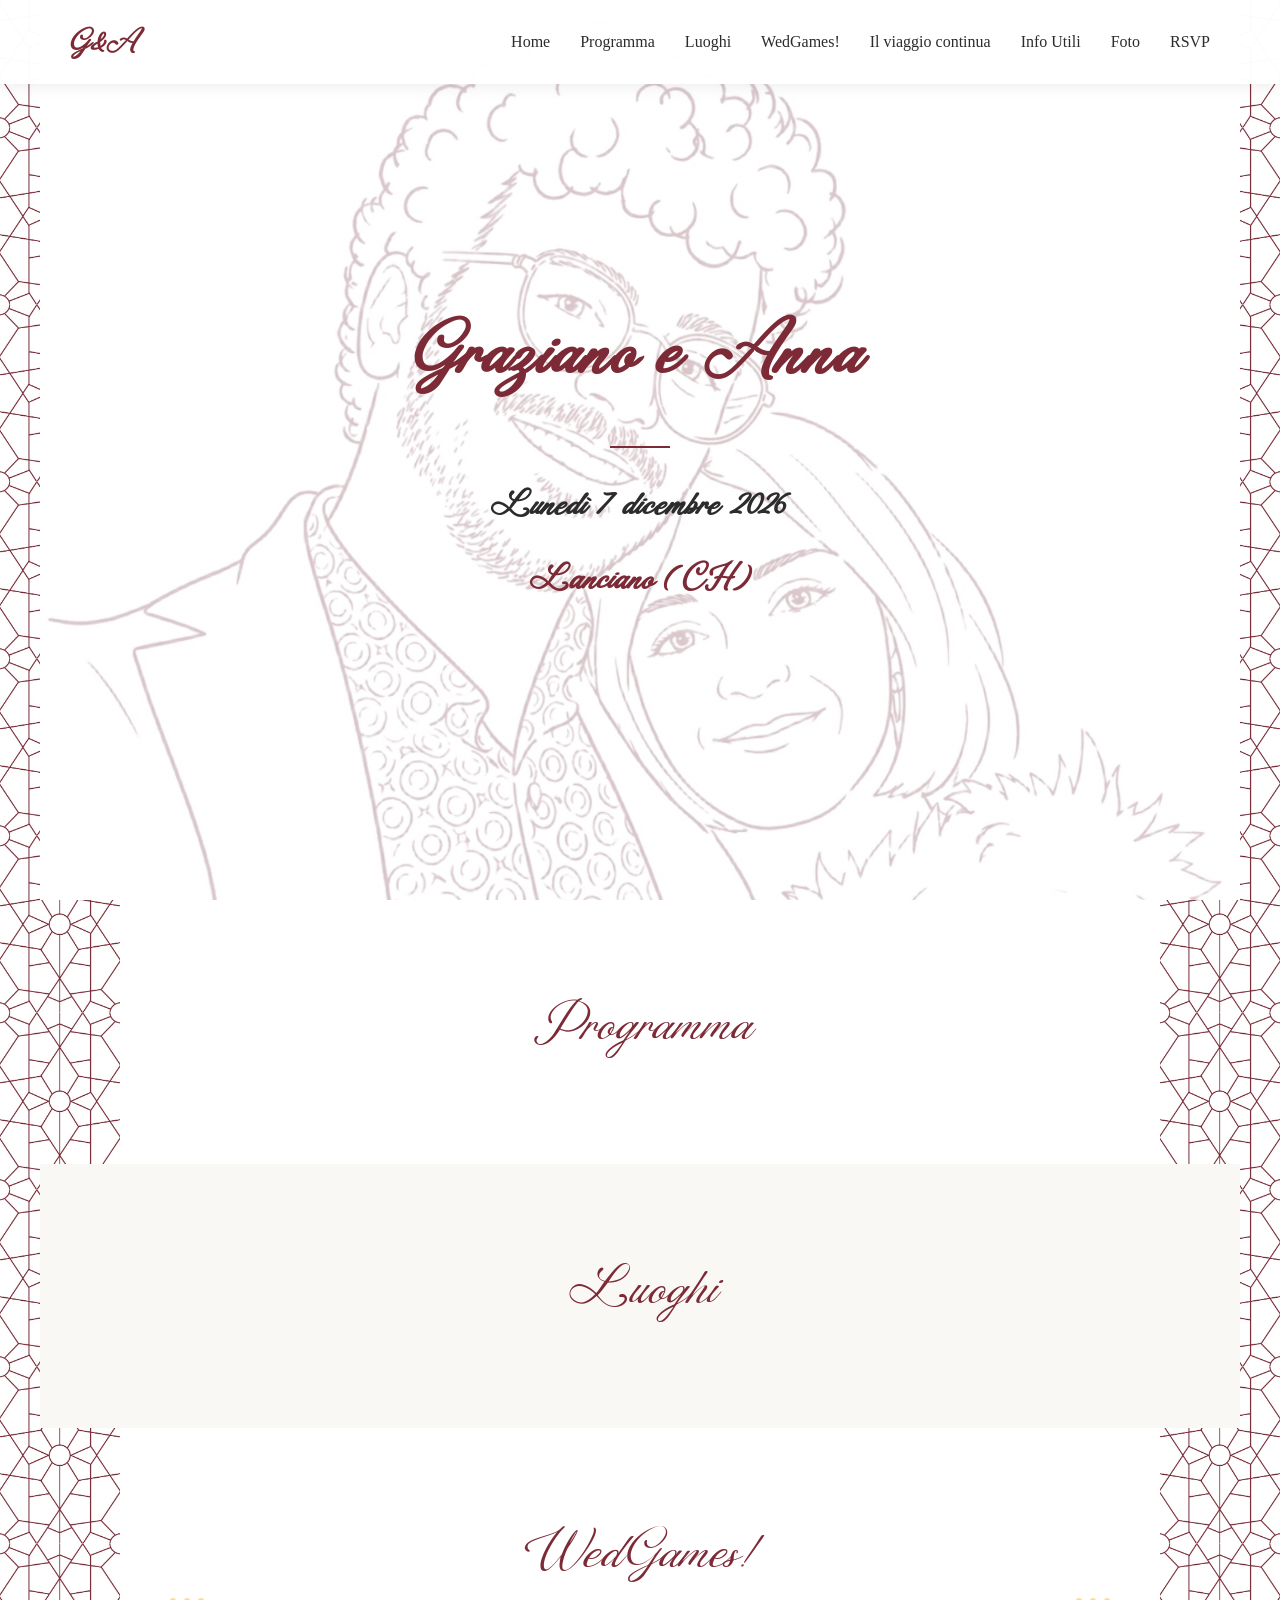
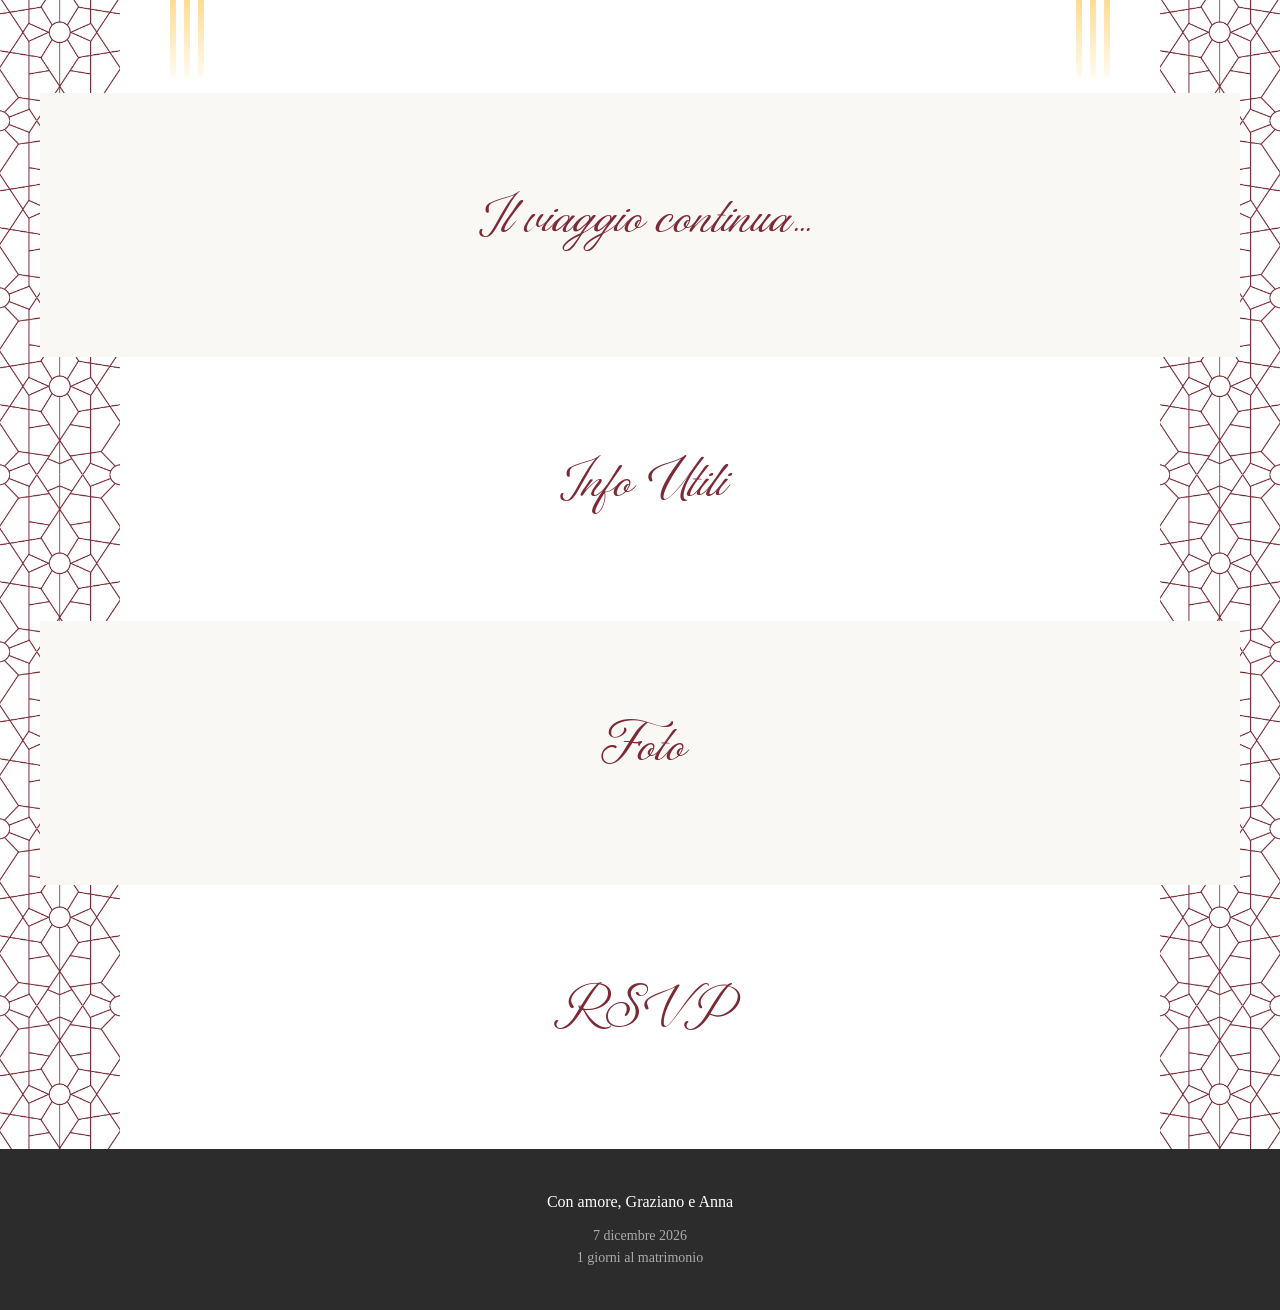
==== commit 765b860d: "Update index.html" ====
--- a/index.html
+++ b/index.html
@@ -12,7 +12,7 @@
     <!-- Navigation -->
     <nav class="nav-bar">
         <div class="nav-container">
-            <a href="#home" class="nav-logo">G & A</a>
+            <a href="#home" class="nav-logo">G&A</a>
             <!-- Bottone hamburger (mobile) -->
             <button class="nav-toggle" aria-label="Apri menù">
                 <span class="nav-toggle-line"></span>
